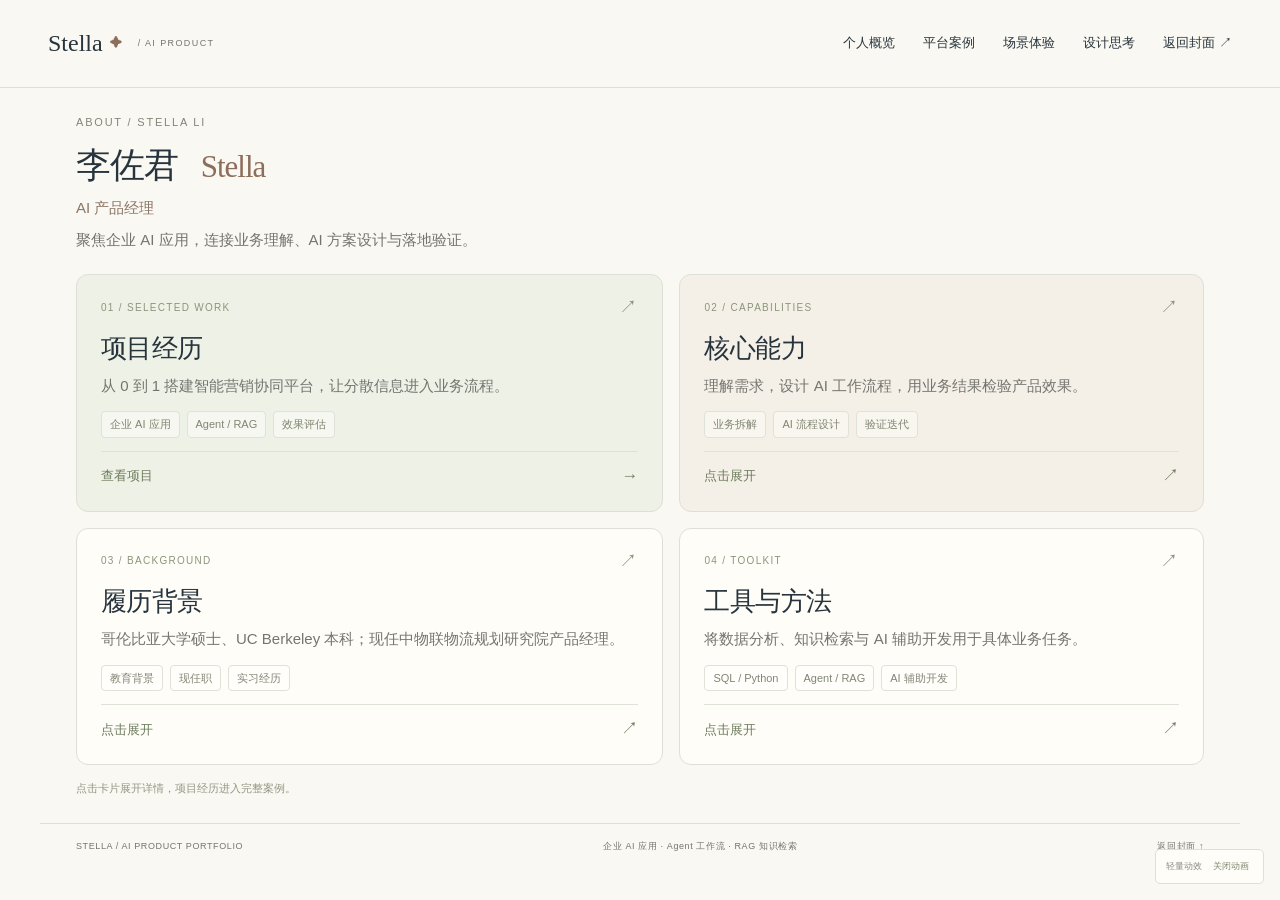
==== about.html @ 3b48e9ec "Add files via upload" ====
<!doctype html>
<html lang="zh-CN"><head><meta charset="UTF-8"><meta name="viewport" content="width=device-width,initial-scale=1"><meta name="description" content="李佐君 Stella 的 AI 产品作品集。通过智能营销协同平台，展示需求分析、产品设计、Agent 工作流、RAG 与效果评估实践。"><title>个人概览｜李佐君 Stella</title><link rel="icon" href="data:image/svg+xml,%3Csvg xmlns='http://www.w3.org/2000/svg' viewBox='0 0 100 100'%3E%3Crect width='100' height='100' rx='25' fill='%23152536'/%3E%3Ctext x='50' y='68' text-anchor='middle' font-size='65' fill='%23d1f288'%3ES%3C/text%3E%3C/svg%3E"><link rel="stylesheet" href="style.css"><link rel="stylesheet" href="theme.css"><link rel="stylesheet" href="profile.css"></head>
<body class="profile-pages"><a class="skip" href="#main">跳转至主要内容</a><header class="site-header"><a class="brand" href="index.html"><span class="wordmark">Stella</span><i class="brand-star" aria-hidden="true">✦</i><span> / AI PRODUCT</span></a><nav aria-label="主要导航"><a href="about.html">个人概览</a><a href="portfolio.html#case">平台案例</a><a href="portfolio.html#experience">场景体验</a><a href="portfolio.html#thinking">设计思考</a><a href="index.html">返回封面 ↗</a></nav></header><main id="main" class="wrap overview"><section class="overview-heading"><p class="eyebrow">ABOUT / STELLA LI</p><h1>李佐君 <span>Stella</span></h1><p class="overview-role">AI 产品经理</p><p class="overview-intro">聚焦企业 AI 应用，连接业务理解、AI 方案设计与落地验证。</p></section><section class="profile-grid" aria-label="了解我的四个方向"><a class="profile-card project-profile-card" href="portfolio.html#case"><div class="card-top"><span>01 / SELECTED WORK</span><span aria-hidden="true">↗</span></div><h2>项目经历</h2><p>从 0 到 1 搭建智能营销协同平台，让分散信息进入业务流程。</p><div class="card-tags"><span>企业 AI 应用</span><span>Agent / RAG</span><span>效果评估</span></div><div class="card-cta">查看项目 <span aria-hidden="true">→</span></div></a><a class="profile-card capability-profile-card" href="capabilities.html" data-profile-dialog="capabilities" aria-haspopup="dialog"><div class="card-top"><span>02 / CAPABILITIES</span><span aria-hidden="true">↗</span></div><h2>核心能力</h2><p>理解需求，设计 AI 工作流程，用业务结果检验产品效果。</p><div class="card-tags"><span>业务拆解</span><span>AI 流程设计</span><span>验证迭代</span></div><div class="card-cta">点击展开 <span aria-hidden="true">↗</span></div></a><a class="profile-card compact-card" href="career.html" data-profile-dialog="career" aria-haspopup="dialog"><div class="card-top"><span>03 / BACKGROUND</span><span aria-hidden="true">↗</span></div><h2>履历背景</h2><p>哥伦比亚大学硕士、UC Berkeley 本科；现任中物联物流规划研究院产品经理。</p><div class="card-tags"><span>教育背景</span><span>现任职</span><span>实习经历</span></div><div class="card-cta">点击展开 <span aria-hidden="true">↗</span></div></a><a class="profile-card compact-card" href="toolkit.html" data-profile-dialog="toolkit" aria-haspopup="dialog"><div class="card-top"><span>04 / TOOLKIT</span><span aria-hidden="true">↗</span></div><h2>工具与方法</h2><p>将数据分析、知识检索与 AI 辅助开发用于具体业务任务。</p><div class="card-tags"><span>SQL / Python</span><span>Agent / RAG</span><span>AI 辅助开发</span></div><div class="card-cta">点击展开 <span aria-hidden="true">↗</span></div></a></section><p class="overview-note">点击卡片展开详情，项目经历进入完整案例。</p></main><footer class="wrap"><span>STELLA / AI PRODUCT PORTFOLIO</span><span>企业 AI 应用 · Agent 工作流 · RAG 知识检索</span><a href="index.html">返回封面 ↑</a></footer><script src="motion.js"></script><dialog id="profile-dialog" aria-labelledby="profile-dialog-title"><div class="profile-dialog-header"><div><p class="eyebrow">ABOUT STELLA</p><h2 id="profile-dialog-title"></h2></div><button type="button" id="profile-dialog-close" aria-label="关闭详情弹窗">×</button></div><div id="profile-dialog-content" class="profile-dialog-content"></div></dialog><template id="profile-template-capabilities" data-title="核心能力"><section class="capability-detail-grid"><div class="method-panel"><p class="label">PRODUCT APPROACH</p><h2>产品工作闭环</h2><figure class="approach-figure"><svg class="approach-diagram" viewBox="0 0 480 330" role="img" aria-labelledby="approach-title approach-desc"><title id="approach-title">四步产品工作闭环</title><desc id="approach-desc">第一步理解业务，识别用户、痛点和目标；第二步设计流程，定义需求、功能和 AI 边界；第三步动手实现，进行原型、开发和部署；第四步持续验证，用效果评估和反馈推动迭代，回到业务问题。</desc><defs><marker id="approach-arrow" viewBox="0 0 10 10" refX="8" refY="5" markerWidth="5" markerHeight="5" orient="auto-start-reverse"><path d="M 1 1 L 9 5 L 1 9" fill="none" stroke="#9aa38b" stroke-width="1.7" stroke-linecap="round" stroke-linejoin="round"/></marker></defs><g fill="none" stroke="#b1b9a3" stroke-width="1.6" marker-end="url(#approach-arrow)"><path d="M 218 73 H 262"/><path d="M 364 128 V 204"/><path d="M 262 259 H 218"/><path class="feedback-path" d="M 116 204 V 128" stroke-dasharray="4 5"/></g><text class="flow-label" x="390" y="170">实现</text><text class="flow-label" x="88" y="170" text-anchor="end">迭代</text><g><rect class="process-node" x="24" y="28" width="184" height="90" rx="9"/><circle class="stage-circle" cx="49" cy="53" r="12"/><text class="stage-number" x="49" y="57" text-anchor="middle">01</text><text class="stage-title" x="70" y="60">理解业务</text><text class="stage-detail" x="42" y="93">用户 · 痛点 · 业务目标</text></g><g><rect class="process-node" x="272" y="28" width="184" height="90" rx="9"/><circle class="stage-circle" cx="297" cy="53" r="12"/><text class="stage-number" x="297" y="57" text-anchor="middle">02</text><text class="stage-title" x="318" y="60">设计流程</text><text class="stage-detail" x="290" y="93">需求 · 功能 · AI 边界</text></g><g><rect class="process-node" x="272" y="214" width="184" height="90" rx="9"/><circle class="stage-circle" cx="297" cy="239" r="12"/><text class="stage-number" x="297" y="243" text-anchor="middle">03</text><text class="stage-title" x="318" y="246">动手实现</text><text class="stage-detail" x="290" y="279">原型 · 开发 · 部署</text></g><g><rect class="process-node validation-node" x="24" y="214" width="184" height="90" rx="9"/><circle class="stage-circle validation-circle" cx="49" cy="239" r="12"/><text class="stage-number" x="49" y="243" text-anchor="middle">04</text><text class="stage-title" x="70" y="246">持续验证</text><text class="stage-detail" x="42" y="279">效果评估 · 反馈优化</text></g><text class="loop-center" x="240" y="157" text-anchor="middle">业务 × 数据 × AI</text><text class="loop-subtitle" x="240" y="179" text-anchor="middle">以实际结果推动迭代</text></svg><figcaption>验证结果反馈到需求，持续改进产品。</figcaption></figure><p class="method-caption">每一步都有具体产出，以反馈推动下一轮迭代。</p></div><div class="capability-stories"><article><span>01 / 业务拆解</span><h2>把分散诉求转为产品需求</h2><p>梳理营销与项目管理流程，识别信息分散、协同不足和知识难以复用的问题；通过 PRD 明确核心需求、功能边界和迭代路径。</p><small>对应产出：需求定义、功能优先级、业务流程。</small></article><article><span>02 / AI 流程设计</span><h2>把知识与工具接入任务</h2><p>整合企业知识、历史案例与外部信息，组织信息解析、知识检索、业务研判和行动建议；结合 Function Calling、分层记忆及人工确认机制设计工作流。</p><small>对应实践：Agent 工作流、知识调用、人工核验。</small></article><article><span>03 / 知识检索优化</span><h2>让回答有可核验的依据</h2><p>通过关键词与向量混合检索兼顾精确词和语义，再用 Rerank 筛选更相关的内容，结合来源引用提升回答的业务可用性。</p><small>对应实践：Hybrid Search、Rerank、证据引用。</small></article><article><span>04 / 验证与迭代</span><h2>用真实任务检查产品效果</h2><p>围绕业务任务检查完成度、准确性、可用性与效率；针对创建意图、客户复用和上下文传递维护回归用例，用具体输入与记录行为检查改进。</p><small>对应实践：业务用例、边界检查、流程优化。</small></article></div></section><a class="button dark" href="portfolio.html#thinking">查看平台设计与评估细节 ↗</a></template><template id="profile-template-career" data-title="履历背景"><section class="detail-section"><div class="detail-section-heading"><span>01</span><h2>现任职</h2></div><article class="career-record"><div class="record-heading"><h3>中物联物流规划研究院</h3><span>2025.11 — 至今 · 北京</span></div><p class="record-role">产品经理 / AI 产品方向</p><p>聚焦内部 AI 产品建设与企业数字化、AI 解决方案的前期设计。主导智能营销协同平台的产品设计、AI 辅助开发、部署和评估迭代。</p><a class="inline-link" href="portfolio.html#case">查看智能营销平台案例 ↗</a></article></section><section class="detail-section"><div class="detail-section-heading"><span>02</span><h2>教育背景</h2></div><div class="education education-details"><article class="education-item"><div class="education-school"><b>哥伦比亚大学</b><em>研究生 · 硕士</em></div><div class="education-degree"><b>企业风险管理</b><small>M.S. Enterprise Risk Management</small></div><p class="education-courses"><strong>相关课程</strong>运营风险管理 · 量化风险管理 · 战略风险管理</p></article><article class="education-item"><div class="education-school"><b>加州大学伯克利分校</b><em>本科 · 学士</em></div><div class="education-degree"><b>经济学</b><small>B.A. Economics</small></div><p class="education-courses"><strong>相关课程</strong>数据科学基础 · 统计 · 计量经济学</p></article></div></section><section class="detail-section"><div class="detail-section-heading"><span>03</span><h2>实习经历</h2></div><article class="career-record"><div class="record-heading"><h3>京东科技</h3><span>2024.07 — 2024.08 · 北京</span></div><p class="record-role">数据挖掘实习生</p><p>使用 Python、SQL 进行授信产品数据清洗与策略测试，监控数据校验；基于 Hive 数据仓库搭建和优化风险指标 BI 看板，参与风险策略完善。</p></article><article class="career-record"><div class="record-heading"><h3>国泰君安证券</h3><span>2024.01 — 2024.05 · 上海</span></div><p class="record-role">社服商贸行业研究分析助理</p><p>开展跨境电商与商业百货研究，整理行业数据库，分析企业经营与财务数据，撰写公司研究报告。</p></article></section><a class="button dark" href="assets/stella-product-manager-resume.pdf" download="李佐君-中文简历_产品经理.pdf">下载完整简历 ↓</a></template><template id="profile-template-toolkit" data-title="工具与方法"><section class="toolkit-grid"><article class="toolkit-panel"><p class="label">01 / DATA ANALYSIS</p><h2>数据分析工具</h2><div class="tool-detail"><b>SQL</b><p>数据提取、校验与业务指标分析；用于风险策略和数据运营实践。</p></div><div class="tool-detail"><b>Python</b><p>数据清洗、策略测试与分析脚本；帮助减少重复数据处理。</p></div><div class="tool-detail"><b>Tableau</b><p>数据可视化工具，支持指标理解与分析表达。</p></div></article><article class="toolkit-panel"><p class="label">02 / AI METHODS</p><h2>AI 应用方法</h2><div class="tool-detail"><b>AI Agent</b><p>组织多步骤业务任务，通过工具调用连接检索、知识调用与行动建议。</p></div><div class="tool-detail"><b>RAG</b><p>将企业知识接入生成流程；结合混合检索、Rerank 与证据引用优化结果。</p></div><div class="tool-detail"><b>Human-in-the-loop</b><p>为需求研判和业务行动保留人工确认，区分建议与已核实事实。</p></div></article><article class="toolkit-panel wide-toolkit"><p class="label">03 / BUILD & ITERATE</p><h2>AI 辅助开发</h2><p>借助 AI 编码推进原型、代码迭代与部署，并结合业务测试和使用反馈改进产品。</p><div class="build-path"><span>产品与流程设计</span><span>原型与代码实现</span><span>部署与演示</span><span>评估与迭代</span></div><small>具体实践：智能营销协同平台从 0 到 1 搭建。</small></article></section><a class="button dark" href="portfolio.html#case">查看工具如何用于项目 ↗</a></template><script src="profile-dialog.js"></script></body></html>
---- style.css ----
:root{--ink:#182c3b;--muted:#65716f;--paper:#f7f8f2;--line:#dce1d7;--green:#dbefa5;--deep:#142d32}*{box-sizing:border-box}html{scroll-behavior:smooth;scroll-padding-top:90px}body{margin:0;background:var(--paper);color:var(--ink);font-family:Inter,-apple-system,BlinkMacSystemFont,"Segoe UI","PingFang SC","Microsoft YaHei",sans-serif;line-height:1.7}a{color:inherit;text-decoration:none}button{font:inherit}a:focus-visible,button:focus-visible,summary:focus-visible{outline:3px solid #618439;outline-offset:5px}.skip{position:fixed;top:-80px;background:var(--ink);color:white;padding:12px;z-index:50}.skip:focus{top:0}.wrap{max-width:1200px;margin:auto;padding-left:36px;padding-right:36px}header{max-width:1400px;margin:auto;display:flex;justify-content:space-between;align-items:center;padding:25px 48px;border-bottom:1px solid var(--line)}.brand{font-size:20px;font-weight:800;letter-spacing:1px}.brand span{font-size:11px;letter-spacing:1.3px;font-weight:500;margin-left:8px}nav{display:flex;gap:30px;font-size:13px}nav a:hover{color:#678339}.hero{padding-top:84px;display:grid;grid-template-columns:1.08fr 1fr;gap:54px}.eyebrow{font-size:11px;letter-spacing:2px;font-weight:650;margin:0 0 24px}.dot{display:inline-block;width:7px;height:7px;border-radius:50%;background:#719044;margin-right:9px}.hero h1{font-size:clamp(40px,4.4vw,64px);letter-spacing:-3px;line-height:1.26;font-weight:650;margin:22px 0 26px}.serif{font-family:Georgia,"Songti SC","Noto Serif CJK SC",serif;font-weight:500}.hero h1 .serif{color:#67833d}.intro{font-size:16px;color:var(--muted);line-height:1.9}.actions{display:flex;gap:24px;align-items:center;margin-top:32px}.button{display:inline-flex;align-items:center;justify-content:space-between;gap:25px;padding:13px 22px;font-size:13px;border-radius:5px;transition:transform .2s}.button:hover{transform:translateY(-2px)}.dark{background:var(--ink);color:#fff}.text-link{font-size:13px;border-bottom:1px solid var(--line);padding:8px 0}.text-link span{margin-left:10px}.hero-tags{display:flex;gap:8px;flex-wrap:wrap;margin-top:40px}.hero-tags span{font-size:11px;border:1px solid var(--line);border-radius:30px;padding:4px 12px}.hero-visual{background:#e8eddf;border:1px solid #dae3ce;border-radius:12px;padding:24px 28px;position:relative;box-shadow:0 16px 50px #23342209;align-self:start}.visual-top{display:flex;justify-content:space-between;font-size:9px;letter-spacing:1.4px;color:#637157}.live{background:#d3e5b6;border-radius:20px;padding:1px 9px;letter-spacing:0}.orbit-label{font-size:21px;font-weight:600;margin:24px 0 16px}.signal{display:flex;align-items:center;gap:14px;background:var(--paper);padding:17px;border-radius:7px;border:1px solid #dce1d3}.signal b{font-size:13px}.signal small{display:block;font-size:10px;color:var(--muted);margin-top:3px}.small-icon{background:#e3edcf;width:34px;height:34px;display:grid;place-items:center;border-radius:5px}.muted{margin-left:auto;font-size:11px;color:var(--muted)}.connector{display:flex;align-items:center;justify-content:center;gap:10px;font-size:9px;color:#7b876d;padding:15px}.connector span{height:1px;width:20px;background:#a8b994}.engine{display:flex;align-items:center;gap:18px;background:var(--deep);color:#fff;border-radius:7px;padding:24px 18px}.engine-mark{font-size:44px;color:var(--green);line-height:1}.engine p{font-size:8px;letter-spacing:1.5px;color:#bad292;margin:0}.engine h3{font-size:18px;margin:7px 0}.engine small{font-size:10px;color:#bac8bf}.output-grid{display:grid;grid-template-columns:1fr 1fr;gap:12px}.output-grid>div{background:var(--paper);border:1px solid #dce1d3;border-radius:7px;padding:14px}.output-grid i{font-style:normal;margin-right:10px;color:#718b4d}.output-grid b{font-size:12px}.output-grid small{display:block;font-size:9px;color:var(--muted);margin-top:6px}.visual-note{font-size:9px;text-align:right;color:#7b876d;margin:16px 0 0}.hero-bottom{grid-column:1/-1;display:flex;align-items:center;gap:25px;border-bottom:1px solid var(--line);padding:18px 0 26px;margin-top:5px;font-size:10px;letter-spacing:1px;color:var(--muted)}.hero-bottom a{margin-left:auto;font-size:20px}.case{padding-top:80px;padding-bottom:75px}.section-head{display:flex;align-items:center;justify-content:space-between;gap:16px;margin-bottom:15px}.section-head .eyebrow{margin:0}.pill{font-size:10px;background:#e8ecdf;padding:5px 12px;border-radius:30px;color:#62764d}h2{font-size:36px;letter-spacing:-1px;line-height:1.45;margin:15px 0}h3{font-size:23px;line-height:1.6;letter-spacing:-.5px;margin:13px 0}.section-intro{color:var(--muted);font-size:15px;margin-bottom:35px}.meta{display:grid;grid-template-columns:repeat(3,1fr);gap:20px;border-top:1px solid var(--line);border-bottom:1px solid var(--line);padding:21px 0}.meta small{display:block;font-size:10px;color:var(--muted);margin-bottom:6px}.meta b{font-size:12px;font-weight:500}.case-columns{display:grid;grid-template-columns:1fr 1fr;gap:100px;padding:44px 0}.label{font-size:10px;letter-spacing:1.5px;color:#75845e;font-weight:600;margin:0 0 13px}.case-columns p:not(.label){font-size:13px;color:var(--muted)}.solution{border-left:1px solid var(--line);padding-left:42px}.response-row{display:flex;gap:20px;padding:13px 0;border-bottom:1px solid var(--line);font-size:12px}.response-row b{flex-shrink:0;color:#5f7938}.response-row span{color:var(--muted)}.results{display:grid;grid-template-columns:repeat(3,1fr);gap:20px;background:var(--ink);color:var(--paper);border-radius:8px;padding:32px}.results>div{border-right:1px solid #ffffff22;padding-left:12px}.results>div:last-child{border:0}.results strong{display:block;font-size:43px;font-weight:500;letter-spacing:-2px;line-height:1.4}.results em{font-size:22px;font-style:normal}.results span{font-size:11px;color:#c9d2c6}.footnote{font-size:10px;color:var(--muted);margin-top:15px;max-width:900px}.experience{padding:70px 0;background:#eaf0e3;border-top:1px solid var(--line);border-bottom:1px solid var(--line)}.demo-shell{display:grid;grid-template-columns:240px 1fr;border:1px solid #d8e0cc;border-radius:12px;background:#fff;overflow:hidden;box-shadow:0 15px 45px #23342209}.demo-sidebar{padding:28px 20px;background:#f8faf5;display:flex;flex-direction:column;border-right:1px solid #e6ebdf}.demo-logo{font-size:23px;color:#668a3b;margin-bottom:32px}.demo-logo b{font-size:14px;color:var(--ink);margin-left:6px}.demo-sidebar>small{font-size:8px;letter-spacing:1.5px;color:#8a9481}.tabs{display:flex;flex-direction:column;gap:8px;margin-top:16px}.tabs button{border:0;background:transparent;text-align:left;font-size:10px;color:#8b9580;border-radius:6px;padding:13px 12px;cursor:pointer;display:flex;align-items:center;gap:12px}.tabs button span{font-size:12px;color:var(--ink)}.tabs button i{font-style:normal;margin-left:auto}.tabs button[aria-selected=true]{background:#e2eccf;color:#597a2e}.sidebar-note{font-size:9px;color:#8a9481;margin-top:auto;padding-top:45px;line-height:1.9}.sidebar-note .dot{width:5px;height:5px}.demo-main{padding:30px 34px;min-height:490px}.demo-head{display:flex;justify-content:space-between;align-items:center}.demo-head h3{font-size:21px;margin:0}.demo-head small{font-size:9px;color:var(--muted)}.demo-subtitle{font-size:12px;color:var(--muted);margin:5px 0 23px}.input{background:#f6f8f3;border:1px solid #e6eadf;padding:14px 18px;border-radius:6px;font-size:12px}.input small{font-size:9px;color:#7d8d68;display:block;margin-bottom:5px}.steps{display:flex;gap:8px;margin:20px 0;flex-wrap:wrap}.steps span{font-size:9px;border:1px solid #dce5cd;padding:5px 9px;border-radius:20px}.output{border:1px solid #dce5cd;border-radius:7px;padding:19px}.output-top{display:flex;justify-content:space-between;font-size:11px;font-weight:600;margin-bottom:15px}.output-top small{font-weight:400;font-size:9px;background:#e8f0dd;padding:2px 8px;border-radius:15px}.output h4{font-size:13px;margin:14px 0 5px}.output p{font-size:12px;color:#687261;margin:0}.source-tags{display:flex;gap:7px;flex-wrap:wrap;margin:15px 0}.source-tags span{font-size:9px;background:#f2f5eb;border-radius:3px;padding:3px 8px;color:#6a7d51}.confirm{font-size:11px;background:#f8f6ed;border-left:2px solid #b4a35c;padding:9px 12px;color:#827640}.demo-bottom{display:flex;align-items:center;gap:16px;margin-top:19px}.demo-bottom button{background:var(--ink);color:white;border:0;border-radius:4px;font-size:11px;padding:10px 15px;cursor:pointer}.demo-bottom small{color:var(--muted);font-size:9px}.thinking{padding-top:80px;padding-bottom:75px}.design-grid{display:grid;grid-template-columns:repeat(3,1fr);gap:25px}.design-grid article{border-top:1px solid #a9b59a;padding-top:19px;position:relative}.number{float:right;font-size:11px;color:#95a383}.design-grid h3{font-size:20px}.design-grid p:not(.label){font-size:12px;color:var(--muted)}.mini-flow{display:flex;gap:7px;align-items:center;margin-top:26px;font-size:10px}.mini-flow span{padding:6px 9px;background:#eaf0e0;border-radius:4px}.mini-flow b{font-weight:400;color:#91a573}.card-note{font-size:10px!important;margin-top:18px}.retrieval{display:grid;grid-template-columns:1fr 1fr;gap:6px;font-size:10px;text-align:center;margin-top:24px}.retrieval span{background:#eaf0e0;padding:5px;border-radius:4px}.retrieval b,.retrieval strong{grid-column:1/-1;font-weight:500}.retrieval b{color:#93a77e}.retrieval strong{background:#e3e9da;padding:5px;border-radius:4px}.decision{display:flex;flex-wrap:wrap;gap:12px;margin-top:26px;font-size:10px}.decision span{padding:6px 12px;border:1px solid #cedabc;border-radius:4px}.decision span:last-child{background:#e3edcf}.evaluation{display:grid;grid-template-columns:1fr 1fr;gap:70px;border-top:1px solid var(--line);margin-top:55px;padding-top:40px}.evaluation p:not(.label){font-size:13px;color:var(--muted);max-width:410px}.eval-list>div{display:flex;gap:25px;font-size:11px;border-bottom:1px solid var(--line);padding:12px 0}.eval-list b{min-width:85px;font-weight:550}.eval-list span{color:var(--muted)}details{margin-top:35px;border:1px solid var(--line);border-radius:6px}summary{padding:15px 20px;font-size:12px;cursor:pointer;list-style:none;display:flex;justify-content:space-between}summary::-webkit-details-marker{display:none}summary span{font-size:17px}details[open] summary span{transform:rotate(45deg)}.details-content{padding:0 20px 12px;font-size:12px;color:var(--muted)}.ownership{background:var(--deep);color:#f7f8ef;padding:65px 0}.ownership .eyebrow{color:#a9c388}.ownership h2{font-size:31px}.ownership-grid{display:grid;grid-template-columns:repeat(4,1fr);gap:35px;margin-top:40px}.ownership-grid span{font-size:10px;color:#afc292;letter-spacing:1px}.ownership-grid h3{font-size:17px}.ownership-grid p{font-size:12px;color:#bbc8bf}.ownership-note{border-top:1px solid #ffffff22;padding-top:21px;margin-top:32px;color:#a4b5a9;font-size:10px}.about{padding-top:80px;padding-bottom:80px;display:grid;grid-template-columns:1.2fr 1fr;gap:100px}.about h2{font-size:41px}.about h2 .serif{color:#708950;font-size:36px;margin-left:12px}.about-role{font-size:13px;color:#6d834c}.about p:not(.eyebrow):not(.label):not(.about-role){font-size:13px;color:var(--muted)}.education{display:grid;grid-template-columns:1fr;gap:3px;margin-top:28px}.education span{font-size:12px;margin-top:9px}.education small{font-size:10px;color:var(--muted)}.about-card{background:#e8eddf;border-radius:8px;padding:32px 38px}.about-card h3{font-size:32px;line-height:1.65;margin:20px 0}.about-card h3 span{color:#758e50}.about-card .button{margin-top:16px}footer{border-top:1px solid var(--line);padding-top:23px!important;padding-bottom:28px!important;display:flex;justify-content:space-between;gap:20px;font-size:9px;letter-spacing:.6px;color:var(--muted)}@media(max-width:950px){header{padding:22px 28px}.wrap{padding-left:28px;padding-right:28px}.hero{gap:25px;padding-top:60px}.hero h1{font-size:47px}.hero-visual{padding:20px}.case-columns{gap:35px}.demo-shell{grid-template-columns:205px 1fr}.demo-main{padding:26px}.design-grid{gap:22px}.mini-flow{gap:4px;font-size:9px}.mini-flow span{padding:5px}.about{gap:45px}.ownership-grid{gap:22px}}@media(max-width:700px){header{padding:20px;flex-wrap:wrap;gap:16px}.brand{font-size:17px}.brand span{font-size:8px}nav{gap:19px;font-size:11px;width:100%;justify-content:space-between}.wrap{padding-left:22px;padding-right:22px}.hero{grid-template-columns:1fr;padding-top:40px;gap:35px}.hero h1{font-size:48px}.hero-tags{margin-top:26px}.hero-visual{max-width:500px;width:100%}.hero-bottom{font-size:8px;gap:14px}.hero-bottom span:nth-child(2){letter-spacing:0}.case,.thinking{padding-top:50px;padding-bottom:45px}h2{font-size:29px}.section-head{align-items:flex-start}.pill{font-size:9px}.eyebrow{font-size:9px;letter-spacing:1.5px}.section-intro{font-size:13px}.meta{gap:13px}.meta b{font-size:10px}.case-columns{grid-template-columns:1fr;gap:20px;padding:30px 0}.solution{border-left:0;padding-left:0;border-top:1px solid var(--line);padding-top:25px}.case-columns h3 br{display:none}.results{padding:22px 13px;gap:8px}.results>div{padding-left:6px}.results strong{font-size:30px}.results span{font-size:9px;display:block}.results em{font-size:16px}.experience{padding:45px 0}.demo-shell{grid-template-columns:1fr}.demo-sidebar{border-right:0;border-bottom:1px solid var(--line);padding:18px}.demo-logo{font-size:20px;margin-bottom:15px}.demo-sidebar>small,.sidebar-note{display:none}.tabs{flex-direction:row;margin-top:0;gap:5px}.tabs button{flex:1;justify-content:center;padding:10px 6px;gap:5px}.tabs button span{font-size:10px}.tabs button i{display:none}.demo-main{padding:22px 18px;min-height:0}.demo-head h3{font-size:19px}.demo-head small{font-size:8px}.demo-bottom{align-items:flex-start;gap:12px}.design-grid{grid-template-columns:1fr;gap:30px}.design-grid h3 br{display:none}.evaluation{grid-template-columns:1fr;gap:15px;margin-top:32px;padding-top:30px}.ownership{padding:45px 0}.ownership h2{font-size:27px}.ownership-grid{grid-template-columns:1fr 1fr;gap:24px;margin-top:28px}.about{grid-template-columns:1fr;gap:32px;padding-top:50px;padding-bottom:50px}.about-card h3{font-size:28px}.about-card{padding:26px}.about-card h3 br{display:none}.about-card h3{max-width:260px}.about h2{font-size:35px}footer{flex-wrap:wrap}footer span:nth-child(2){display:none}}@media(prefers-reduced-motion:reduce){html{scroll-behavior:auto}.button{transition:none}}
.business-results{display:grid;grid-template-columns:1fr 1fr;gap:24px;margin-top:24px}.business-results article{border:1px solid var(--line);padding:26px 30px;border-radius:8px;background:#edf1e5}.business-results small{font-size:9px;letter-spacing:1.4px;color:#72865a;display:block}.business-results strong{font-size:42px;font-weight:500;letter-spacing:-1px;display:block;margin-top:12px}.business-results em{font-size:18px;font-style:normal}.business-results h3{font-size:17px;margin:5px 0 10px}.business-results p{font-size:12px;color:var(--muted)}.business-results article>span{font-size:9px;color:#6b7f53;border-top:1px solid #d5dec8;padding-top:10px;display:block}.business-loop{margin-top:45px;padding:30px;background:#edf1e5;border-radius:8px}.business-loop>div>p:not(.label){font-size:12px;color:var(--muted)}.business-loop h3{font-size:24px}.loop-stages{display:grid;grid-template-columns:repeat(4,1fr);gap:24px;margin-top:25px}.loop-stages article{border-top:1px solid #bdcba9;padding-top:15px}.loop-stages span{font-size:10px;color:#778d59}.loop-stages h4{font-size:14px;margin:10px 0}.loop-stages p{font-size:11px;color:var(--muted);line-height:1.9}.skill-tags{display:flex;gap:7px;flex-wrap:wrap;margin-top:22px}.skill-tags span{padding:3px 10px;border:1px solid var(--line);border-radius:20px;font-size:10px}@media(max-width:700px){.business-results{grid-template-columns:1fr;gap:14px;margin-top:16px}.business-results article{padding:22px}.business-results strong{font-size:37px}.business-loop{padding:22px}.loop-stages{grid-template-columns:1fr 1fr;gap:20px}.tabs{flex-wrap:wrap}.tabs button{flex-basis:45%;justify-content:flex-start}.business-loop h3{font-size:22px}}
.profile-facts{display:grid;grid-template-columns:1fr 1fr;gap:22px;border-top:1px solid var(--line);padding-top:20px;margin-top:25px}.profile-facts small{display:block;font-size:10px;color:var(--muted);margin-bottom:6px}.profile-facts b{display:block;font-size:12px;font-weight:550}.profile-facts span{display:block;font-size:10px;color:var(--muted);margin-top:5px}.about h1{font-size:48px;line-height:1.4;letter-spacing:-1px;margin:15px 0}.about h1 .serif{color:#708950;font-size:42px;margin-left:12px}main>.about:first-child{padding-top:75px;padding-bottom:60px;border-bottom:1px solid var(--line)}.hero .project-heading{font-size:clamp(40px,4.4vw,64px);letter-spacing:-3px;line-height:1.26;font-weight:650;margin:22px 0 26px}.hero .project-heading .serif{color:#67833d}.cover-page{background:#e9edde;min-height:100vh;padding:22px}.cover-frame{background:var(--paper);border:1px solid #d7ddce;border-radius:12px;min-height:calc(100svh - 44px);display:flex;flex-direction:column;overflow:hidden}.cover-header{width:100%;max-width:none;border:0;padding:32px 48px}.cover-edition{font-size:9px;letter-spacing:1.8px;color:var(--muted)}.cover-main{width:100%;max-width:1250px;margin:auto;display:grid;grid-template-columns:1fr 1fr;align-items:center;gap:50px;padding:35px 60px 50px;flex:1}.cover-copy h1{font-size:clamp(45px,5.1vw,76px);font-weight:600;line-height:1.3;letter-spacing:-3px;margin:28px 0}.cover-copy h1 .serif{color:#708b43}.cover-name{font-size:21px;margin:28px 0 14px}.cover-name span{font-size:17px;font-family:Georgia,serif;color:#798765;margin-left:12px}.cover-intro{font-size:15px;color:var(--muted);line-height:1.9}.enter-button{margin-top:25px;min-width:205px;padding:16px 23px}.cover-path{font-size:10px;color:#89917f;letter-spacing:.6px;margin-top:22px}.cover-path span{padding:0 9px;color:#a5b491}.cover-art{position:relative;min-height:480px;display:flex;align-items:center;justify-content:center;background:#e9efdf;border:1px solid #dce5d0;border-radius:12px;isolation:isolate}.art-caption{position:absolute;top:28px;left:28px;font-size:9px;letter-spacing:1.8px;color:#7c8c68}.art-orbit{position:absolute;left:50%;top:46%;border:1px solid #bbcda0;border-radius:50%;width:335px;height:210px;transform:translate(-50%,-50%) rotate(-38deg);z-index:-1}.orbit-two{transform:translate(-50%,-50%) rotate(38deg);border-color:#cedcba;width:345px;height:220px}.art-core{background:var(--deep);width:170px;height:170px;border-radius:50%;display:flex;flex-direction:column;align-items:center;justify-content:center;box-shadow:0 16px 36px #314b2920;transform:translateY(-20px);color:#f5f8e9}.art-core>span{font-size:55px;line-height:1.1;color:#d9eda6}.art-core b{font-size:12px;letter-spacing:4px;margin:10px 0}.art-core small{font-size:6px;letter-spacing:1.2px;color:#a9be9d}.art-tag{position:absolute;font-size:11px;padding:10px 14px;border:1px solid #d6e0c9;background:#f8faf3;border-radius:6px;box-shadow:0 5px 15px #425b2510}.art-tag i{font-size:9px;font-style:normal;color:#829a58;margin-right:10px}.tag-one{left:24px;top:130px}.tag-two{right:21px;top:175px}.tag-three{left:60px;top:300px}.art-foot{position:absolute;bottom:30px;left:28px;font-size:10px;color:#7c8c68;line-height:2}.art-foot b{font-size:12px;font-weight:500;color:var(--ink)}.cover-footer{display:flex;justify-content:space-between;border-top:1px solid var(--line);margin:0 48px;padding:21px 0;font-size:9px;letter-spacing:1px;color:#879078}@media(max-width:950px){.cover-main{padding:30px 35px 45px;gap:25px}.cover-art{min-height:430px}.art-orbit{width:285px;height:180px}.orbit-two{width:295px;height:195px}.tag-one{left:12px;top:110px}.tag-two{right:10px;top:165px}.tag-three{left:35px;top:275px}.art-core{width:145px;height:145px}}@media(max-width:700px){.cover-page{padding:12px}.cover-frame{min-height:calc(100svh - 24px)}.cover-header{padding:24px}.cover-edition{display:none}.cover-main{grid-template-columns:1fr;padding:28px 24px 30px;gap:32px}.cover-copy h1{font-size:49px;margin:22px 0}.cover-copy .eyebrow{margin-bottom:16px}.cover-name{font-size:19px;margin:20px 0 12px}.cover-intro{font-size:13px}.enter-button{margin-top:18px}.cover-art{min-height:340px}.art-caption{top:20px;left:20px}.art-orbit{width:275px;height:165px;top:44%}.orbit-two{width:285px;height:185px}.art-core{transform:translateY(-20px);width:130px;height:130px}.art-core>span{font-size:42px}.tag-one{top:76px;left:14px}.tag-two{top:138px;right:12px}.tag-three{top:217px;left:26px}.art-foot{bottom:18px;left:20px;font-size:9px}.cover-footer{margin:0 24px;gap:15px;font-size:8px;letter-spacing:.3px}.cover-footer span:last-child{display:none}.about h1{font-size:40px}.about h1 .serif{font-size:35px}.hero .project-heading{font-size:43px}main>.about:first-child{padding-top:42px;padding-bottom:42px}.profile-facts{gap:15px}nav{gap:12px;font-size:10px}}
---- theme.css ----
:root{--ink:#27343d;--muted:#747570;--paper:#faf8f2;--line:#dedfd7;--green:#e4e9df;--deep:#26343c;--accent:#8d6d5b;--warm:#f0eee5}body{background:var(--paper);color:var(--ink)}.brand{display:flex;align-items:center;gap:7px}.brand .wordmark{font-family:Georgia,serif;font-size:24px;font-weight:500;letter-spacing:0;margin:0}.brand-star{font-style:normal;font-size:12px;color:var(--accent)}.brand>span:last-child{font-size:9px;color:var(--muted);letter-spacing:1.4px}nav a{transition:color .2s}nav a:hover{color:var(--accent)}.eyebrow{color:#828577;font-weight:500;letter-spacing:1.8px}.label{color:var(--accent);font-weight:550}.dot{background:#8a947c}.serif{font-family:Georgia,"Songti SC",serif}.button{border-radius:5px;padding:15px 23px;transition:transform .2s,box-shadow .2s}.dark{background:var(--ink)}.button:hover{transform:translateY(-2px);box-shadow:0 6px 20px #27343d13}.button span{transition:transform .2s}.button:hover span{transform:translate(2px,-2px)}.pill{background:#efede6;color:#827463;border-radius:4px;padding:5px 11px;font-size:10px}.hero-tags span,.skill-tags span{border-radius:4px;background:#f1f1ea;border-color:#e0e2d7}.about-card{border:1px solid var(--line);border-radius:7px;background:#f1f2ea;padding:35px;position:relative}.about-card h3{font-size:30px;font-weight:500;line-height:1.7}.about-card h3 span{color:var(--accent)}.about h1{font-size:46px;font-weight:550;letter-spacing:-1px}.about h1 .serif{color:var(--accent);font-size:38px}.about-role{color:#8a7665}.education{padding-top:18px;border-top:1px solid var(--line)}.profile-facts{display:grid;grid-template-columns:1fr 1fr;gap:20px;border-top:1px solid var(--line);margin-top:26px;padding-top:19px}.profile-facts small{display:block;font-size:10px;color:var(--muted);margin-bottom:5px}.profile-facts b{display:block;font-size:12px;font-weight:550}.profile-facts span{display:block;font-size:10px;color:var(--muted);margin-top:5px}main>.about:first-child{padding-top:65px;padding-bottom:60px;border-bottom:1px solid var(--line)}.hero .project-heading{font-size:clamp(40px,4.3vw,58px);font-weight:550;letter-spacing:-2px;line-height:1.35}.hero .project-heading .serif{color:var(--accent)}.hero-visual{background:#edeee5;border-color:#dedfd3;border-radius:8px;box-shadow:none}.visual-top{color:#7d8570}.live{background:#e3e7d9;border-radius:4px}.engine{background:#293a40}.engine p{color:#bdc8b1}.engine-mark{color:#cbd7b9}.connector{color:#8b927f}.connector span{background:#b7c2a7}.signal,.output-grid>div{border-color:#dce1d3;border-radius:5px}.visual-note{color:#8b927f}.response-row b{color:#7b8664}.results{border-radius:7px;background:var(--deep);padding:28px}.results strong{font-size:43px;font-weight:500}.results span{color:#c4cec4}.business-results article{border-radius:7px;background:#f3f3eb}.business-results small{color:#7e8b6a}.business-results strong{font-family:Georgia,serif;font-size:41px}.business-results article>span{color:#798466;border-color:#dedfd1}.editorial-title{font-size:11px;letter-spacing:1.5px;color:#959585;margin:24px 0 5px;text-transform:uppercase}.experience{background:#f0f0e7;border-color:var(--line)}.demo-shell{border-color:#dcdfd1;border-radius:8px;box-shadow:none}.demo-sidebar{background:#f7f8f2}.tabs button{border-radius:5px;transition:background .2s}.tabs button[aria-selected=true]{background:#e3e9d9}.demo-main h3{font-size:21px}.demo-bottom button{border-radius:4px;transition:background .2s}.demo-bottom button:hover{background:#43505a}.input{border-radius:5px}.steps span{border-radius:4px}.output{border-radius:5px}.source-tags span{border-radius:3px}.business-loop{border:1px solid var(--line);border-radius:7px;background:#f1f2e9}.design-grid article{border-color:#bac4ac}.decision span,.mini-flow span,.retrieval span,.retrieval strong{border-radius:3px}details{border-radius:6px}.ownership{background:#293a40;color:#f6f8f1}.ownership-grid span{color:#b6c6a5}.ownership-note{border-color:#ffffff22}.cover-page{background:var(--paper);padding:0}.cover-frame{border:0;border-radius:0;background:var(--paper);min-height:100svh;overflow:hidden}.cover-header{max-width:1340px;margin:auto;padding:27px 55px;border-bottom:1px solid var(--line)}.cover-edition{font-size:9px;color:#898a7d;letter-spacing:1.7px}.cover-main{max-width:1230px;grid-template-columns:1.1fr 1fr;gap:90px;align-items:center;padding:50px 55px 55px}.cover-copy h1{font-size:clamp(42px,4.6vw,66px);font-weight:550;line-height:1.38;letter-spacing:-2.5px;margin:28px 0 30px}.cover-copy h1 .serif{color:var(--accent);font-weight:500}.cover-copy .eyebrow{font-size:10px}.cover-name{font-size:21px;margin:26px 0 5px}.cover-name span{font-size:20px;color:#8a7d6f;font-family:Georgia,serif;font-style:normal}.cover-role{font-size:11px;color:#8b8e82;margin:0 0 20px;letter-spacing:.6px}.cover-intro{font-size:14px;line-height:1.95;color:var(--muted)}.enter-button{min-width:205px;margin-top:25px;border-radius:5px}.cover-expertise{display:flex;gap:20px;margin-top:30px;font-size:10px;color:#7e8774}.cover-expertise span+span{padding-left:20px;border-left:1px solid #d8dcce}.cover-path{font-size:9px;color:#969987;margin-top:24px}.cover-path span{color:#b1b7a3;padding:0 7px}.portrait-panel{background:none;border:0;border-radius:0;display:block;min-height:0;animation:none;transform:none}.portrait-stage{height:470px;position:relative;isolation:isolate;overflow:hidden;border-bottom:1px solid #cdd3c3}.portrait-backdrop{position:absolute;top:50px;bottom:0;left:0;right:0;border-radius:120px 120px 3px 3px;background:#eceee2;z-index:-1}.portrait-backdrop:after{content:'';position:absolute;top:25px;bottom:0;left:25px;right:25px;border:1px solid #d5dcc7;border-bottom:0;border-radius:105px 105px 0 0}.profile-portrait{position:absolute;bottom:0;left:0;width:100%;height:420px;object-fit:contain;object-position:center bottom;display:block}.portrait-kicker{position:absolute;top:5px;left:0;font-size:8px;letter-spacing:2px;color:#8a947b;z-index:2}.portrait-index{position:absolute;bottom:18px;right:11px;font-size:8px;letter-spacing:1.2px;color:#889579;writing-mode:vertical-rl}.portrait-credentials{display:grid;grid-template-columns:1fr 1fr;gap:16px;padding:19px 0 0}.portrait-credentials>div+div{border-left:1px solid var(--line);padding-left:18px}.portrait-credentials b{display:block;font-family:Georgia,serif;font-size:13px;font-weight:500}.portrait-credentials span{display:block;font-size:9px;color:#89907c;margin-top:4px}.cover-footer{border-color:var(--line);margin:0 55px;color:#939784;font-size:9px}.motion-controls{position:fixed;bottom:16px;right:16px;z-index:30;display:flex;align-items:center;gap:7px;background:#fffdf9ed;border:1px solid var(--line);border-radius:5px;padding:7px 10px;font-size:9px;color:#8a8c80}.motion-controls button{border:0;background:none;cursor:pointer;color:#7d866b;padding:2px 4px;font-size:9px}.reading-progress{position:fixed;top:0;left:0;height:2px;width:100%;transform:scaleX(0);transform-origin:left;background:#8b9879;z-index:40;pointer-events:none}.reveal-ready{opacity:0;transform:translateY(12px);transition:opacity .55s ease,transform .55s ease}.reveal-ready.is-visible{opacity:1;transform:translateY(0)}.scene-enter{animation:scene-in .3s ease both}.cover-copy{animation:scene-in .6s ease both}@keyframes scene-in{from{opacity:0;transform:translateY(10px)}to{opacity:1;transform:translateY(0)}}html[data-motion=off]{scroll-behavior:auto}html[data-motion=off] *,html[data-motion=off] *:before,html[data-motion=off] *:after{animation:none!important;transition:none!important}html[data-motion=off] .reveal-ready{opacity:1;transform:none}@media(max-width:950px){.cover-main{gap:45px;padding:45px 35px}.cover-copy h1{font-size:49px}.portrait-stage{height:420px}.profile-portrait{height:370px}.portrait-credentials b{font-size:11px}.portrait-credentials span{font-size:8px}.cover-header{padding:25px 35px}.brand>span:last-child{display:none}}@media(max-width:700px){.cover-header{padding:22px 25px}.cover-main{grid-template-columns:1fr;padding:35px 25px 40px;gap:35px}.cover-copy h1{font-size:43px;letter-spacing:-1.5px;margin:22px 0 25px}.cover-name{font-size:20px}.cover-intro{font-size:13px}.portrait-panel{max-width:360px;width:100%;margin:auto}.portrait-stage{height:430px}.profile-portrait{height:380px}.portrait-credentials b{font-size:12px}.portrait-credentials span{font-size:9px}.cover-expertise{font-size:9px;gap:15px}.cover-expertise span+span{padding-left:15px}.cover-footer{margin:0 25px;padding-bottom:60px;font-size:8px}.about h1{font-size:38px}.about h1 .serif{font-size:31px}.about-card{padding:25px}.about-card h3{font-size:27px}.profile-facts{gap:15px}main>.about:first-child{padding-top:40px;padding-bottom:40px}.results{padding:23px 12px}.results strong{font-size:29px}.results span{font-size:9px}.hero .project-heading{font-size:40px}.motion-controls{bottom:10px;right:10px}.business-results article{padding:23px}.cover-path{font-size:9px}}@media(prefers-reduced-motion:reduce){html{scroll-behavior:auto}*,*:before,*:after{animation:none!important;transition:none!important}.reveal-ready{opacity:1;transform:none}}
/* Integrate the portrait as a quiet profile card. */
.portrait-panel{max-width:395px;width:100%;margin-left:auto;background:#f3f0e8;border:1px solid #e7e1d5;border-radius:16px;box-shadow:0 12px 35px #5a594908;padding:22px 27px 24px;overflow:hidden}.portrait-stage{height:320px;border:0;overflow:hidden;background:radial-gradient(ellipse at 50% 43%,#e6e6d9 0%,#efede3 42%,#f3f0e8 73%)}.portrait-backdrop{display:none}.portrait-kicker{left:0;top:0;font-size:8px;letter-spacing:1.8px;color:#a09a87}.profile-portrait{height:auto;width:91%;max-width:none;position:absolute;top:29px;bottom:auto;left:50%;transform:translateX(-50%);object-fit:initial;object-position:initial;mask-image:linear-gradient(to bottom,#000 0%,#000 66%,#000c 77%,#0003 90%,transparent 100%);-webkit-mask-image:linear-gradient(to bottom,#000 0%,#000 66%,#000c 77%,#0003 90%,transparent 100%)}.portrait-caption{text-align:center;position:relative;margin:1px 0 20px}.portrait-caption>b{font-size:16px;font-weight:500}.portrait-caption>b>span{font-family:Georgia,serif;font-size:15px;font-weight:400;margin-left:9px;color:#8c806e}.portrait-caption p{font-size:10px;letter-spacing:.4px;color:#8e8a7c;margin:7px 0 0}.portrait-credentials{padding-top:16px;border-top:1px solid #e0ded1;gap:12px}.portrait-credentials b{font-size:12px}.portrait-credentials span{font-size:9px}.portrait-credentials>div+div{padding-left:14px;border-color:#e0ded1}@media(max-width:950px){.portrait-panel{padding:20px 22px}.portrait-stage{height:295px}.profile-portrait{width:100%;top:27px}.portrait-credentials b{font-size:10px}.portrait-credentials span{font-size:8px}}@media(max-width:700px){.portrait-panel{max-width:345px;margin:auto;padding:22px 25px}.portrait-stage{height:300px}.profile-portrait{width:97%;top:29px}.portrait-caption{margin-bottom:18px}.portrait-credentials b{font-size:11px}.portrait-credentials span{font-size:8px}}
.portrait-stage{mask-image:linear-gradient(to bottom,#000 0%,#000 70%,transparent 100%);-webkit-mask-image:linear-gradient(to bottom,#000 0%,#000 70%,transparent 100%)}
/* Readable, compact cover layout and rounded headline. */
.cover-main{max-width:1280px;grid-template-columns:1.12fr 1fr;gap:36px;padding:42px 48px 46px}.cover-copy .eyebrow{font-size:13px;letter-spacing:1.5px}.cover-copy h1,.cover-copy h1 .serif{font-family:"Yuanti SC","Hiragino Maru Gothic ProN","Arial Rounded MT Bold","PingFang SC","Microsoft YaHei",sans-serif;font-weight:550;letter-spacing:-1.5px}.cover-copy h1{font-size:clamp(43px,4.5vw,62px);line-height:1.4;margin:26px 0}.cover-name{font-size:24px}.cover-name span{font-size:23px}.cover-role{font-size:14px;margin-bottom:20px;letter-spacing:.3px}.cover-intro{font-size:16px;line-height:1.85}.cover-expertise{font-size:13px;gap:20px;margin-top:26px}.cover-expertise span+span{padding-left:20px}.cover-path{font-size:12px;margin-top:21px}.cover-edition{font-size:11px}.cover-footer{font-size:11px}.enter-button{font-size:15px;min-width:225px;padding:16px 24px;margin-top:23px}.portrait-panel{max-width:470px;padding:24px 30px 27px;margin-left:auto}.portrait-stage{height:350px}.profile-portrait{width:86%;top:29px}.portrait-kicker{font-size:11px;letter-spacing:1.6px}.portrait-caption{margin:4px 0 22px}.portrait-caption>b{font-size:20px}.portrait-caption>b>span{font-size:19px;margin-left:10px}.portrait-caption p{font-size:13px;margin-top:8px}.portrait-credentials{padding-top:20px;gap:18px}.portrait-credentials b{font-size:16px}.portrait-credentials span{font-size:12px;margin-top:6px}.portrait-credentials>div+div{padding-left:18px}@media(max-width:950px){.cover-main{grid-template-columns:1.1fr 1fr;gap:25px;padding:38px 30px}.cover-copy h1{font-size:45px}.cover-intro{font-size:14px}.cover-role{font-size:13px}.cover-expertise{font-size:11px;gap:13px}.cover-expertise span+span{padding-left:13px}.portrait-panel{padding:23px}.portrait-stage{height:310px}.profile-portrait{width:100%;top:30px}.portrait-credentials b{font-size:13px}.portrait-credentials span{font-size:10px}.portrait-caption p{font-size:11px}.cover-copy .eyebrow{font-size:11px}.cover-edition{font-size:10px}}@media(max-width:700px){.cover-main{grid-template-columns:1fr;gap:30px;padding:32px 25px 38px}.cover-copy h1{font-size:42px;letter-spacing:-1px;line-height:1.42;margin:22px 0}.cover-copy .eyebrow{font-size:12px}.cover-name{font-size:23px}.cover-name span{font-size:21px}.cover-role{font-size:13px}.cover-intro{font-size:14px}.cover-expertise{font-size:12px;gap:14px}.cover-expertise span+span{padding-left:14px}.cover-path{font-size:11px}.portrait-panel{max-width:390px;padding:23px 25px}.portrait-stage{height:315px}.profile-portrait{width:96%;top:30px}.portrait-kicker{font-size:10px}.portrait-caption>b{font-size:19px}.portrait-caption>b>span{font-size:18px}.portrait-caption p{font-size:12px}.portrait-credentials b{font-size:14px}.portrait-credentials span{font-size:11px}.portrait-credentials{gap:14px}.portrait-credentials>div+div{padding-left:14px}.cover-footer{font-size:9px}.enter-button{font-size:14px}.cover-edition{display:none}}
/* Match the cover headline's typeface to the introductory body copy. */
.cover-copy h1,.cover-copy h1 .serif{font-family:inherit}
.cover-actions{display:flex;align-items:center;gap:13px;flex-wrap:wrap;margin-top:24px}.cover-actions .enter-button{margin-top:0}.contact-trigger{border:1px solid #d7d9cf;background:transparent;color:var(--ink);font:inherit;font-size:14px;min-height:55px;cursor:pointer;gap:15px;padding:14px 21px}.contact-trigger:hover{background:#f0f1e8}.resume-download{display:inline-flex;align-items:center;gap:11px;font-size:12px;color:#7e8473;border-bottom:1px solid #d6dbcb;padding:5px 0;margin-top:15px}.resume-download:hover{color:var(--ink)}.cover-header-actions{display:flex;align-items:center;gap:25px}.header-contact{border:1px solid #dce0d2;background:#f1f3e9;color:#69765e;font:inherit;font-size:12px;padding:9px 16px;border-radius:5px;cursor:pointer}.header-contact:hover{background:#e9eddf}#contact-dialog{width:min(460px,calc(100vw - 36px));max-height:85svh;overflow:auto;padding:30px;border:1px solid var(--line);border-radius:12px;background:var(--paper);color:var(--ink);box-shadow:0 20px 70px #1c2b3028}#contact-dialog::backdrop{background:#26333b55;backdrop-filter:blur(5px)}.contact-top{display:flex;align-items:center;justify-content:space-between;gap:20px}.contact-top .eyebrow{margin:0;font-size:10px}.contact-close{border:0;background:#eeefe6;color:#79836e;font-size:24px;line-height:1;width:32px;height:32px;border-radius:5px;cursor:pointer}#contact-dialog h2{font-size:28px;letter-spacing:-.5px;margin:15px 0 9px}#contact-description{font-size:13px;color:var(--muted);margin:0 0 25px}.contact-row{display:flex;align-items:center;justify-content:space-between;gap:15px;padding:17px 0;border-top:1px solid var(--line)}.contact-row small{display:block;font-size:10px;color:#909480;margin-bottom:5px}.contact-row b,.contact-row a{font-size:17px;font-weight:500;user-select:text;letter-spacing:.3px}.copy-contact{font:inherit;font-size:11px;color:#6e7c61;border:1px solid #d5ddcb;background:#edf1e5;border-radius:4px;padding:7px 12px;cursor:pointer}.copy-contact:hover{background:#e1e9d6}#contact-status{min-height:20px;font-size:11px;color:#7e8c6e;margin:10px 0}.contact-resume{display:block;font-size:12px;color:#8d6d5b;border-top:1px solid var(--line);padding-top:17px}@media(max-width:700px){.cover-header-actions{gap:12px}.header-contact{font-size:11px;padding:8px 12px}.cover-actions{gap:10px;margin-top:23px}.cover-actions .enter-button{min-width:190px}.contact-trigger{font-size:13px;padding:13px 18px;min-height:53px}.resume-download{font-size:12px}#contact-dialog{padding:24px}.contact-row b,.contact-row a{font-size:16px}}
.cover-copy h1{white-space:nowrap;font-size:clamp(27px,3.25vw,42px);letter-spacing:-1px}
@media(min-width:701px) and (max-width:950px){.cover-copy h1{font-size:clamp(24px,3.1vw,29px);letter-spacing:-.7px}}
@media(max-width:700px){.cover-copy h1{font-size:clamp(21px,5.8vw,34px);letter-spacing:-.6px}}
.approach-card{padding:30px 22px 28px;background:#f2f3eb;align-self:start}.approach-card>.label{margin:0 10px 14px}.approach-card>h3{font-size:23px;line-height:1.5;margin:0 10px 10px;font-weight:550;letter-spacing:-.5px}.approach-card>.approach-intro{font-size:12px!important;line-height:1.8;margin:0 10px;color:#7c8271!important}.approach-figure{margin:19px 0 21px}.approach-diagram{display:block;width:100%;height:auto;overflow:visible;font-family:inherit}.process-node{fill:#fffdf8;stroke:#d6ddc9;stroke-width:1}.validation-node{fill:#ede8df;stroke:#dacdba}.stage-circle{fill:#edf1e5}.validation-circle{fill:#e5d9c9}.stage-number{fill:#788966;font-size:10px;font-weight:550}.validation-circle+.stage-number{fill:#8d6d5b}.stage-title{fill:#29363f;font-size:18px;font-weight:550}.stage-detail{fill:#828875;font-size:12px}.flow-label{fill:#a2a895;font-size:11px}.loop-center{fill:#7c896f;font-size:14px;font-weight:550}.loop-subtitle{fill:#a2a792;font-size:10px}.approach-figure figcaption{text-align:center;font-size:10px;color:#969a88;margin:3px 0 0}.approach-card>.button{margin:0 10px;font-size:12px;padding:13px 20px}@media(max-width:950px){.approach-card{padding:26px 16px}.approach-card>h3{font-size:20px}.approach-card>.approach-intro{font-size:11px!important}.stage-title{font-size:19px}.stage-detail{font-size:13px}}@media(max-width:700px){.approach-card{padding:26px 12px}.approach-card>h3{font-size:23px}.approach-card>.label,.approach-card>h3,.approach-card>.approach-intro{margin-left:12px;margin-right:12px}.approach-card>.approach-intro{font-size:12px!important}.approach-figure{margin-top:18px;margin-bottom:18px}.approach-card>.button{margin-left:12px}.stage-title{font-size:19px}.stage-detail{font-size:13px}.loop-center{font-size:15px}.loop-subtitle{font-size:12px}.flow-label{font-size:12px}}
.about-entry{border:1px solid #d7d9cf;background:transparent;color:var(--ink);font-size:14px;min-width:138px;min-height:55px;gap:20px;padding:14px 23px}.about-entry:hover{background:#f0f1e8}.cover-utilities{display:flex;align-items:center;gap:23px;margin-top:17px}.cover-utilities .resume-download{margin-top:0}.contact-utility{display:inline-flex;align-items:center;gap:10px;border:0;border-bottom:1px solid #d6dbcb;background:transparent;color:#7e8473;font:inherit;font-size:12px;cursor:pointer;padding:5px 0}.contact-utility:hover{color:var(--ink)}@media(max-width:700px){.about-entry{font-size:13px;padding:14px 19px;min-width:120px;min-height:53px}.cover-utilities{gap:21px}.contact-utility{font-size:12px}}
.cover-expertise{gap:16px;font-size:12px}.cover-expertise span{white-space:nowrap}.cover-expertise span+span{padding-left:16px}@media(min-width:701px) and (max-width:950px){.cover-expertise{flex-wrap:wrap;gap:9px 14px;font-size:11px}.cover-expertise span+span{padding-left:14px}.cover-expertise span:last-child{padding-left:0;border-left:0;flex-basis:100%}}@media(max-width:700px){.cover-expertise{flex-wrap:wrap;gap:9px 13px;font-size:11px}.cover-expertise span+span{padding-left:13px}.cover-expertise span:last-child{padding-left:0;border-left:0;flex-basis:100%}}
@media(max-width:950px){.cover-expertise{gap:10px;font-size:11px}.cover-expertise span+span{padding-left:10px}.cover-expertise span:last-child{flex-basis:auto;padding-left:10px;border-left:1px solid #d8dcce}}
.education-details{gap:0;padding-top:4px}.education-item{padding:20px 0}.education-item+.education-item{border-top:1px solid var(--line)}.education-school{display:flex;align-items:center;justify-content:space-between;gap:14px}.education-school b{font-size:14px;font-weight:550}.education-school em{flex-shrink:0;font-size:10px;font-style:normal;color:#7d886e;background:#edf0e4;border:1px solid #dfe5d3;border-radius:4px;padding:3px 8px}.about .education-major{font-size:13px!important;margin:8px 0 2px;color:#687566!important}.education-item>small{font-size:10px;display:block;line-height:1.7;color:#909383}.about .education-courses{font-size:11px!important;color:#828877!important;line-height:1.9;margin:11px 0 0}.education-courses strong{font-weight:500;color:#8d6d5b;margin-right:10px}@media(max-width:700px){.education-school b{font-size:14px}.education-school em{font-size:9px}.education-item{padding:18px 0}.about .education-courses{font-size:11px!important}}
.education-school b{font-size:16px}.education-school em{font-size:11px}.education-degree{display:flex;align-items:baseline;gap:12px;margin:9px 0 0;flex-wrap:nowrap}.education-degree>b{font-size:14px;font-weight:500;color:#687566;white-space:nowrap}.education-degree>small{font-size:13px;color:#8a8e80;line-height:1.7;white-space:nowrap}.about .education-courses{font-size:12px!important;margin-top:12px}.about{align-items:stretch}.approach-card{align-self:stretch;display:flex;flex-direction:column}.approach-card .approach-figure{flex:1;display:flex;flex-direction:column;justify-content:center}.approach-card>.button{align-self:flex-start;margin-top:0}.education-item:last-child{padding-bottom:0}@media(min-width:701px) and (max-width:950px){.education-degree{gap:7px}.education-degree>b{font-size:12px}.education-degree>small{font-size:10px}.education-school b{font-size:14px}.about .education-courses{font-size:11px!important}}@media(max-width:700px){.education-school b{font-size:16px}.education-school em{font-size:10px}.education-degree{gap:8px}.education-degree>b{font-size:13px}.education-degree>small{font-size:clamp(9px,2.7vw,12px)}.about .education-courses{font-size:12px!important}.approach-card .approach-figure{flex:none}.approach-card{display:block}.education-item:last-child{padding-bottom:0}}
.about>div:first-child>p:not(.eyebrow){font-size:14px!important;line-height:1.9}.profile-facts small{font-size:12px}.profile-facts b{font-size:14px}.profile-facts span{font-size:12px}.about .education-courses{font-size:13px!important}.education-school em{font-size:12px}.approach-card{padding:28px 22px;justify-content:space-between}.approach-card .approach-figure{flex:0 0 auto;display:block;margin:12px 0 14px}.approach-diagram{max-height:245px}.approach-figure figcaption{font-size:11px;margin-top:4px}.capability-tools{border-top:1px solid #dce0d1;padding-top:16px;margin:0 10px 20px}.capability-tools h4{font-size:13px;font-weight:550;letter-spacing:.3px;margin:0 0 13px;color:#6b785e}.tool-row{display:flex;align-items:center;gap:17px;margin-top:9px}.tool-row>b{font-size:11px;min-width:54px;font-weight:500;color:#90957e}.tool-row>div{display:flex;flex-wrap:wrap;gap:6px}.tool-row span{font-size:11px;color:#657257;background:#fbfcf6;border:1px solid #dce3d0;border-radius:4px;padding:4px 10px;line-height:1.4}.approach-card>.button{margin-bottom:0;font-size:13px}@media(min-width:701px) and (max-width:950px){.about{gap:35px}.about>div:first-child>p:not(.eyebrow){font-size:13px!important}.profile-facts b{font-size:12px}.profile-facts span{font-size:11px}.approach-card{padding:25px 15px}.tool-row{gap:9px}.tool-row span{font-size:10px;padding:4px 7px}.about .education-courses{font-size:12px!important}}@media(max-width:700px){.about>div:first-child>p:not(.eyebrow){font-size:14px!important}.profile-facts b{font-size:13px}.profile-facts span{font-size:11px}.about .education-courses{font-size:12px!important}.approach-card{padding:26px 15px}.approach-diagram{max-height:none}.capability-tools{margin:0 12px 22px;padding-top:18px}.capability-tools h4{font-size:14px}.tool-row>b{font-size:12px}.tool-row span{font-size:12px}.approach-figure figcaption{font-size:11px}}
header.site-header{width:100%;max-width:1340px;padding:23px 48px}header.site-header nav{display:flex;align-items:center;gap:28px;font-size:13px}header.site-header nav a{white-space:nowrap}@media(max-width:950px){header.site-header{padding:22px 28px}header.site-header nav{gap:19px;font-size:12px}}@media(max-width:700px){header.site-header{padding:20px;flex-wrap:wrap;gap:16px}header.site-header nav{width:100%;justify-content:space-between;gap:10px;font-size:10px}}
---- profile.css ----
.profile-pages header{max-width:1340px}.overview{padding-top:60px;padding-bottom:70px}.overview-heading{margin-bottom:36px}.overview-heading .eyebrow{margin-bottom:17px}.overview h1{font-size:44px;font-weight:550;line-height:1.4;letter-spacing:-1px;margin:0}.overview h1>span{font-family:Georgia,serif;font-size:38px;color:var(--accent);font-weight:400;margin-left:14px}.overview-role{font-size:15px;color:#8b7666;margin:11px 0}.overview-intro{font-size:15px;color:var(--muted);max-width:680px;line-height:1.9;margin:0}.profile-grid{display:grid;grid-template-columns:1.12fr 1fr;gap:22px}.profile-card{display:flex;flex-direction:column;min-height:300px;padding:29px;border:1px solid var(--line);border-radius:12px;background:#fffdf8;transition:transform .25s,box-shadow .25s,border-color .25s}.profile-card:hover{transform:translateY(-4px);box-shadow:0 12px 30px #27343d09;border-color:#bac6aa}.card-top{display:flex;justify-content:space-between;align-items:center;font-size:10px;letter-spacing:1.3px;color:#8a957c}.card-top>span:last-child{font-size:20px;transition:transform .25s}.profile-card:hover .card-top>span:last-child{transform:translate(2px,-2px)}.profile-card h2{font-family:inherit;font-size:26px;font-weight:550;letter-spacing:-.6px;margin:20px 0 9px}.profile-card p{font-size:14px;line-height:1.9;color:var(--muted);margin:0 0 22px;max-width:440px}.project-profile-card{background:#eef1e6}.capability-profile-card{background:#f5f0e7}.card-tags{display:flex;gap:8px;flex-wrap:wrap;margin-top:auto}.card-tags span{font-size:10px;color:#818673;padding:4px 9px;border:1px solid #dfe2d6;border-radius:4px;background:#ffffff60}.card-cta{display:flex;align-items:center;justify-content:space-between;font-size:12px;color:#6e7c5e;border-top:1px solid #dfe2d6;padding-top:15px;margin-top:20px}.card-cta>span{font-size:17px}.compact-card{min-height:250px}.project-mini{display:flex;align-items:center;gap:8px;margin:0 0 21px}.project-mini span{font-size:10px;background:#fcfdf7;border:1px solid #d8dfca;border-radius:4px;padding:7px 10px;color:#7a8769}.project-mini i{font-size:12px;font-style:normal;color:#a3af91}.overview-note{font-size:11px;color:#929784;margin:22px 0 0}.detail-page{padding-top:30px;padding-bottom:65px}.back-link{font-size:12px;color:#8c947e}.back-link:hover{color:var(--ink)}.detail-heading{padding:32px 0;border-bottom:1px solid var(--line);margin-bottom:32px}.detail-heading .eyebrow{margin-bottom:17px}.detail-heading h1{font-size:39px;letter-spacing:-1px;font-weight:550;line-height:1.4;margin:0 0 12px}.detail-heading>p:last-child{font-size:14px;color:var(--muted);margin:0;max-width:730px}.detail-section{margin-bottom:35px}.detail-section-heading{display:flex;align-items:center;gap:13px;margin-bottom:20px}.detail-section-heading>span{font-size:11px;color:#939d83}.detail-section-heading h2{font-size:23px;font-weight:550;font-family:inherit;margin:0}.career-record{border:1px solid var(--line);border-radius:9px;padding:25px 28px;background:#fffdf8}.career-record+.career-record{margin-top:14px}.record-heading{display:flex;align-items:baseline;justify-content:space-between;gap:20px}.record-heading h3{font-size:19px;font-weight:550;line-height:1.5;margin:0}.record-heading>span{font-size:11px;color:#969984;white-space:nowrap}.career-record p{font-size:14px;color:var(--muted);max-width:850px;line-height:1.9}.career-record .record-role{font-size:12px;color:var(--accent);margin-top:9px}.inline-link{font-size:12px;color:#7c896d}.education-details{background:#fffdf8;border:1px solid var(--line);border-radius:9px;padding:5px 28px}.education-item{padding:22px 0!important}.education-school b{font-size:17px}.education-degree>b{font-size:15px}.education-degree>small{font-size:14px}.education-courses{font-size:13px;color:#858b79;line-height:1.9;margin-top:12px}.capability-detail-grid{display:grid;grid-template-columns:1fr 1.2fr;gap:35px;margin-bottom:32px}.method-panel{background:#f0f2e8;border:1px solid #dce3d0;border-radius:10px;padding:28px;align-self:start;position:sticky;top:25px}.method-panel h2{font-size:23px;font-weight:550;margin:10px 0}.method-panel .approach-diagram{max-height:none}.method-caption{font-size:12px;color:#879278;line-height:1.8}.capability-stories article{padding:24px 0;border-bottom:1px solid var(--line)}.capability-stories article:first-child{padding-top:0}.capability-stories article>span{font-size:10px;letter-spacing:1px;color:#919b80}.capability-stories h2{font-family:inherit;font-size:21px;line-height:1.6;font-weight:550;margin:10px 0}.capability-stories p{font-size:14px;color:var(--muted);line-height:1.9;margin:0 0 11px}.capability-stories small{font-size:11px;color:#8e967f}.toolkit-grid{display:grid;grid-template-columns:1fr 1fr;gap:22px;margin-bottom:30px}.toolkit-panel{border:1px solid var(--line);border-radius:10px;background:#fffdf8;padding:29px}.toolkit-panel h2{font-family:inherit;font-size:24px;font-weight:550;margin:14px 0 22px}.tool-detail{padding:16px 0;border-top:1px solid var(--line)}.tool-detail>b{font-size:15px;font-weight:550}.tool-detail p,.wide-toolkit>p:not(.label){font-size:14px;line-height:1.9;color:var(--muted);margin:6px 0 0}.wide-toolkit{grid-column:1/-1;background:#f0f2e8}.build-path{display:flex;flex-wrap:wrap;gap:10px;margin:23px 0}.build-path span{font-size:12px;background:#fcfdf8;border:1px solid #d9e1cc;border-radius:5px;padding:8px 13px}.wide-toolkit>small{font-size:11px;color:#8b947d}@media(max-width:950px){.overview{padding-top:45px}.profile-card{padding:25px}.profile-card h2{font-size:24px}.profile-card p{font-size:13px}.project-mini span{padding:6px;font-size:9px}.capability-detail-grid{gap:25px}.method-panel{padding:20px}.capability-stories h2{font-size:19px}.education-degree>small{font-size:13px}}@media(max-width:700px){.overview{padding-top:35px;padding-bottom:50px}.overview-heading{margin-bottom:26px}.overview h1{font-size:36px}.overview h1>span{font-size:31px}.overview-intro{font-size:13px}.overview-role{font-size:14px}.profile-grid{grid-template-columns:1fr;gap:16px}.profile-card,.compact-card{min-height:0;padding:24px}.profile-card h2{font-size:25px;margin-top:17px}.profile-card p{font-size:14px}.card-tags{margin-top:0}.card-cta{margin-top:17px}.project-mini span{font-size:10px;padding:7px 9px}.detail-page{padding-top:25px}.detail-heading{padding:25px 0;margin-bottom:25px}.detail-heading h1{font-size:32px}.detail-heading>p:last-child{font-size:13px}.record-heading{display:block}.record-heading h3{font-size:18px}.record-heading>span{display:block;margin-top:7px;font-size:10px}.career-record{padding:22px}.career-record p{font-size:13px}.education-details{padding:3px 20px}.education-school b{font-size:15px}.education-degree{gap:8px}.education-degree>b{font-size:13px}.education-degree>small{font-size:clamp(9px,2.7vw,12px)}.education-courses{font-size:12px}.education-school em{font-size:9px}.capability-detail-grid,.toolkit-grid{grid-template-columns:1fr;gap:23px}.method-panel{position:static;padding:22px}.capability-stories h2{font-size:20px}.capability-stories p{font-size:13px}.toolkit-panel{padding:24px}.wide-toolkit{grid-column:auto}.tool-detail p,.wide-toolkit>p:not(.label){font-size:13px}.build-path{gap:8px}.build-path span{font-size:11px}}
/* Compact overview and in-place detail dialogs. */
.overview{padding-top:25px;padding-bottom:25px}.overview-heading{margin-bottom:22px}.overview-heading .eyebrow{font-size:11px;margin-bottom:9px}.overview h1{font-size:35px}.overview h1>span{font-size:31px}.overview-role{font-size:15px;margin:6px 0}.overview-intro{font-size:15px;line-height:1.7}.profile-grid{gap:16px}.profile-card,.compact-card{min-height:0;padding:20px 24px}.card-top{font-size:10px;line-height:1.4}.card-top>span:last-child{font-size:18px}.profile-card h2{font-size:26px;margin:10px 0 7px;line-height:1.35}.profile-card p{font-size:15px;line-height:1.7;margin:0 0 13px;max-width:none}.card-tags{gap:7px}.card-tags span{font-size:11px;padding:3px 8px}.card-cta{font-size:13px;padding-top:10px;margin-top:13px}.overview-note{font-size:11px;margin-top:14px}.overview+footer{padding-top:15px!important;padding-bottom:18px!important}#profile-dialog{width:min(1000px,calc(100vw - 60px));max-width:none;height:auto;max-height:86svh;padding:0;overflow:hidden;border:1px solid #dbe0d2;border-radius:13px;background:var(--paper);color:var(--ink);box-shadow:0 25px 85px #26343c30}#profile-dialog::backdrop{background:#28343c66;backdrop-filter:blur(5px)}.profile-dialog-header{display:flex;align-items:center;justify-content:space-between;gap:20px;border-bottom:1px solid var(--line);padding:24px 30px 20px;background:#faf8f2}.profile-dialog-header .eyebrow{font-size:9px;margin:0 0 8px}.profile-dialog-header h2{font-family:inherit;font-size:27px;line-height:1.3;font-weight:550;margin:0;letter-spacing:-.5px}#profile-dialog-close{border:1px solid #dfe3d5;border-radius:6px;background:#eef1e6;color:#748167;font-size:25px;line-height:1;width:36px;height:36px;cursor:pointer;flex-shrink:0}#profile-dialog-close:hover{background:#e1e8d5}.profile-dialog-content{padding:26px 30px 30px;max-height:calc(86svh - 108px);overflow:auto;overscroll-behavior:contain;scrollbar-gutter:stable}.profile-dialog-content .detail-section{margin-bottom:28px}.profile-dialog-content .method-panel{position:static}.profile-dialog-content .capability-detail-grid{gap:26px}.profile-dialog-content .capability-stories h2{font-size:19px}.profile-dialog-content .capability-stories p{font-size:14px}.profile-dialog-content .toolkit-panel h2{font-size:22px}.profile-dialog-content .detail-section-heading h2{font-size:21px}.profile-dialog-content .career-record{padding:22px}.profile-dialog-content>.button{font-size:13px}@media(min-width:701px) and (max-height:800px){.profile-pages header{padding-top:18px;padding-bottom:18px}.overview{padding-top:20px;padding-bottom:16px}.overview-heading{margin-bottom:17px}.profile-card,.compact-card{padding:17px 22px}.profile-card p{font-size:15px;margin-bottom:10px}.profile-card h2{font-size:25px}.card-cta{margin-top:10px;padding-top:8px}.overview-note{margin-top:10px}}@media(max-width:700px){.overview{padding-top:29px;padding-bottom:30px}.overview-heading{margin-bottom:23px}.overview h1{font-size:34px}.overview-intro{font-size:14px}.profile-card,.compact-card{padding:22px}.profile-card h2{font-size:26px}.profile-card p{font-size:15px}.card-tags span{font-size:11px}.profile-grid{gap:15px}#profile-dialog{width:calc(100vw - 22px);max-height:90svh;border-radius:10px}.profile-dialog-header{padding:19px 20px 17px}.profile-dialog-header h2{font-size:24px}.profile-dialog-content{padding:21px 19px 25px;max-height:calc(90svh - 96px);scrollbar-gutter:auto}.profile-dialog-content .capability-detail-grid,.profile-dialog-content .toolkit-grid{grid-template-columns:1fr}.profile-dialog-content .method-panel{padding:20px}.profile-dialog-content .career-record{padding:19px}.profile-dialog-content .capability-stories h2{font-size:20px}.profile-dialog-content .education-details{padding-left:16px;padding-right:16px}.profile-dialog-content .education-degree>small{font-size:clamp(8px,2.5vw,11px)}.profile-dialog-content .education-school b{font-size:14px}}
.profile-pages header.site-header{width:100%;max-width:1340px;padding:23px 48px}@media(max-width:950px){.profile-pages header.site-header{padding:22px 28px}}@media(max-width:700px){.profile-pages header.site-header{padding:20px}}
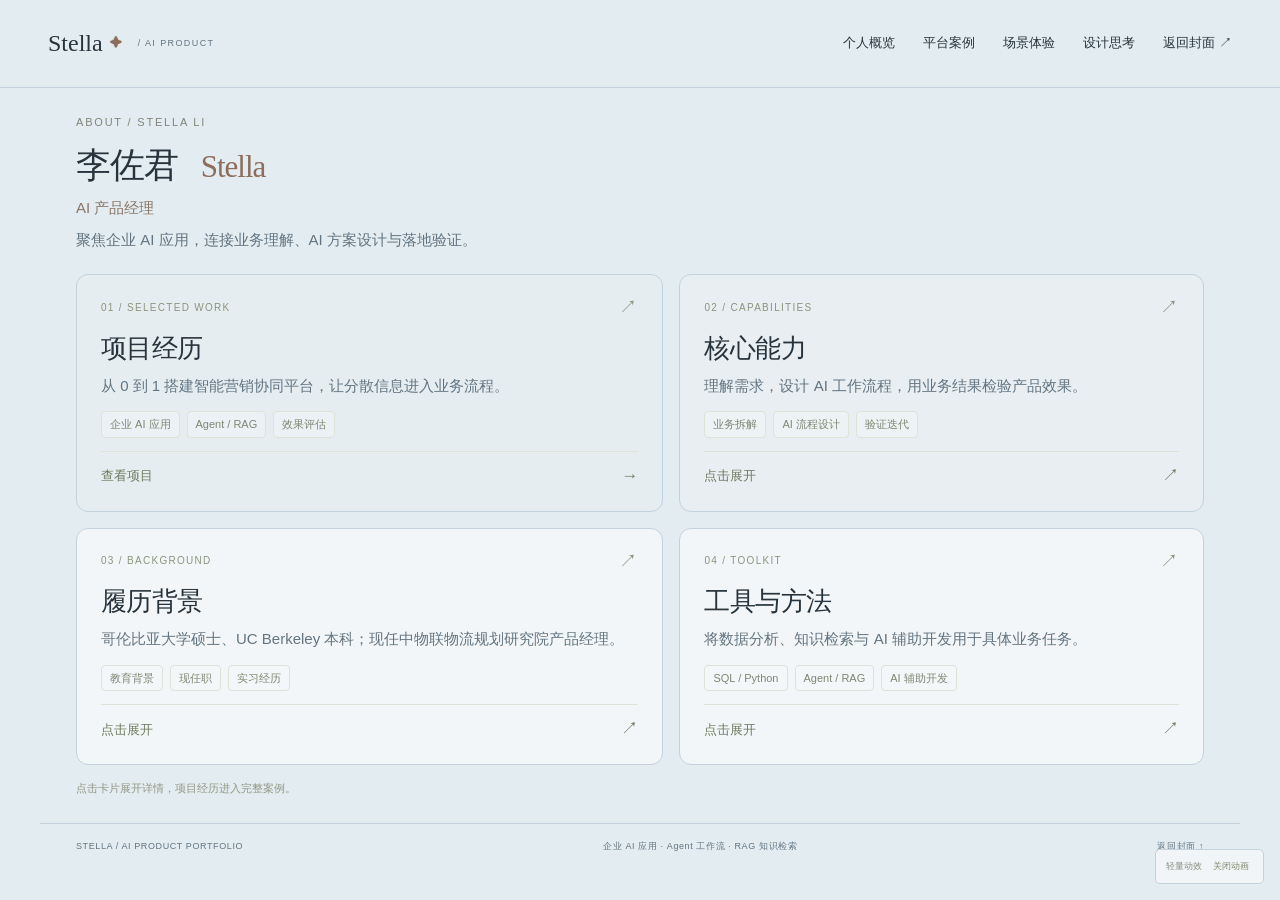
==== commit 0bb17a90: "Unify portfolio surfaces with a mist-blue palette" ====
--- a/about.html
+++ b/about.html
@@ -1,3 +1,3 @@
 <!doctype html>
-<html lang="zh-CN"><head><meta charset="UTF-8"><meta name="viewport" content="width=device-width,initial-scale=1"><meta name="description" content="李佐君 Stella 的 AI 产品作品集。通过智能营销协同平台，展示需求分析、产品设计、Agent 工作流、RAG 与效果评估实践。"><title>个人概览｜李佐君 Stella</title><link rel="icon" href="data:image/svg+xml,%3Csvg xmlns='http://www.w3.org/2000/svg' viewBox='0 0 100 100'%3E%3Crect width='100' height='100' rx='25' fill='%23152536'/%3E%3Ctext x='50' y='68' text-anchor='middle' font-size='65' fill='%23d1f288'%3ES%3C/text%3E%3C/svg%3E"><link rel="stylesheet" href="style.css"><link rel="stylesheet" href="theme.css"><link rel="stylesheet" href="profile.css"></head>
+<html lang="zh-CN"><head><meta charset="UTF-8"><meta name="viewport" content="width=device-width,initial-scale=1"><meta name="description" content="李佐君 Stella 的 AI 产品作品集。通过智能营销协同平台，展示需求分析、产品设计、Agent 工作流、RAG 与效果评估实践。"><title>个人概览｜李佐君 Stella</title><link rel="icon" href="data:image/svg+xml,%3Csvg xmlns='http://www.w3.org/2000/svg' viewBox='0 0 100 100'%3E%3Crect width='100' height='100' rx='25' fill='%23152536'/%3E%3Ctext x='50' y='68' text-anchor='middle' font-size='65' fill='%23d1f288'%3ES%3C/text%3E%3C/svg%3E"><link rel="stylesheet" href="style.css"><link rel="stylesheet" href="theme.css"><link rel="stylesheet" href="profile.css"><link rel="stylesheet" href="mist-theme.css"></head>
 <body class="profile-pages"><a class="skip" href="#main">跳转至主要内容</a><header class="site-header"><a class="brand" href="index.html"><span class="wordmark">Stella</span><i class="brand-star" aria-hidden="true">✦</i><span> / AI PRODUCT</span></a><nav aria-label="主要导航"><a href="about.html">个人概览</a><a href="portfolio.html#case">平台案例</a><a href="portfolio.html#experience">场景体验</a><a href="portfolio.html#thinking">设计思考</a><a href="index.html">返回封面 ↗</a></nav></header><main id="main" class="wrap overview"><section class="overview-heading"><p class="eyebrow">ABOUT / STELLA LI</p><h1>李佐君 <span>Stella</span></h1><p class="overview-role">AI 产品经理</p><p class="overview-intro">聚焦企业 AI 应用，连接业务理解、AI 方案设计与落地验证。</p></section><section class="profile-grid" aria-label="了解我的四个方向"><a class="profile-card project-profile-card" href="portfolio.html#case"><div class="card-top"><span>01 / SELECTED WORK</span><span aria-hidden="true">↗</span></div><h2>项目经历</h2><p>从 0 到 1 搭建智能营销协同平台，让分散信息进入业务流程。</p><div class="card-tags"><span>企业 AI 应用</span><span>Agent / RAG</span><span>效果评估</span></div><div class="card-cta">查看项目 <span aria-hidden="true">→</span></div></a><a class="profile-card capability-profile-card" href="capabilities.html" data-profile-dialog="capabilities" aria-haspopup="dialog"><div class="card-top"><span>02 / CAPABILITIES</span><span aria-hidden="true">↗</span></div><h2>核心能力</h2><p>理解需求，设计 AI 工作流程，用业务结果检验产品效果。</p><div class="card-tags"><span>业务拆解</span><span>AI 流程设计</span><span>验证迭代</span></div><div class="card-cta">点击展开 <span aria-hidden="true">↗</span></div></a><a class="profile-card compact-card" href="career.html" data-profile-dialog="career" aria-haspopup="dialog"><div class="card-top"><span>03 / BACKGROUND</span><span aria-hidden="true">↗</span></div><h2>履历背景</h2><p>哥伦比亚大学硕士、UC Berkeley 本科；现任中物联物流规划研究院产品经理。</p><div class="card-tags"><span>教育背景</span><span>现任职</span><span>实习经历</span></div><div class="card-cta">点击展开 <span aria-hidden="true">↗</span></div></a><a class="profile-card compact-card" href="toolkit.html" data-profile-dialog="toolkit" aria-haspopup="dialog"><div class="card-top"><span>04 / TOOLKIT</span><span aria-hidden="true">↗</span></div><h2>工具与方法</h2><p>将数据分析、知识检索与 AI 辅助开发用于具体业务任务。</p><div class="card-tags"><span>SQL / Python</span><span>Agent / RAG</span><span>AI 辅助开发</span></div><div class="card-cta">点击展开 <span aria-hidden="true">↗</span></div></a></section><p class="overview-note">点击卡片展开详情，项目经历进入完整案例。</p></main><footer class="wrap"><span>STELLA / AI PRODUCT PORTFOLIO</span><span>企业 AI 应用 · Agent 工作流 · RAG 知识检索</span><a href="index.html">返回封面 ↑</a></footer><script src="motion.js"></script><dialog id="profile-dialog" aria-labelledby="profile-dialog-title"><div class="profile-dialog-header"><div><p class="eyebrow">ABOUT STELLA</p><h2 id="profile-dialog-title"></h2></div><button type="button" id="profile-dialog-close" aria-label="关闭详情弹窗">×</button></div><div id="profile-dialog-content" class="profile-dialog-content"></div></dialog><template id="profile-template-capabilities" data-title="核心能力"><section class="capability-detail-grid"><div class="method-panel"><p class="label">PRODUCT APPROACH</p><h2>产品工作闭环</h2><figure class="approach-figure"><svg class="approach-diagram" viewBox="0 0 480 330" role="img" aria-labelledby="approach-title approach-desc"><title id="approach-title">四步产品工作闭环</title><desc id="approach-desc">第一步理解业务，识别用户、痛点和目标；第二步设计流程，定义需求、功能和 AI 边界；第三步动手实现，进行原型、开发和部署；第四步持续验证，用效果评估和反馈推动迭代，回到业务问题。</desc><defs><marker id="approach-arrow" viewBox="0 0 10 10" refX="8" refY="5" markerWidth="5" markerHeight="5" orient="auto-start-reverse"><path d="M 1 1 L 9 5 L 1 9" fill="none" stroke="#9aa38b" stroke-width="1.7" stroke-linecap="round" stroke-linejoin="round"/></marker></defs><g fill="none" stroke="#b1b9a3" stroke-width="1.6" marker-end="url(#approach-arrow)"><path d="M 218 73 H 262"/><path d="M 364 128 V 204"/><path d="M 262 259 H 218"/><path class="feedback-path" d="M 116 204 V 128" stroke-dasharray="4 5"/></g><text class="flow-label" x="390" y="170">实现</text><text class="flow-label" x="88" y="170" text-anchor="end">迭代</text><g><rect class="process-node" x="24" y="28" width="184" height="90" rx="9"/><circle class="stage-circle" cx="49" cy="53" r="12"/><text class="stage-number" x="49" y="57" text-anchor="middle">01</text><text class="stage-title" x="70" y="60">理解业务</text><text class="stage-detail" x="42" y="93">用户 · 痛点 · 业务目标</text></g><g><rect class="process-node" x="272" y="28" width="184" height="90" rx="9"/><circle class="stage-circle" cx="297" cy="53" r="12"/><text class="stage-number" x="297" y="57" text-anchor="middle">02</text><text class="stage-title" x="318" y="60">设计流程</text><text class="stage-detail" x="290" y="93">需求 · 功能 · AI 边界</text></g><g><rect class="process-node" x="272" y="214" width="184" height="90" rx="9"/><circle class="stage-circle" cx="297" cy="239" r="12"/><text class="stage-number" x="297" y="243" text-anchor="middle">03</text><text class="stage-title" x="318" y="246">动手实现</text><text class="stage-detail" x="290" y="279">原型 · 开发 · 部署</text></g><g><rect class="process-node validation-node" x="24" y="214" width="184" height="90" rx="9"/><circle class="stage-circle validation-circle" cx="49" cy="239" r="12"/><text class="stage-number" x="49" y="243" text-anchor="middle">04</text><text class="stage-title" x="70" y="246">持续验证</text><text class="stage-detail" x="42" y="279">效果评估 · 反馈优化</text></g><text class="loop-center" x="240" y="157" text-anchor="middle">业务 × 数据 × AI</text><text class="loop-subtitle" x="240" y="179" text-anchor="middle">以实际结果推动迭代</text></svg><figcaption>验证结果反馈到需求，持续改进产品。</figcaption></figure><p class="method-caption">每一步都有具体产出，以反馈推动下一轮迭代。</p></div><div class="capability-stories"><article><span>01 / 业务拆解</span><h2>把分散诉求转为产品需求</h2><p>梳理营销与项目管理流程，识别信息分散、协同不足和知识难以复用的问题；通过 PRD 明确核心需求、功能边界和迭代路径。</p><small>对应产出：需求定义、功能优先级、业务流程。</small></article><article><span>02 / AI 流程设计</span><h2>把知识与工具接入任务</h2><p>整合企业知识、历史案例与外部信息，组织信息解析、知识检索、业务研判和行动建议；结合 Function Calling、分层记忆及人工确认机制设计工作流。</p><small>对应实践：Agent 工作流、知识调用、人工核验。</small></article><article><span>03 / 知识检索优化</span><h2>让回答有可核验的依据</h2><p>通过关键词与向量混合检索兼顾精确词和语义，再用 Rerank 筛选更相关的内容，结合来源引用提升回答的业务可用性。</p><small>对应实践：Hybrid Search、Rerank、证据引用。</small></article><article><span>04 / 验证与迭代</span><h2>用真实任务检查产品效果</h2><p>围绕业务任务检查完成度、准确性、可用性与效率；针对创建意图、客户复用和上下文传递维护回归用例，用具体输入与记录行为检查改进。</p><small>对应实践：业务用例、边界检查、流程优化。</small></article></div></section><a class="button dark" href="portfolio.html#thinking">查看平台设计与评估细节 ↗</a></template><template id="profile-template-career" data-title="履历背景"><section class="detail-section"><div class="detail-section-heading"><span>01</span><h2>现任职</h2></div><article class="career-record"><div class="record-heading"><h3>中物联物流规划研究院</h3><span>2025.11 — 至今 · 北京</span></div><p class="record-role">产品经理 / AI 产品方向</p><p>聚焦内部 AI 产品建设与企业数字化、AI 解决方案的前期设计。主导智能营销协同平台的产品设计、AI 辅助开发、部署和评估迭代。</p><a class="inline-link" href="portfolio.html#case">查看智能营销平台案例 ↗</a></article></section><section class="detail-section"><div class="detail-section-heading"><span>02</span><h2>教育背景</h2></div><div class="education education-details"><article class="education-item"><div class="education-school"><b>哥伦比亚大学</b><em>研究生 · 硕士</em></div><div class="education-degree"><b>企业风险管理</b><small>M.S. Enterprise Risk Management</small></div><p class="education-courses"><strong>相关课程</strong>运营风险管理 · 量化风险管理 · 战略风险管理</p></article><article class="education-item"><div class="education-school"><b>加州大学伯克利分校</b><em>本科 · 学士</em></div><div class="education-degree"><b>经济学</b><small>B.A. Economics</small></div><p class="education-courses"><strong>相关课程</strong>数据科学基础 · 统计 · 计量经济学</p></article></div></section><section class="detail-section"><div class="detail-section-heading"><span>03</span><h2>实习经历</h2></div><article class="career-record"><div class="record-heading"><h3>京东科技</h3><span>2024.07 — 2024.08 · 北京</span></div><p class="record-role">数据挖掘实习生</p><p>使用 Python、SQL 进行授信产品数据清洗与策略测试，监控数据校验；基于 Hive 数据仓库搭建和优化风险指标 BI 看板，参与风险策略完善。</p></article><article class="career-record"><div class="record-heading"><h3>国泰君安证券</h3><span>2024.01 — 2024.05 · 上海</span></div><p class="record-role">社服商贸行业研究分析助理</p><p>开展跨境电商与商业百货研究，整理行业数据库，分析企业经营与财务数据，撰写公司研究报告。</p></article></section><a class="button dark" href="assets/stella-product-manager-resume.pdf" download="李佐君-中文简历_产品经理.pdf">下载完整简历 ↓</a></template><template id="profile-template-toolkit" data-title="工具与方法"><section class="toolkit-grid"><article class="toolkit-panel"><p class="label">01 / DATA ANALYSIS</p><h2>数据分析工具</h2><div class="tool-detail"><b>SQL</b><p>数据提取、校验与业务指标分析；用于风险策略和数据运营实践。</p></div><div class="tool-detail"><b>Python</b><p>数据清洗、策略测试与分析脚本；帮助减少重复数据处理。</p></div><div class="tool-detail"><b>Tableau</b><p>数据可视化工具，支持指标理解与分析表达。</p></div></article><article class="toolkit-panel"><p class="label">02 / AI METHODS</p><h2>AI 应用方法</h2><div class="tool-detail"><b>AI Agent</b><p>组织多步骤业务任务，通过工具调用连接检索、知识调用与行动建议。</p></div><div class="tool-detail"><b>RAG</b><p>将企业知识接入生成流程；结合混合检索、Rerank 与证据引用优化结果。</p></div><div class="tool-detail"><b>Human-in-the-loop</b><p>为需求研判和业务行动保留人工确认，区分建议与已核实事实。</p></div></article><article class="toolkit-panel wide-toolkit"><p class="label">03 / BUILD & ITERATE</p><h2>AI 辅助开发</h2><p>借助 AI 编码推进原型、代码迭代与部署，并结合业务测试和使用反馈改进产品。</p><div class="build-path"><span>产品与流程设计</span><span>原型与代码实现</span><span>部署与演示</span><span>评估与迭代</span></div><small>具体实践：智能营销协同平台从 0 到 1 搭建。</small></article></section><a class="button dark" href="portfolio.html#case">查看工具如何用于项目 ↗</a></template><script src="profile-dialog.js"></script></body></html>
--- a/style.css
+++ b/style.css
@@ -1,3 +1,3 @@
-:root{--ink:#182c3b;--muted:#65716f;--paper:#f7f8f2;--line:#dce1d7;--green:#dbefa5;--deep:#142d32}*{box-sizing:border-box}html{scroll-behavior:smooth;scroll-padding-top:90px}body{margin:0;background:var(--paper);color:var(--ink);font-family:Inter,-apple-system,BlinkMacSystemFont,"Segoe UI","PingFang SC","Microsoft YaHei",sans-serif;line-height:1.7}a{color:inherit;text-decoration:none}button{font:inherit}a:focus-visible,button:focus-visible,summary:focus-visible{outline:3px solid #618439;outline-offset:5px}.skip{position:fixed;top:-80px;background:var(--ink);color:white;padding:12px;z-index:50}.skip:focus{top:0}.wrap{max-width:1200px;margin:auto;padding-left:36px;padding-right:36px}header{max-width:1400px;margin:auto;display:flex;justify-content:space-between;align-items:center;padding:25px 48px;border-bottom:1px solid var(--line)}.brand{font-size:20px;font-weight:800;letter-spacing:1px}.brand span{font-size:11px;letter-spacing:1.3px;font-weight:500;margin-left:8px}nav{display:flex;gap:30px;font-size:13px}nav a:hover{color:#678339}.hero{padding-top:84px;display:grid;grid-template-columns:1.08fr 1fr;gap:54px}.eyebrow{font-size:11px;letter-spacing:2px;font-weight:650;margin:0 0 24px}.dot{display:inline-block;width:7px;height:7px;border-radius:50%;background:#719044;margin-right:9px}.hero h1{font-size:clamp(40px,4.4vw,64px);letter-spacing:-3px;line-height:1.26;font-weight:650;margin:22px 0 26px}.serif{font-family:Georgia,"Songti SC","Noto Serif CJK SC",serif;font-weight:500}.hero h1 .serif{color:#67833d}.intro{font-size:16px;color:var(--muted);line-height:1.9}.actions{display:flex;gap:24px;align-items:center;margin-top:32px}.button{display:inline-flex;align-items:center;justify-content:space-between;gap:25px;padding:13px 22px;font-size:13px;border-radius:5px;transition:transform .2s}.button:hover{transform:translateY(-2px)}.dark{background:var(--ink);color:#fff}.text-link{font-size:13px;border-bottom:1px solid var(--line);padding:8px 0}.text-link span{margin-left:10px}.hero-tags{display:flex;gap:8px;flex-wrap:wrap;margin-top:40px}.hero-tags span{font-size:11px;border:1px solid var(--line);border-radius:30px;padding:4px 12px}.hero-visual{background:#e8eddf;border:1px solid #dae3ce;border-radius:12px;padding:24px 28px;position:relative;box-shadow:0 16px 50px #23342209;align-self:start}.visual-top{display:flex;justify-content:space-between;font-size:9px;letter-spacing:1.4px;color:#637157}.live{background:#d3e5b6;border-radius:20px;padding:1px 9px;letter-spacing:0}.orbit-label{font-size:21px;font-weight:600;margin:24px 0 16px}.signal{display:flex;align-items:center;gap:14px;background:var(--paper);padding:17px;border-radius:7px;border:1px solid #dce1d3}.signal b{font-size:13px}.signal small{display:block;font-size:10px;color:var(--muted);margin-top:3px}.small-icon{background:#e3edcf;width:34px;height:34px;display:grid;place-items:center;border-radius:5px}.muted{margin-left:auto;font-size:11px;color:var(--muted)}.connector{display:flex;align-items:center;justify-content:center;gap:10px;font-size:9px;color:#7b876d;padding:15px}.connector span{height:1px;width:20px;background:#a8b994}.engine{display:flex;align-items:center;gap:18px;background:var(--deep);color:#fff;border-radius:7px;padding:24px 18px}.engine-mark{font-size:44px;color:var(--green);line-height:1}.engine p{font-size:8px;letter-spacing:1.5px;color:#bad292;margin:0}.engine h3{font-size:18px;margin:7px 0}.engine small{font-size:10px;color:#bac8bf}.output-grid{display:grid;grid-template-columns:1fr 1fr;gap:12px}.output-grid>div{background:var(--paper);border:1px solid #dce1d3;border-radius:7px;padding:14px}.output-grid i{font-style:normal;margin-right:10px;color:#718b4d}.output-grid b{font-size:12px}.output-grid small{display:block;font-size:9px;color:var(--muted);margin-top:6px}.visual-note{font-size:9px;text-align:right;color:#7b876d;margin:16px 0 0}.hero-bottom{grid-column:1/-1;display:flex;align-items:center;gap:25px;border-bottom:1px solid var(--line);padding:18px 0 26px;margin-top:5px;font-size:10px;letter-spacing:1px;color:var(--muted)}.hero-bottom a{margin-left:auto;font-size:20px}.case{padding-top:80px;padding-bottom:75px}.section-head{display:flex;align-items:center;justify-content:space-between;gap:16px;margin-bottom:15px}.section-head .eyebrow{margin:0}.pill{font-size:10px;background:#e8ecdf;padding:5px 12px;border-radius:30px;color:#62764d}h2{font-size:36px;letter-spacing:-1px;line-height:1.45;margin:15px 0}h3{font-size:23px;line-height:1.6;letter-spacing:-.5px;margin:13px 0}.section-intro{color:var(--muted);font-size:15px;margin-bottom:35px}.meta{display:grid;grid-template-columns:repeat(3,1fr);gap:20px;border-top:1px solid var(--line);border-bottom:1px solid var(--line);padding:21px 0}.meta small{display:block;font-size:10px;color:var(--muted);margin-bottom:6px}.meta b{font-size:12px;font-weight:500}.case-columns{display:grid;grid-template-columns:1fr 1fr;gap:100px;padding:44px 0}.label{font-size:10px;letter-spacing:1.5px;color:#75845e;font-weight:600;margin:0 0 13px}.case-columns p:not(.label){font-size:13px;color:var(--muted)}.solution{border-left:1px solid var(--line);padding-left:42px}.response-row{display:flex;gap:20px;padding:13px 0;border-bottom:1px solid var(--line);font-size:12px}.response-row b{flex-shrink:0;color:#5f7938}.response-row span{color:var(--muted)}.results{display:grid;grid-template-columns:repeat(3,1fr);gap:20px;background:var(--ink);color:var(--paper);border-radius:8px;padding:32px}.results>div{border-right:1px solid #ffffff22;padding-left:12px}.results>div:last-child{border:0}.results strong{display:block;font-size:43px;font-weight:500;letter-spacing:-2px;line-height:1.4}.results em{font-size:22px;font-style:normal}.results span{font-size:11px;color:#c9d2c6}.footnote{font-size:10px;color:var(--muted);margin-top:15px;max-width:900px}.experience{padding:70px 0;background:#eaf0e3;border-top:1px solid var(--line);border-bottom:1px solid var(--line)}.demo-shell{display:grid;grid-template-columns:240px 1fr;border:1px solid #d8e0cc;border-radius:12px;background:#fff;overflow:hidden;box-shadow:0 15px 45px #23342209}.demo-sidebar{padding:28px 20px;background:#f8faf5;display:flex;flex-direction:column;border-right:1px solid #e6ebdf}.demo-logo{font-size:23px;color:#668a3b;margin-bottom:32px}.demo-logo b{font-size:14px;color:var(--ink);margin-left:6px}.demo-sidebar>small{font-size:8px;letter-spacing:1.5px;color:#8a9481}.tabs{display:flex;flex-direction:column;gap:8px;margin-top:16px}.tabs button{border:0;background:transparent;text-align:left;font-size:10px;color:#8b9580;border-radius:6px;padding:13px 12px;cursor:pointer;display:flex;align-items:center;gap:12px}.tabs button span{font-size:12px;color:var(--ink)}.tabs button i{font-style:normal;margin-left:auto}.tabs button[aria-selected=true]{background:#e2eccf;color:#597a2e}.sidebar-note{font-size:9px;color:#8a9481;margin-top:auto;padding-top:45px;line-height:1.9}.sidebar-note .dot{width:5px;height:5px}.demo-main{padding:30px 34px;min-height:490px}.demo-head{display:flex;justify-content:space-between;align-items:center}.demo-head h3{font-size:21px;margin:0}.demo-head small{font-size:9px;color:var(--muted)}.demo-subtitle{font-size:12px;color:var(--muted);margin:5px 0 23px}.input{background:#f6f8f3;border:1px solid #e6eadf;padding:14px 18px;border-radius:6px;font-size:12px}.input small{font-size:9px;color:#7d8d68;display:block;margin-bottom:5px}.steps{display:flex;gap:8px;margin:20px 0;flex-wrap:wrap}.steps span{font-size:9px;border:1px solid #dce5cd;padding:5px 9px;border-radius:20px}.output{border:1px solid #dce5cd;border-radius:7px;padding:19px}.output-top{display:flex;justify-content:space-between;font-size:11px;font-weight:600;margin-bottom:15px}.output-top small{font-weight:400;font-size:9px;background:#e8f0dd;padding:2px 8px;border-radius:15px}.output h4{font-size:13px;margin:14px 0 5px}.output p{font-size:12px;color:#687261;margin:0}.source-tags{display:flex;gap:7px;flex-wrap:wrap;margin:15px 0}.source-tags span{font-size:9px;background:#f2f5eb;border-radius:3px;padding:3px 8px;color:#6a7d51}.confirm{font-size:11px;background:#f8f6ed;border-left:2px solid #b4a35c;padding:9px 12px;color:#827640}.demo-bottom{display:flex;align-items:center;gap:16px;margin-top:19px}.demo-bottom button{background:var(--ink);color:white;border:0;border-radius:4px;font-size:11px;padding:10px 15px;cursor:pointer}.demo-bottom small{color:var(--muted);font-size:9px}.thinking{padding-top:80px;padding-bottom:75px}.design-grid{display:grid;grid-template-columns:repeat(3,1fr);gap:25px}.design-grid article{border-top:1px solid #a9b59a;padding-top:19px;position:relative}.number{float:right;font-size:11px;color:#95a383}.design-grid h3{font-size:20px}.design-grid p:not(.label){font-size:12px;color:var(--muted)}.mini-flow{display:flex;gap:7px;align-items:center;margin-top:26px;font-size:10px}.mini-flow span{padding:6px 9px;background:#eaf0e0;border-radius:4px}.mini-flow b{font-weight:400;color:#91a573}.card-note{font-size:10px!important;margin-top:18px}.retrieval{display:grid;grid-template-columns:1fr 1fr;gap:6px;font-size:10px;text-align:center;margin-top:24px}.retrieval span{background:#eaf0e0;padding:5px;border-radius:4px}.retrieval b,.retrieval strong{grid-column:1/-1;font-weight:500}.retrieval b{color:#93a77e}.retrieval strong{background:#e3e9da;padding:5px;border-radius:4px}.decision{display:flex;flex-wrap:wrap;gap:12px;margin-top:26px;font-size:10px}.decision span{padding:6px 12px;border:1px solid #cedabc;border-radius:4px}.decision span:last-child{background:#e3edcf}.evaluation{display:grid;grid-template-columns:1fr 1fr;gap:70px;border-top:1px solid var(--line);margin-top:55px;padding-top:40px}.evaluation p:not(.label){font-size:13px;color:var(--muted);max-width:410px}.eval-list>div{display:flex;gap:25px;font-size:11px;border-bottom:1px solid var(--line);padding:12px 0}.eval-list b{min-width:85px;font-weight:550}.eval-list span{color:var(--muted)}details{margin-top:35px;border:1px solid var(--line);border-radius:6px}summary{padding:15px 20px;font-size:12px;cursor:pointer;list-style:none;display:flex;justify-content:space-between}summary::-webkit-details-marker{display:none}summary span{font-size:17px}details[open] summary span{transform:rotate(45deg)}.details-content{padding:0 20px 12px;font-size:12px;color:var(--muted)}.ownership{background:var(--deep);color:#f7f8ef;padding:65px 0}.ownership .eyebrow{color:#a9c388}.ownership h2{font-size:31px}.ownership-grid{display:grid;grid-template-columns:repeat(4,1fr);gap:35px;margin-top:40px}.ownership-grid span{font-size:10px;color:#afc292;letter-spacing:1px}.ownership-grid h3{font-size:17px}.ownership-grid p{font-size:12px;color:#bbc8bf}.ownership-note{border-top:1px solid #ffffff22;padding-top:21px;margin-top:32px;color:#a4b5a9;font-size:10px}.about{padding-top:80px;padding-bottom:80px;display:grid;grid-template-columns:1.2fr 1fr;gap:100px}.about h2{font-size:41px}.about h2 .serif{color:#708950;font-size:36px;margin-left:12px}.about-role{font-size:13px;color:#6d834c}.about p:not(.eyebrow):not(.label):not(.about-role){font-size:13px;color:var(--muted)}.education{display:grid;grid-template-columns:1fr;gap:3px;margin-top:28px}.education span{font-size:12px;margin-top:9px}.education small{font-size:10px;color:var(--muted)}.about-card{background:#e8eddf;border-radius:8px;padding:32px 38px}.about-card h3{font-size:32px;line-height:1.65;margin:20px 0}.about-card h3 span{color:#758e50}.about-card .button{margin-top:16px}footer{border-top:1px solid var(--line);padding-top:23px!important;padding-bottom:28px!important;display:flex;justify-content:space-between;gap:20px;font-size:9px;letter-spacing:.6px;color:var(--muted)}@media(max-width:950px){header{padding:22px 28px}.wrap{padding-left:28px;padding-right:28px}.hero{gap:25px;padding-top:60px}.hero h1{font-size:47px}.hero-visual{padding:20px}.case-columns{gap:35px}.demo-shell{grid-template-columns:205px 1fr}.demo-main{padding:26px}.design-grid{gap:22px}.mini-flow{gap:4px;font-size:9px}.mini-flow span{padding:5px}.about{gap:45px}.ownership-grid{gap:22px}}@media(max-width:700px){header{padding:20px;flex-wrap:wrap;gap:16px}.brand{font-size:17px}.brand span{font-size:8px}nav{gap:19px;font-size:11px;width:100%;justify-content:space-between}.wrap{padding-left:22px;padding-right:22px}.hero{grid-template-columns:1fr;padding-top:40px;gap:35px}.hero h1{font-size:48px}.hero-tags{margin-top:26px}.hero-visual{max-width:500px;width:100%}.hero-bottom{font-size:8px;gap:14px}.hero-bottom span:nth-child(2){letter-spacing:0}.case,.thinking{padding-top:50px;padding-bottom:45px}h2{font-size:29px}.section-head{align-items:flex-start}.pill{font-size:9px}.eyebrow{font-size:9px;letter-spacing:1.5px}.section-intro{font-size:13px}.meta{gap:13px}.meta b{font-size:10px}.case-columns{grid-template-columns:1fr;gap:20px;padding:30px 0}.solution{border-left:0;padding-left:0;border-top:1px solid var(--line);padding-top:25px}.case-columns h3 br{display:none}.results{padding:22px 13px;gap:8px}.results>div{padding-left:6px}.results strong{font-size:30px}.results span{font-size:9px;display:block}.results em{font-size:16px}.experience{padding:45px 0}.demo-shell{grid-template-columns:1fr}.demo-sidebar{border-right:0;border-bottom:1px solid var(--line);padding:18px}.demo-logo{font-size:20px;margin-bottom:15px}.demo-sidebar>small,.sidebar-note{display:none}.tabs{flex-direction:row;margin-top:0;gap:5px}.tabs button{flex:1;justify-content:center;padding:10px 6px;gap:5px}.tabs button span{font-size:10px}.tabs button i{display:none}.demo-main{padding:22px 18px;min-height:0}.demo-head h3{font-size:19px}.demo-head small{font-size:8px}.demo-bottom{align-items:flex-start;gap:12px}.design-grid{grid-template-columns:1fr;gap:30px}.design-grid h3 br{display:none}.evaluation{grid-template-columns:1fr;gap:15px;margin-top:32px;padding-top:30px}.ownership{padding:45px 0}.ownership h2{font-size:27px}.ownership-grid{grid-template-columns:1fr 1fr;gap:24px;margin-top:28px}.about{grid-template-columns:1fr;gap:32px;padding-top:50px;padding-bottom:50px}.about-card h3{font-size:28px}.about-card{padding:26px}.about-card h3 br{display:none}.about-card h3{max-width:260px}.about h2{font-size:35px}footer{flex-wrap:wrap}footer span:nth-child(2){display:none}}@media(prefers-reduced-motion:reduce){html{scroll-behavior:auto}.button{transition:none}}
-.business-results{display:grid;grid-template-columns:1fr 1fr;gap:24px;margin-top:24px}.business-results article{border:1px solid var(--line);padding:26px 30px;border-radius:8px;background:#edf1e5}.business-results small{font-size:9px;letter-spacing:1.4px;color:#72865a;display:block}.business-results strong{font-size:42px;font-weight:500;letter-spacing:-1px;display:block;margin-top:12px}.business-results em{font-size:18px;font-style:normal}.business-results h3{font-size:17px;margin:5px 0 10px}.business-results p{font-size:12px;color:var(--muted)}.business-results article>span{font-size:9px;color:#6b7f53;border-top:1px solid #d5dec8;padding-top:10px;display:block}.business-loop{margin-top:45px;padding:30px;background:#edf1e5;border-radius:8px}.business-loop>div>p:not(.label){font-size:12px;color:var(--muted)}.business-loop h3{font-size:24px}.loop-stages{display:grid;grid-template-columns:repeat(4,1fr);gap:24px;margin-top:25px}.loop-stages article{border-top:1px solid #bdcba9;padding-top:15px}.loop-stages span{font-size:10px;color:#778d59}.loop-stages h4{font-size:14px;margin:10px 0}.loop-stages p{font-size:11px;color:var(--muted);line-height:1.9}.skill-tags{display:flex;gap:7px;flex-wrap:wrap;margin-top:22px}.skill-tags span{padding:3px 10px;border:1px solid var(--line);border-radius:20px;font-size:10px}@media(max-width:700px){.business-results{grid-template-columns:1fr;gap:14px;margin-top:16px}.business-results article{padding:22px}.business-results strong{font-size:37px}.business-loop{padding:22px}.loop-stages{grid-template-columns:1fr 1fr;gap:20px}.tabs{flex-wrap:wrap}.tabs button{flex-basis:45%;justify-content:flex-start}.business-loop h3{font-size:22px}}
-.profile-facts{display:grid;grid-template-columns:1fr 1fr;gap:22px;border-top:1px solid var(--line);padding-top:20px;margin-top:25px}.profile-facts small{display:block;font-size:10px;color:var(--muted);margin-bottom:6px}.profile-facts b{display:block;font-size:12px;font-weight:550}.profile-facts span{display:block;font-size:10px;color:var(--muted);margin-top:5px}.about h1{font-size:48px;line-height:1.4;letter-spacing:-1px;margin:15px 0}.about h1 .serif{color:#708950;font-size:42px;margin-left:12px}main>.about:first-child{padding-top:75px;padding-bottom:60px;border-bottom:1px solid var(--line)}.hero .project-heading{font-size:clamp(40px,4.4vw,64px);letter-spacing:-3px;line-height:1.26;font-weight:650;margin:22px 0 26px}.hero .project-heading .serif{color:#67833d}.cover-page{background:#e9edde;min-height:100vh;padding:22px}.cover-frame{background:var(--paper);border:1px solid #d7ddce;border-radius:12px;min-height:calc(100svh - 44px);display:flex;flex-direction:column;overflow:hidden}.cover-header{width:100%;max-width:none;border:0;padding:32px 48px}.cover-edition{font-size:9px;letter-spacing:1.8px;color:var(--muted)}.cover-main{width:100%;max-width:1250px;margin:auto;display:grid;grid-template-columns:1fr 1fr;align-items:center;gap:50px;padding:35px 60px 50px;flex:1}.cover-copy h1{font-size:clamp(45px,5.1vw,76px);font-weight:600;line-height:1.3;letter-spacing:-3px;margin:28px 0}.cover-copy h1 .serif{color:#708b43}.cover-name{font-size:21px;margin:28px 0 14px}.cover-name span{font-size:17px;font-family:Georgia,serif;color:#798765;margin-left:12px}.cover-intro{font-size:15px;color:var(--muted);line-height:1.9}.enter-button{margin-top:25px;min-width:205px;padding:16px 23px}.cover-path{font-size:10px;color:#89917f;letter-spacing:.6px;margin-top:22px}.cover-path span{padding:0 9px;color:#a5b491}.cover-art{position:relative;min-height:480px;display:flex;align-items:center;justify-content:center;background:#e9efdf;border:1px solid #dce5d0;border-radius:12px;isolation:isolate}.art-caption{position:absolute;top:28px;left:28px;font-size:9px;letter-spacing:1.8px;color:#7c8c68}.art-orbit{position:absolute;left:50%;top:46%;border:1px solid #bbcda0;border-radius:50%;width:335px;height:210px;transform:translate(-50%,-50%) rotate(-38deg);z-index:-1}.orbit-two{transform:translate(-50%,-50%) rotate(38deg);border-color:#cedcba;width:345px;height:220px}.art-core{background:var(--deep);width:170px;height:170px;border-radius:50%;display:flex;flex-direction:column;align-items:center;justify-content:center;box-shadow:0 16px 36px #314b2920;transform:translateY(-20px);color:#f5f8e9}.art-core>span{font-size:55px;line-height:1.1;color:#d9eda6}.art-core b{font-size:12px;letter-spacing:4px;margin:10px 0}.art-core small{font-size:6px;letter-spacing:1.2px;color:#a9be9d}.art-tag{position:absolute;font-size:11px;padding:10px 14px;border:1px solid #d6e0c9;background:#f8faf3;border-radius:6px;box-shadow:0 5px 15px #425b2510}.art-tag i{font-size:9px;font-style:normal;color:#829a58;margin-right:10px}.tag-one{left:24px;top:130px}.tag-two{right:21px;top:175px}.tag-three{left:60px;top:300px}.art-foot{position:absolute;bottom:30px;left:28px;font-size:10px;color:#7c8c68;line-height:2}.art-foot b{font-size:12px;font-weight:500;color:var(--ink)}.cover-footer{display:flex;justify-content:space-between;border-top:1px solid var(--line);margin:0 48px;padding:21px 0;font-size:9px;letter-spacing:1px;color:#879078}@media(max-width:950px){.cover-main{padding:30px 35px 45px;gap:25px}.cover-art{min-height:430px}.art-orbit{width:285px;height:180px}.orbit-two{width:295px;height:195px}.tag-one{left:12px;top:110px}.tag-two{right:10px;top:165px}.tag-three{left:35px;top:275px}.art-core{width:145px;height:145px}}@media(max-width:700px){.cover-page{padding:12px}.cover-frame{min-height:calc(100svh - 24px)}.cover-header{padding:24px}.cover-edition{display:none}.cover-main{grid-template-columns:1fr;padding:28px 24px 30px;gap:32px}.cover-copy h1{font-size:49px;margin:22px 0}.cover-copy .eyebrow{margin-bottom:16px}.cover-name{font-size:19px;margin:20px 0 12px}.cover-intro{font-size:13px}.enter-button{margin-top:18px}.cover-art{min-height:340px}.art-caption{top:20px;left:20px}.art-orbit{width:275px;height:165px;top:44%}.orbit-two{width:285px;height:185px}.art-core{transform:translateY(-20px);width:130px;height:130px}.art-core>span{font-size:42px}.tag-one{top:76px;left:14px}.tag-two{top:138px;right:12px}.tag-three{top:217px;left:26px}.art-foot{bottom:18px;left:20px;font-size:9px}.cover-footer{margin:0 24px;gap:15px;font-size:8px;letter-spacing:.3px}.cover-footer span:last-child{display:none}.about h1{font-size:40px}.about h1 .serif{font-size:35px}.hero .project-heading{font-size:43px}main>.about:first-child{padding-top:42px;padding-bottom:42px}.profile-facts{gap:15px}nav{gap:12px;font-size:10px}}
+:root{--ink:#182c3b;--muted:#65716f;--paper:#f7f8f2;--line:#dce1d7;--green:#dbefa5;--deep:#142d32}*{box-sizing:border-box}html{scroll-behavior:smooth;scroll-padding-top:90px}body{margin:0;background:var(--paper);color:var(--ink);font-family:Inter,-apple-system,BlinkMacSystemFont,"Segoe UI","PingFang SC","Microsoft YaHei",sans-serif;line-height:1.7}a{color:inherit;text-decoration:none}button{font:inherit}a:focus-visible,button:focus-visible,summary:focus-visible{outline:3px solid #618439;outline-offset:5px}.skip{position:fixed;top:-80px;background:var(--ink);color:white;padding:12px;z-index:50}.skip:focus{top:0}.wrap{max-width:1200px;margin:auto;padding-left:36px;padding-right:36px}header{max-width:1400px;margin:auto;display:flex;justify-content:space-between;align-items:center;padding:25px 48px;border-bottom:1px solid var(--line)}.brand{font-size:20px;font-weight:800;letter-spacing:1px}.brand span{font-size:11px;letter-spacing:1.3px;font-weight:500;margin-left:8px}nav{display:flex;gap:30px;font-size:13px}nav a:hover{color:#678339}.hero{padding-top:84px;display:grid;grid-template-columns:1.08fr 1fr;gap:54px}.eyebrow{font-size:11px;letter-spacing:2px;font-weight:650;margin:0 0 24px}.dot{display:inline-block;width:7px;height:7px;border-radius:50%;background:#719044;margin-right:9px}.hero h1{font-size:clamp(40px,4.4vw,64px);letter-spacing:-3px;line-height:1.26;font-weight:650;margin:22px 0 26px}.serif{font-family:Georgia,"Songti SC","Noto Serif CJK SC",serif;font-weight:500}.hero h1 .serif{color:#67833d}.intro{font-size:16px;color:var(--muted);line-height:1.9}.actions{display:flex;gap:24px;align-items:center;margin-top:32px}.button{display:inline-flex;align-items:center;justify-content:space-between;gap:25px;padding:13px 22px;font-size:13px;border-radius:5px;transition:transform .2s}.button:hover{transform:translateY(-2px)}.dark{background:var(--ink);color:#fff}.text-link{font-size:13px;border-bottom:1px solid var(--line);padding:8px 0}.text-link span{margin-left:10px}.hero-tags{display:flex;gap:8px;flex-wrap:wrap;margin-top:40px}.hero-tags span{font-size:11px;border:1px solid var(--line);border-radius:30px;padding:4px 12px}.hero-visual{background:#e2eaee;border:1px solid #dae3ce;border-radius:12px;padding:24px 28px;position:relative;box-shadow:0 16px 50px #23342209;align-self:start}.visual-top{display:flex;justify-content:space-between;font-size:9px;letter-spacing:1.4px;color:#637157}.live{background:#d3e5b6;border-radius:20px;padding:1px 9px;letter-spacing:0}.orbit-label{font-size:21px;font-weight:600;margin:24px 0 16px}.signal{display:flex;align-items:center;gap:14px;background:var(--paper);padding:17px;border-radius:7px;border:1px solid #dce1d3}.signal b{font-size:13px}.signal small{display:block;font-size:10px;color:var(--muted);margin-top:3px}.small-icon{background:#dce5eb;width:34px;height:34px;display:grid;place-items:center;border-radius:5px}.muted{margin-left:auto;font-size:11px;color:var(--muted)}.connector{display:flex;align-items:center;justify-content:center;gap:10px;font-size:9px;color:#7b876d;padding:15px}.connector span{height:1px;width:20px;background:#a8b994}.engine{display:flex;align-items:center;gap:18px;background:var(--deep);color:#fff;border-radius:7px;padding:24px 18px}.engine-mark{font-size:44px;color:var(--green);line-height:1}.engine p{font-size:8px;letter-spacing:1.5px;color:#bad292;margin:0}.engine h3{font-size:18px;margin:7px 0}.engine small{font-size:10px;color:#bac8bf}.output-grid{display:grid;grid-template-columns:1fr 1fr;gap:12px}.output-grid>div{background:var(--paper);border:1px solid #dce1d3;border-radius:7px;padding:14px}.output-grid i{font-style:normal;margin-right:10px;color:#718b4d}.output-grid b{font-size:12px}.output-grid small{display:block;font-size:9px;color:var(--muted);margin-top:6px}.visual-note{font-size:9px;text-align:right;color:#7b876d;margin:16px 0 0}.hero-bottom{grid-column:1/-1;display:flex;align-items:center;gap:25px;border-bottom:1px solid var(--line);padding:18px 0 26px;margin-top:5px;font-size:10px;letter-spacing:1px;color:var(--muted)}.hero-bottom a{margin-left:auto;font-size:20px}.case{padding-top:80px;padding-bottom:75px}.section-head{display:flex;align-items:center;justify-content:space-between;gap:16px;margin-bottom:15px}.section-head .eyebrow{margin:0}.pill{font-size:10px;background:#e2e9ee;padding:5px 12px;border-radius:30px;color:#62764d}h2{font-size:36px;letter-spacing:-1px;line-height:1.45;margin:15px 0}h3{font-size:23px;line-height:1.6;letter-spacing:-.5px;margin:13px 0}.section-intro{color:var(--muted);font-size:15px;margin-bottom:35px}.meta{display:grid;grid-template-columns:repeat(3,1fr);gap:20px;border-top:1px solid var(--line);border-bottom:1px solid var(--line);padding:21px 0}.meta small{display:block;font-size:10px;color:var(--muted);margin-bottom:6px}.meta b{font-size:12px;font-weight:500}.case-columns{display:grid;grid-template-columns:1fr 1fr;gap:100px;padding:44px 0}.label{font-size:10px;letter-spacing:1.5px;color:#75845e;font-weight:600;margin:0 0 13px}.case-columns p:not(.label){font-size:13px;color:var(--muted)}.solution{border-left:1px solid var(--line);padding-left:42px}.response-row{display:flex;gap:20px;padding:13px 0;border-bottom:1px solid var(--line);font-size:12px}.response-row b{flex-shrink:0;color:#5f7938}.response-row span{color:var(--muted)}.results{display:grid;grid-template-columns:repeat(3,1fr);gap:20px;background:var(--ink);color:var(--paper);border-radius:8px;padding:32px}.results>div{border-right:1px solid #ffffff22;padding-left:12px}.results>div:last-child{border:0}.results strong{display:block;font-size:43px;font-weight:500;letter-spacing:-2px;line-height:1.4}.results em{font-size:22px;font-style:normal}.results span{font-size:11px;color:#c9d2c6}.footnote{font-size:10px;color:var(--muted);margin-top:15px;max-width:900px}.experience{padding:70px 0;background:#e5ecf0;border-top:1px solid var(--line);border-bottom:1px solid var(--line)}.demo-shell{display:grid;grid-template-columns:240px 1fr;border:1px solid #d8e0cc;border-radius:12px;background:#f4f7f9;overflow:hidden;box-shadow:0 15px 45px #23342209}.demo-sidebar{padding:28px 20px;background:#f0f4f6;display:flex;flex-direction:column;border-right:1px solid #e6ebdf}.demo-logo{font-size:23px;color:#668a3b;margin-bottom:32px}.demo-logo b{font-size:14px;color:var(--ink);margin-left:6px}.demo-sidebar>small{font-size:8px;letter-spacing:1.5px;color:#8a9481}.tabs{display:flex;flex-direction:column;gap:8px;margin-top:16px}.tabs button{border:0;background:transparent;text-align:left;font-size:10px;color:#8b9580;border-radius:6px;padding:13px 12px;cursor:pointer;display:flex;align-items:center;gap:12px}.tabs button span{font-size:12px;color:var(--ink)}.tabs button i{font-style:normal;margin-left:auto}.tabs button[aria-selected=true]{background:#dbe5eb;color:#597a2e}.sidebar-note{font-size:9px;color:#8a9481;margin-top:auto;padding-top:45px;line-height:1.9}.sidebar-note .dot{width:5px;height:5px}.demo-main{padding:30px 34px;min-height:490px}.demo-head{display:flex;justify-content:space-between;align-items:center}.demo-head h3{font-size:21px;margin:0}.demo-head small{font-size:9px;color:var(--muted)}.demo-subtitle{font-size:12px;color:var(--muted);margin:5px 0 23px}.input{background:#eef3f5;border:1px solid #e6eadf;padding:14px 18px;border-radius:6px;font-size:12px}.input small{font-size:9px;color:#7d8d68;display:block;margin-bottom:5px}.steps{display:flex;gap:8px;margin:20px 0;flex-wrap:wrap}.steps span{font-size:9px;border:1px solid #dce5cd;padding:5px 9px;border-radius:20px}.output{border:1px solid #dce5cd;border-radius:7px;padding:19px}.output-top{display:flex;justify-content:space-between;font-size:11px;font-weight:600;margin-bottom:15px}.output-top small{font-weight:400;font-size:9px;background:#e3eaef;padding:2px 8px;border-radius:15px}.output h4{font-size:13px;margin:14px 0 5px}.output p{font-size:12px;color:#687261;margin:0}.source-tags{display:flex;gap:7px;flex-wrap:wrap;margin:15px 0}.source-tags span{font-size:9px;background:#eaeff3;border-radius:3px;padding:3px 8px;color:#6a7d51}.confirm{font-size:11px;background:#ecf1f4;border-left:2px solid #b4a35c;padding:9px 12px;color:#827640}.demo-bottom{display:flex;align-items:center;gap:16px;margin-top:19px}.demo-bottom button{background:var(--ink);color:white;border:0;border-radius:4px;font-size:11px;padding:10px 15px;cursor:pointer}.demo-bottom small{color:var(--muted);font-size:9px}.thinking{padding-top:80px;padding-bottom:75px}.design-grid{display:grid;grid-template-columns:repeat(3,1fr);gap:25px}.design-grid article{border-top:1px solid #a9b59a;padding-top:19px;position:relative}.number{float:right;font-size:11px;color:#95a383}.design-grid h3{font-size:20px}.design-grid p:not(.label){font-size:12px;color:var(--muted)}.mini-flow{display:flex;gap:7px;align-items:center;margin-top:26px;font-size:10px}.mini-flow span{padding:6px 9px;background:#e4ebef;border-radius:4px}.mini-flow b{font-weight:400;color:#91a573}.card-note{font-size:10px!important;margin-top:18px}.retrieval{display:grid;grid-template-columns:1fr 1fr;gap:6px;font-size:10px;text-align:center;margin-top:24px}.retrieval span{background:#e4ebef;padding:5px;border-radius:4px}.retrieval b,.retrieval strong{grid-column:1/-1;font-weight:500}.retrieval b{color:#93a77e}.retrieval strong{background:#dfe7ec;padding:5px;border-radius:4px}.decision{display:flex;flex-wrap:wrap;gap:12px;margin-top:26px;font-size:10px}.decision span{padding:6px 12px;border:1px solid #cedabc;border-radius:4px}.decision span:last-child{background:#dce5eb}.evaluation{display:grid;grid-template-columns:1fr 1fr;gap:70px;border-top:1px solid var(--line);margin-top:55px;padding-top:40px}.evaluation p:not(.label){font-size:13px;color:var(--muted);max-width:410px}.eval-list>div{display:flex;gap:25px;font-size:11px;border-bottom:1px solid var(--line);padding:12px 0}.eval-list b{min-width:85px;font-weight:550}.eval-list span{color:var(--muted)}details{margin-top:35px;border:1px solid var(--line);border-radius:6px}summary{padding:15px 20px;font-size:12px;cursor:pointer;list-style:none;display:flex;justify-content:space-between}summary::-webkit-details-marker{display:none}summary span{font-size:17px}details[open] summary span{transform:rotate(45deg)}.details-content{padding:0 20px 12px;font-size:12px;color:var(--muted)}.ownership{background:var(--deep);color:#f7f8ef;padding:65px 0}.ownership .eyebrow{color:#a9c388}.ownership h2{font-size:31px}.ownership-grid{display:grid;grid-template-columns:repeat(4,1fr);gap:35px;margin-top:40px}.ownership-grid span{font-size:10px;color:#afc292;letter-spacing:1px}.ownership-grid h3{font-size:17px}.ownership-grid p{font-size:12px;color:#bbc8bf}.ownership-note{border-top:1px solid #ffffff22;padding-top:21px;margin-top:32px;color:#a4b5a9;font-size:10px}.about{padding-top:80px;padding-bottom:80px;display:grid;grid-template-columns:1.2fr 1fr;gap:100px}.about h2{font-size:41px}.about h2 .serif{color:#708950;font-size:36px;margin-left:12px}.about-role{font-size:13px;color:#6d834c}.about p:not(.eyebrow):not(.label):not(.about-role){font-size:13px;color:var(--muted)}.education{display:grid;grid-template-columns:1fr;gap:3px;margin-top:28px}.education span{font-size:12px;margin-top:9px}.education small{font-size:10px;color:var(--muted)}.about-card{background:#e2eaee;border-radius:8px;padding:32px 38px}.about-card h3{font-size:32px;line-height:1.65;margin:20px 0}.about-card h3 span{color:#758e50}.about-card .button{margin-top:16px}footer{border-top:1px solid var(--line);padding-top:23px!important;padding-bottom:28px!important;display:flex;justify-content:space-between;gap:20px;font-size:9px;letter-spacing:.6px;color:var(--muted)}@media(max-width:950px){header{padding:22px 28px}.wrap{padding-left:28px;padding-right:28px}.hero{gap:25px;padding-top:60px}.hero h1{font-size:47px}.hero-visual{padding:20px}.case-columns{gap:35px}.demo-shell{grid-template-columns:205px 1fr}.demo-main{padding:26px}.design-grid{gap:22px}.mini-flow{gap:4px;font-size:9px}.mini-flow span{padding:5px}.about{gap:45px}.ownership-grid{gap:22px}}@media(max-width:700px){header{padding:20px;flex-wrap:wrap;gap:16px}.brand{font-size:17px}.brand span{font-size:8px}nav{gap:19px;font-size:11px;width:100%;justify-content:space-between}.wrap{padding-left:22px;padding-right:22px}.hero{grid-template-columns:1fr;padding-top:40px;gap:35px}.hero h1{font-size:48px}.hero-tags{margin-top:26px}.hero-visual{max-width:500px;width:100%}.hero-bottom{font-size:8px;gap:14px}.hero-bottom span:nth-child(2){letter-spacing:0}.case,.thinking{padding-top:50px;padding-bottom:45px}h2{font-size:29px}.section-head{align-items:flex-start}.pill{font-size:9px}.eyebrow{font-size:9px;letter-spacing:1.5px}.section-intro{font-size:13px}.meta{gap:13px}.meta b{font-size:10px}.case-columns{grid-template-columns:1fr;gap:20px;padding:30px 0}.solution{border-left:0;padding-left:0;border-top:1px solid var(--line);padding-top:25px}.case-columns h3 br{display:none}.results{padding:22px 13px;gap:8px}.results>div{padding-left:6px}.results strong{font-size:30px}.results span{font-size:9px;display:block}.results em{font-size:16px}.experience{padding:45px 0}.demo-shell{grid-template-columns:1fr}.demo-sidebar{border-right:0;border-bottom:1px solid var(--line);padding:18px}.demo-logo{font-size:20px;margin-bottom:15px}.demo-sidebar>small,.sidebar-note{display:none}.tabs{flex-direction:row;margin-top:0;gap:5px}.tabs button{flex:1;justify-content:center;padding:10px 6px;gap:5px}.tabs button span{font-size:10px}.tabs button i{display:none}.demo-main{padding:22px 18px;min-height:0}.demo-head h3{font-size:19px}.demo-head small{font-size:8px}.demo-bottom{align-items:flex-start;gap:12px}.design-grid{grid-template-columns:1fr;gap:30px}.design-grid h3 br{display:none}.evaluation{grid-template-columns:1fr;gap:15px;margin-top:32px;padding-top:30px}.ownership{padding:45px 0}.ownership h2{font-size:27px}.ownership-grid{grid-template-columns:1fr 1fr;gap:24px;margin-top:28px}.about{grid-template-columns:1fr;gap:32px;padding-top:50px;padding-bottom:50px}.about-card h3{font-size:28px}.about-card{padding:26px}.about-card h3 br{display:none}.about-card h3{max-width:260px}.about h2{font-size:35px}footer{flex-wrap:wrap}footer span:nth-child(2){display:none}}@media(prefers-reduced-motion:reduce){html{scroll-behavior:auto}.button{transition:none}}
+.business-results{display:grid;grid-template-columns:1fr 1fr;gap:24px;margin-top:24px}.business-results article{border:1px solid var(--line);padding:26px 30px;border-radius:8px;background:#e6edf1}.business-results small{font-size:9px;letter-spacing:1.4px;color:#72865a;display:block}.business-results strong{font-size:42px;font-weight:500;letter-spacing:-1px;display:block;margin-top:12px}.business-results em{font-size:18px;font-style:normal}.business-results h3{font-size:17px;margin:5px 0 10px}.business-results p{font-size:12px;color:var(--muted)}.business-results article>span{font-size:9px;color:#6b7f53;border-top:1px solid #d5dec8;padding-top:10px;display:block}.business-loop{margin-top:45px;padding:30px;background:#e6edf1;border-radius:8px}.business-loop>div>p:not(.label){font-size:12px;color:var(--muted)}.business-loop h3{font-size:24px}.loop-stages{display:grid;grid-template-columns:repeat(4,1fr);gap:24px;margin-top:25px}.loop-stages article{border-top:1px solid #bdcba9;padding-top:15px}.loop-stages span{font-size:10px;color:#778d59}.loop-stages h4{font-size:14px;margin:10px 0}.loop-stages p{font-size:11px;color:var(--muted);line-height:1.9}.skill-tags{display:flex;gap:7px;flex-wrap:wrap;margin-top:22px}.skill-tags span{padding:3px 10px;border:1px solid var(--line);border-radius:20px;font-size:10px}@media(max-width:700px){.business-results{grid-template-columns:1fr;gap:14px;margin-top:16px}.business-results article{padding:22px}.business-results strong{font-size:37px}.business-loop{padding:22px}.loop-stages{grid-template-columns:1fr 1fr;gap:20px}.tabs{flex-wrap:wrap}.tabs button{flex-basis:45%;justify-content:flex-start}.business-loop h3{font-size:22px}}
+.profile-facts{display:grid;grid-template-columns:1fr 1fr;gap:22px;border-top:1px solid var(--line);padding-top:20px;margin-top:25px}.profile-facts small{display:block;font-size:10px;color:var(--muted);margin-bottom:6px}.profile-facts b{display:block;font-size:12px;font-weight:550}.profile-facts span{display:block;font-size:10px;color:var(--muted);margin-top:5px}.about h1{font-size:48px;line-height:1.4;letter-spacing:-1px;margin:15px 0}.about h1 .serif{color:#708950;font-size:42px;margin-left:12px}main>.about:first-child{padding-top:75px;padding-bottom:60px;border-bottom:1px solid var(--line)}.hero .project-heading{font-size:clamp(40px,4.4vw,64px);letter-spacing:-3px;line-height:1.26;font-weight:650;margin:22px 0 26px}.hero .project-heading .serif{color:#67833d}.cover-page{background:#e2e9ee;min-height:100vh;padding:22px}.cover-frame{background:var(--paper);border:1px solid #d7ddce;border-radius:12px;min-height:calc(100svh - 44px);display:flex;flex-direction:column;overflow:hidden}.cover-header{width:100%;max-width:none;border:0;padding:32px 48px}.cover-edition{font-size:9px;letter-spacing:1.8px;color:var(--muted)}.cover-main{width:100%;max-width:1250px;margin:auto;display:grid;grid-template-columns:1fr 1fr;align-items:center;gap:50px;padding:35px 60px 50px;flex:1}.cover-copy h1{font-size:clamp(45px,5.1vw,76px);font-weight:600;line-height:1.3;letter-spacing:-3px;margin:28px 0}.cover-copy h1 .serif{color:#708b43}.cover-name{font-size:21px;margin:28px 0 14px}.cover-name span{font-size:17px;font-family:Georgia,serif;color:#798765;margin-left:12px}.cover-intro{font-size:15px;color:var(--muted);line-height:1.9}.enter-button{margin-top:25px;min-width:205px;padding:16px 23px}.cover-path{font-size:10px;color:#89917f;letter-spacing:.6px;margin-top:22px}.cover-path span{padding:0 9px;color:#a5b491}.cover-art{position:relative;min-height:480px;display:flex;align-items:center;justify-content:center;background:#e3eaef;border:1px solid #dce5d0;border-radius:12px;isolation:isolate}.art-caption{position:absolute;top:28px;left:28px;font-size:9px;letter-spacing:1.8px;color:#7c8c68}.art-orbit{position:absolute;left:50%;top:46%;border:1px solid #bbcda0;border-radius:50%;width:335px;height:210px;transform:translate(-50%,-50%) rotate(-38deg);z-index:-1}.orbit-two{transform:translate(-50%,-50%) rotate(38deg);border-color:#cedcba;width:345px;height:220px}.art-core{background:var(--deep);width:170px;height:170px;border-radius:50%;display:flex;flex-direction:column;align-items:center;justify-content:center;box-shadow:0 16px 36px #314b2920;transform:translateY(-20px);color:#f5f8e9}.art-core>span{font-size:55px;line-height:1.1;color:#d9eda6}.art-core b{font-size:12px;letter-spacing:4px;margin:10px 0}.art-core small{font-size:6px;letter-spacing:1.2px;color:#a9be9d}.art-tag{position:absolute;font-size:11px;padding:10px 14px;border:1px solid #d6e0c9;background:#eff3f6;border-radius:6px;box-shadow:0 5px 15px #425b2510}.art-tag i{font-size:9px;font-style:normal;color:#829a58;margin-right:10px}.tag-one{left:24px;top:130px}.tag-two{right:21px;top:175px}.tag-three{left:60px;top:300px}.art-foot{position:absolute;bottom:30px;left:28px;font-size:10px;color:#7c8c68;line-height:2}.art-foot b{font-size:12px;font-weight:500;color:var(--ink)}.cover-footer{display:flex;justify-content:space-between;border-top:1px solid var(--line);margin:0 48px;padding:21px 0;font-size:9px;letter-spacing:1px;color:#879078}@media(max-width:950px){.cover-main{padding:30px 35px 45px;gap:25px}.cover-art{min-height:430px}.art-orbit{width:285px;height:180px}.orbit-two{width:295px;height:195px}.tag-one{left:12px;top:110px}.tag-two{right:10px;top:165px}.tag-three{left:35px;top:275px}.art-core{width:145px;height:145px}}@media(max-width:700px){.cover-page{padding:12px}.cover-frame{min-height:calc(100svh - 24px)}.cover-header{padding:24px}.cover-edition{display:none}.cover-main{grid-template-columns:1fr;padding:28px 24px 30px;gap:32px}.cover-copy h1{font-size:49px;margin:22px 0}.cover-copy .eyebrow{margin-bottom:16px}.cover-name{font-size:19px;margin:20px 0 12px}.cover-intro{font-size:13px}.enter-button{margin-top:18px}.cover-art{min-height:340px}.art-caption{top:20px;left:20px}.art-orbit{width:275px;height:165px;top:44%}.orbit-two{width:285px;height:185px}.art-core{transform:translateY(-20px);width:130px;height:130px}.art-core>span{font-size:42px}.tag-one{top:76px;left:14px}.tag-two{top:138px;right:12px}.tag-three{top:217px;left:26px}.art-foot{bottom:18px;left:20px;font-size:9px}.cover-footer{margin:0 24px;gap:15px;font-size:8px;letter-spacing:.3px}.cover-footer span:last-child{display:none}.about h1{font-size:40px}.about h1 .serif{font-size:35px}.hero .project-heading{font-size:43px}main>.about:first-child{padding-top:42px;padding-bottom:42px}.profile-facts{gap:15px}nav{gap:12px;font-size:10px}}
--- a/theme.css
+++ b/theme.css
@@ -1,20 +1,20 @@
-:root{--ink:#27343d;--muted:#747570;--paper:#faf8f2;--line:#dedfd7;--green:#e4e9df;--deep:#26343c;--accent:#8d6d5b;--warm:#f0eee5}body{background:var(--paper);color:var(--ink)}.brand{display:flex;align-items:center;gap:7px}.brand .wordmark{font-family:Georgia,serif;font-size:24px;font-weight:500;letter-spacing:0;margin:0}.brand-star{font-style:normal;font-size:12px;color:var(--accent)}.brand>span:last-child{font-size:9px;color:var(--muted);letter-spacing:1.4px}nav a{transition:color .2s}nav a:hover{color:var(--accent)}.eyebrow{color:#828577;font-weight:500;letter-spacing:1.8px}.label{color:var(--accent);font-weight:550}.dot{background:#8a947c}.serif{font-family:Georgia,"Songti SC",serif}.button{border-radius:5px;padding:15px 23px;transition:transform .2s,box-shadow .2s}.dark{background:var(--ink)}.button:hover{transform:translateY(-2px);box-shadow:0 6px 20px #27343d13}.button span{transition:transform .2s}.button:hover span{transform:translate(2px,-2px)}.pill{background:#efede6;color:#827463;border-radius:4px;padding:5px 11px;font-size:10px}.hero-tags span,.skill-tags span{border-radius:4px;background:#f1f1ea;border-color:#e0e2d7}.about-card{border:1px solid var(--line);border-radius:7px;background:#f1f2ea;padding:35px;position:relative}.about-card h3{font-size:30px;font-weight:500;line-height:1.7}.about-card h3 span{color:var(--accent)}.about h1{font-size:46px;font-weight:550;letter-spacing:-1px}.about h1 .serif{color:var(--accent);font-size:38px}.about-role{color:#8a7665}.education{padding-top:18px;border-top:1px solid var(--line)}.profile-facts{display:grid;grid-template-columns:1fr 1fr;gap:20px;border-top:1px solid var(--line);margin-top:26px;padding-top:19px}.profile-facts small{display:block;font-size:10px;color:var(--muted);margin-bottom:5px}.profile-facts b{display:block;font-size:12px;font-weight:550}.profile-facts span{display:block;font-size:10px;color:var(--muted);margin-top:5px}main>.about:first-child{padding-top:65px;padding-bottom:60px;border-bottom:1px solid var(--line)}.hero .project-heading{font-size:clamp(40px,4.3vw,58px);font-weight:550;letter-spacing:-2px;line-height:1.35}.hero .project-heading .serif{color:var(--accent)}.hero-visual{background:#edeee5;border-color:#dedfd3;border-radius:8px;box-shadow:none}.visual-top{color:#7d8570}.live{background:#e3e7d9;border-radius:4px}.engine{background:#293a40}.engine p{color:#bdc8b1}.engine-mark{color:#cbd7b9}.connector{color:#8b927f}.connector span{background:#b7c2a7}.signal,.output-grid>div{border-color:#dce1d3;border-radius:5px}.visual-note{color:#8b927f}.response-row b{color:#7b8664}.results{border-radius:7px;background:var(--deep);padding:28px}.results strong{font-size:43px;font-weight:500}.results span{color:#c4cec4}.business-results article{border-radius:7px;background:#f3f3eb}.business-results small{color:#7e8b6a}.business-results strong{font-family:Georgia,serif;font-size:41px}.business-results article>span{color:#798466;border-color:#dedfd1}.editorial-title{font-size:11px;letter-spacing:1.5px;color:#959585;margin:24px 0 5px;text-transform:uppercase}.experience{background:#f0f0e7;border-color:var(--line)}.demo-shell{border-color:#dcdfd1;border-radius:8px;box-shadow:none}.demo-sidebar{background:#f7f8f2}.tabs button{border-radius:5px;transition:background .2s}.tabs button[aria-selected=true]{background:#e3e9d9}.demo-main h3{font-size:21px}.demo-bottom button{border-radius:4px;transition:background .2s}.demo-bottom button:hover{background:#43505a}.input{border-radius:5px}.steps span{border-radius:4px}.output{border-radius:5px}.source-tags span{border-radius:3px}.business-loop{border:1px solid var(--line);border-radius:7px;background:#f1f2e9}.design-grid article{border-color:#bac4ac}.decision span,.mini-flow span,.retrieval span,.retrieval strong{border-radius:3px}details{border-radius:6px}.ownership{background:#293a40;color:#f6f8f1}.ownership-grid span{color:#b6c6a5}.ownership-note{border-color:#ffffff22}.cover-page{background:var(--paper);padding:0}.cover-frame{border:0;border-radius:0;background:var(--paper);min-height:100svh;overflow:hidden}.cover-header{max-width:1340px;margin:auto;padding:27px 55px;border-bottom:1px solid var(--line)}.cover-edition{font-size:9px;color:#898a7d;letter-spacing:1.7px}.cover-main{max-width:1230px;grid-template-columns:1.1fr 1fr;gap:90px;align-items:center;padding:50px 55px 55px}.cover-copy h1{font-size:clamp(42px,4.6vw,66px);font-weight:550;line-height:1.38;letter-spacing:-2.5px;margin:28px 0 30px}.cover-copy h1 .serif{color:var(--accent);font-weight:500}.cover-copy .eyebrow{font-size:10px}.cover-name{font-size:21px;margin:26px 0 5px}.cover-name span{font-size:20px;color:#8a7d6f;font-family:Georgia,serif;font-style:normal}.cover-role{font-size:11px;color:#8b8e82;margin:0 0 20px;letter-spacing:.6px}.cover-intro{font-size:14px;line-height:1.95;color:var(--muted)}.enter-button{min-width:205px;margin-top:25px;border-radius:5px}.cover-expertise{display:flex;gap:20px;margin-top:30px;font-size:10px;color:#7e8774}.cover-expertise span+span{padding-left:20px;border-left:1px solid #d8dcce}.cover-path{font-size:9px;color:#969987;margin-top:24px}.cover-path span{color:#b1b7a3;padding:0 7px}.portrait-panel{background:none;border:0;border-radius:0;display:block;min-height:0;animation:none;transform:none}.portrait-stage{height:470px;position:relative;isolation:isolate;overflow:hidden;border-bottom:1px solid #cdd3c3}.portrait-backdrop{position:absolute;top:50px;bottom:0;left:0;right:0;border-radius:120px 120px 3px 3px;background:#eceee2;z-index:-1}.portrait-backdrop:after{content:'';position:absolute;top:25px;bottom:0;left:25px;right:25px;border:1px solid #d5dcc7;border-bottom:0;border-radius:105px 105px 0 0}.profile-portrait{position:absolute;bottom:0;left:0;width:100%;height:420px;object-fit:contain;object-position:center bottom;display:block}.portrait-kicker{position:absolute;top:5px;left:0;font-size:8px;letter-spacing:2px;color:#8a947b;z-index:2}.portrait-index{position:absolute;bottom:18px;right:11px;font-size:8px;letter-spacing:1.2px;color:#889579;writing-mode:vertical-rl}.portrait-credentials{display:grid;grid-template-columns:1fr 1fr;gap:16px;padding:19px 0 0}.portrait-credentials>div+div{border-left:1px solid var(--line);padding-left:18px}.portrait-credentials b{display:block;font-family:Georgia,serif;font-size:13px;font-weight:500}.portrait-credentials span{display:block;font-size:9px;color:#89907c;margin-top:4px}.cover-footer{border-color:var(--line);margin:0 55px;color:#939784;font-size:9px}.motion-controls{position:fixed;bottom:16px;right:16px;z-index:30;display:flex;align-items:center;gap:7px;background:#fffdf9ed;border:1px solid var(--line);border-radius:5px;padding:7px 10px;font-size:9px;color:#8a8c80}.motion-controls button{border:0;background:none;cursor:pointer;color:#7d866b;padding:2px 4px;font-size:9px}.reading-progress{position:fixed;top:0;left:0;height:2px;width:100%;transform:scaleX(0);transform-origin:left;background:#8b9879;z-index:40;pointer-events:none}.reveal-ready{opacity:0;transform:translateY(12px);transition:opacity .55s ease,transform .55s ease}.reveal-ready.is-visible{opacity:1;transform:translateY(0)}.scene-enter{animation:scene-in .3s ease both}.cover-copy{animation:scene-in .6s ease both}@keyframes scene-in{from{opacity:0;transform:translateY(10px)}to{opacity:1;transform:translateY(0)}}html[data-motion=off]{scroll-behavior:auto}html[data-motion=off] *,html[data-motion=off] *:before,html[data-motion=off] *:after{animation:none!important;transition:none!important}html[data-motion=off] .reveal-ready{opacity:1;transform:none}@media(max-width:950px){.cover-main{gap:45px;padding:45px 35px}.cover-copy h1{font-size:49px}.portrait-stage{height:420px}.profile-portrait{height:370px}.portrait-credentials b{font-size:11px}.portrait-credentials span{font-size:8px}.cover-header{padding:25px 35px}.brand>span:last-child{display:none}}@media(max-width:700px){.cover-header{padding:22px 25px}.cover-main{grid-template-columns:1fr;padding:35px 25px 40px;gap:35px}.cover-copy h1{font-size:43px;letter-spacing:-1.5px;margin:22px 0 25px}.cover-name{font-size:20px}.cover-intro{font-size:13px}.portrait-panel{max-width:360px;width:100%;margin:auto}.portrait-stage{height:430px}.profile-portrait{height:380px}.portrait-credentials b{font-size:12px}.portrait-credentials span{font-size:9px}.cover-expertise{font-size:9px;gap:15px}.cover-expertise span+span{padding-left:15px}.cover-footer{margin:0 25px;padding-bottom:60px;font-size:8px}.about h1{font-size:38px}.about h1 .serif{font-size:31px}.about-card{padding:25px}.about-card h3{font-size:27px}.profile-facts{gap:15px}main>.about:first-child{padding-top:40px;padding-bottom:40px}.results{padding:23px 12px}.results strong{font-size:29px}.results span{font-size:9px}.hero .project-heading{font-size:40px}.motion-controls{bottom:10px;right:10px}.business-results article{padding:23px}.cover-path{font-size:9px}}@media(prefers-reduced-motion:reduce){html{scroll-behavior:auto}*,*:before,*:after{animation:none!important;transition:none!important}.reveal-ready{opacity:1;transform:none}}
+:root{--ink:#27343d;--muted:#747570;--paper:#faf8f2;--line:#dedfd7;--green:#e4e9df;--deep:#26343c;--accent:#8d6d5b;--warm:#f0eee5}body{background:var(--paper);color:var(--ink)}.brand{display:flex;align-items:center;gap:7px}.brand .wordmark{font-family:Georgia,serif;font-size:24px;font-weight:500;letter-spacing:0;margin:0}.brand-star{font-style:normal;font-size:12px;color:var(--accent)}.brand>span:last-child{font-size:9px;color:var(--muted);letter-spacing:1.4px}nav a{transition:color .2s}nav a:hover{color:var(--accent)}.eyebrow{color:#828577;font-weight:500;letter-spacing:1.8px}.label{color:var(--accent);font-weight:550}.dot{background:#8a947c}.serif{font-family:Georgia,"Songti SC",serif}.button{border-radius:5px;padding:15px 23px;transition:transform .2s,box-shadow .2s}.dark{background:var(--ink)}.button:hover{transform:translateY(-2px);box-shadow:0 6px 20px #27343d13}.button span{transition:transform .2s}.button:hover span{transform:translate(2px,-2px)}.pill{background:#e6ecf0;color:#827463;border-radius:4px;padding:5px 11px;font-size:10px}.hero-tags span,.skill-tags span{border-radius:4px;background:#e8eef2;border-color:#e0e2d7}.about-card{border:1px solid var(--line);border-radius:7px;background:#e8eef2;padding:35px;position:relative}.about-card h3{font-size:30px;font-weight:500;line-height:1.7}.about-card h3 span{color:var(--accent)}.about h1{font-size:46px;font-weight:550;letter-spacing:-1px}.about h1 .serif{color:var(--accent);font-size:38px}.about-role{color:#8a7665}.education{padding-top:18px;border-top:1px solid var(--line)}.profile-facts{display:grid;grid-template-columns:1fr 1fr;gap:20px;border-top:1px solid var(--line);margin-top:26px;padding-top:19px}.profile-facts small{display:block;font-size:10px;color:var(--muted);margin-bottom:5px}.profile-facts b{display:block;font-size:12px;font-weight:550}.profile-facts span{display:block;font-size:10px;color:var(--muted);margin-top:5px}main>.about:first-child{padding-top:65px;padding-bottom:60px;border-bottom:1px solid var(--line)}.hero .project-heading{font-size:clamp(40px,4.3vw,58px);font-weight:550;letter-spacing:-2px;line-height:1.35}.hero .project-heading .serif{color:var(--accent)}.hero-visual{background:#e5ecf0;border-color:#dedfd3;border-radius:8px;box-shadow:none}.visual-top{color:#7d8570}.live{background:#dde6ec;border-radius:4px}.engine{background:#293a40}.engine p{color:#bdc8b1}.engine-mark{color:#cbd7b9}.connector{color:#8b927f}.connector span{background:#b7c2a7}.signal,.output-grid>div{border-color:#dce1d3;border-radius:5px}.visual-note{color:#8b927f}.response-row b{color:#7b8664}.results{border-radius:7px;background:var(--deep);padding:28px}.results strong{font-size:43px;font-weight:500}.results span{color:#c4cec4}.business-results article{border-radius:7px;background:#e9eff2}.business-results small{color:#7e8b6a}.business-results strong{font-family:Georgia,serif;font-size:41px}.business-results article>span{color:#798466;border-color:#dedfd1}.editorial-title{font-size:11px;letter-spacing:1.5px;color:#959585;margin:24px 0 5px;text-transform:uppercase}.experience{background:#e6edf1;border-color:var(--line)}.demo-shell{border-color:#dcdfd1;border-radius:8px;box-shadow:none}.demo-sidebar{background:#eef2f5}.tabs button{border-radius:5px;transition:background .2s}.tabs button[aria-selected=true]{background:#dee7ec}.demo-main h3{font-size:21px}.demo-bottom button{border-radius:4px;transition:background .2s}.demo-bottom button:hover{background:#43505a}.input{border-radius:5px}.steps span{border-radius:4px}.output{border-radius:5px}.source-tags span{border-radius:3px}.business-loop{border:1px solid var(--line);border-radius:7px;background:#e8eef2}.design-grid article{border-color:#bac4ac}.decision span,.mini-flow span,.retrieval span,.retrieval strong{border-radius:3px}details{border-radius:6px}.ownership{background:#293a40;color:#f6f8f1}.ownership-grid span{color:#b6c6a5}.ownership-note{border-color:#ffffff22}.cover-page{background:var(--paper);padding:0}.cover-frame{border:0;border-radius:0;background:var(--paper);min-height:100svh;overflow:hidden}.cover-header{max-width:1340px;margin:auto;padding:27px 55px;border-bottom:1px solid var(--line)}.cover-edition{font-size:9px;color:#898a7d;letter-spacing:1.7px}.cover-main{max-width:1230px;grid-template-columns:1.1fr 1fr;gap:90px;align-items:center;padding:50px 55px 55px}.cover-copy h1{font-size:clamp(42px,4.6vw,66px);font-weight:550;line-height:1.38;letter-spacing:-2.5px;margin:28px 0 30px}.cover-copy h1 .serif{color:var(--accent);font-weight:500}.cover-copy .eyebrow{font-size:10px}.cover-name{font-size:21px;margin:26px 0 5px}.cover-name span{font-size:20px;color:#8a7d6f;font-family:Georgia,serif;font-style:normal}.cover-role{font-size:11px;color:#8b8e82;margin:0 0 20px;letter-spacing:.6px}.cover-intro{font-size:14px;line-height:1.95;color:var(--muted)}.enter-button{min-width:205px;margin-top:25px;border-radius:5px}.cover-expertise{display:flex;gap:20px;margin-top:30px;font-size:10px;color:#7e8774}.cover-expertise span+span{padding-left:20px;border-left:1px solid #d8dcce}.cover-path{font-size:9px;color:#969987;margin-top:24px}.cover-path span{color:#b1b7a3;padding:0 7px}.portrait-panel{background:none;border:0;border-radius:0;display:block;min-height:0;animation:none;transform:none}.portrait-stage{height:470px;position:relative;isolation:isolate;overflow:hidden;border-bottom:1px solid #cdd3c3}.portrait-backdrop{position:absolute;top:50px;bottom:0;left:0;right:0;border-radius:120px 120px 3px 3px;background:#e4ebef;z-index:-1}.portrait-backdrop:after{content:'';position:absolute;top:25px;bottom:0;left:25px;right:25px;border:1px solid #d5dcc7;border-bottom:0;border-radius:105px 105px 0 0}.profile-portrait{position:absolute;bottom:0;left:0;width:100%;height:420px;object-fit:contain;object-position:center bottom;display:block}.portrait-kicker{position:absolute;top:5px;left:0;font-size:8px;letter-spacing:2px;color:#8a947b;z-index:2}.portrait-index{position:absolute;bottom:18px;right:11px;font-size:8px;letter-spacing:1.2px;color:#889579;writing-mode:vertical-rl}.portrait-credentials{display:grid;grid-template-columns:1fr 1fr;gap:16px;padding:19px 0 0}.portrait-credentials>div+div{border-left:1px solid var(--line);padding-left:18px}.portrait-credentials b{display:block;font-family:Georgia,serif;font-size:13px;font-weight:500}.portrait-credentials span{display:block;font-size:9px;color:#89907c;margin-top:4px}.cover-footer{border-color:var(--line);margin:0 55px;color:#939784;font-size:9px}.motion-controls{position:fixed;bottom:16px;right:16px;z-index:30;display:flex;align-items:center;gap:7px;background:#f3f6f8ed;border:1px solid var(--line);border-radius:5px;padding:7px 10px;font-size:9px;color:#8a8c80}.motion-controls button{border:0;background:none;cursor:pointer;color:#7d866b;padding:2px 4px;font-size:9px}.reading-progress{position:fixed;top:0;left:0;height:2px;width:100%;transform:scaleX(0);transform-origin:left;background:#8b9879;z-index:40;pointer-events:none}.reveal-ready{opacity:0;transform:translateY(12px);transition:opacity .55s ease,transform .55s ease}.reveal-ready.is-visible{opacity:1;transform:translateY(0)}.scene-enter{animation:scene-in .3s ease both}.cover-copy{animation:scene-in .6s ease both}@keyframes scene-in{from{opacity:0;transform:translateY(10px)}to{opacity:1;transform:translateY(0)}}html[data-motion=off]{scroll-behavior:auto}html[data-motion=off] *,html[data-motion=off] *:before,html[data-motion=off] *:after{animation:none!important;transition:none!important}html[data-motion=off] .reveal-ready{opacity:1;transform:none}@media(max-width:950px){.cover-main{gap:45px;padding:45px 35px}.cover-copy h1{font-size:49px}.portrait-stage{height:420px}.profile-portrait{height:370px}.portrait-credentials b{font-size:11px}.portrait-credentials span{font-size:8px}.cover-header{padding:25px 35px}.brand>span:last-child{display:none}}@media(max-width:700px){.cover-header{padding:22px 25px}.cover-main{grid-template-columns:1fr;padding:35px 25px 40px;gap:35px}.cover-copy h1{font-size:43px;letter-spacing:-1.5px;margin:22px 0 25px}.cover-name{font-size:20px}.cover-intro{font-size:13px}.portrait-panel{max-width:360px;width:100%;margin:auto}.portrait-stage{height:430px}.profile-portrait{height:380px}.portrait-credentials b{font-size:12px}.portrait-credentials span{font-size:9px}.cover-expertise{font-size:9px;gap:15px}.cover-expertise span+span{padding-left:15px}.cover-footer{margin:0 25px;padding-bottom:60px;font-size:8px}.about h1{font-size:38px}.about h1 .serif{font-size:31px}.about-card{padding:25px}.about-card h3{font-size:27px}.profile-facts{gap:15px}main>.about:first-child{padding-top:40px;padding-bottom:40px}.results{padding:23px 12px}.results strong{font-size:29px}.results span{font-size:9px}.hero .project-heading{font-size:40px}.motion-controls{bottom:10px;right:10px}.business-results article{padding:23px}.cover-path{font-size:9px}}@media(prefers-reduced-motion:reduce){html{scroll-behavior:auto}*,*:before,*:after{animation:none!important;transition:none!important}.reveal-ready{opacity:1;transform:none}}
 /* Integrate the portrait as a quiet profile card. */
-.portrait-panel{max-width:395px;width:100%;margin-left:auto;background:#f3f0e8;border:1px solid #e7e1d5;border-radius:16px;box-shadow:0 12px 35px #5a594908;padding:22px 27px 24px;overflow:hidden}.portrait-stage{height:320px;border:0;overflow:hidden;background:radial-gradient(ellipse at 50% 43%,#e6e6d9 0%,#efede3 42%,#f3f0e8 73%)}.portrait-backdrop{display:none}.portrait-kicker{left:0;top:0;font-size:8px;letter-spacing:1.8px;color:#a09a87}.profile-portrait{height:auto;width:91%;max-width:none;position:absolute;top:29px;bottom:auto;left:50%;transform:translateX(-50%);object-fit:initial;object-position:initial;mask-image:linear-gradient(to bottom,#000 0%,#000 66%,#000c 77%,#0003 90%,transparent 100%);-webkit-mask-image:linear-gradient(to bottom,#000 0%,#000 66%,#000c 77%,#0003 90%,transparent 100%)}.portrait-caption{text-align:center;position:relative;margin:1px 0 20px}.portrait-caption>b{font-size:16px;font-weight:500}.portrait-caption>b>span{font-family:Georgia,serif;font-size:15px;font-weight:400;margin-left:9px;color:#8c806e}.portrait-caption p{font-size:10px;letter-spacing:.4px;color:#8e8a7c;margin:7px 0 0}.portrait-credentials{padding-top:16px;border-top:1px solid #e0ded1;gap:12px}.portrait-credentials b{font-size:12px}.portrait-credentials span{font-size:9px}.portrait-credentials>div+div{padding-left:14px;border-color:#e0ded1}@media(max-width:950px){.portrait-panel{padding:20px 22px}.portrait-stage{height:295px}.profile-portrait{width:100%;top:27px}.portrait-credentials b{font-size:10px}.portrait-credentials span{font-size:8px}}@media(max-width:700px){.portrait-panel{max-width:345px;margin:auto;padding:22px 25px}.portrait-stage{height:300px}.profile-portrait{width:97%;top:29px}.portrait-caption{margin-bottom:18px}.portrait-credentials b{font-size:11px}.portrait-credentials span{font-size:8px}}
+.portrait-panel{max-width:395px;width:100%;margin-left:auto;background:#e8eef2;border:1px solid #e7e1d5;border-radius:16px;box-shadow:0 12px 35px #5a594908;padding:22px 27px 24px;overflow:hidden}.portrait-stage{height:320px;border:0;overflow:hidden;background:radial-gradient(ellipse at 50% 43%,#dde6eb 0%,#e4ebf0 42%,#e8eef2 73%)}.portrait-backdrop{display:none}.portrait-kicker{left:0;top:0;font-size:8px;letter-spacing:1.8px;color:#a09a87}.profile-portrait{height:auto;width:91%;max-width:none;position:absolute;top:29px;bottom:auto;left:50%;transform:translateX(-50%);object-fit:initial;object-position:initial;mask-image:linear-gradient(to bottom,#000 0%,#000 66%,#000c 77%,#0003 90%,transparent 100%);-webkit-mask-image:linear-gradient(to bottom,#000 0%,#000 66%,#000c 77%,#0003 90%,transparent 100%)}.portrait-caption{text-align:center;position:relative;margin:1px 0 20px}.portrait-caption>b{font-size:16px;font-weight:500}.portrait-caption>b>span{font-family:Georgia,serif;font-size:15px;font-weight:400;margin-left:9px;color:#8c806e}.portrait-caption p{font-size:10px;letter-spacing:.4px;color:#8e8a7c;margin:7px 0 0}.portrait-credentials{padding-top:16px;border-top:1px solid #e0ded1;gap:12px}.portrait-credentials b{font-size:12px}.portrait-credentials span{font-size:9px}.portrait-credentials>div+div{padding-left:14px;border-color:#e0ded1}@media(max-width:950px){.portrait-panel{padding:20px 22px}.portrait-stage{height:295px}.profile-portrait{width:100%;top:27px}.portrait-credentials b{font-size:10px}.portrait-credentials span{font-size:8px}}@media(max-width:700px){.portrait-panel{max-width:345px;margin:auto;padding:22px 25px}.portrait-stage{height:300px}.profile-portrait{width:97%;top:29px}.portrait-caption{margin-bottom:18px}.portrait-credentials b{font-size:11px}.portrait-credentials span{font-size:8px}}
 .portrait-stage{mask-image:linear-gradient(to bottom,#000 0%,#000 70%,transparent 100%);-webkit-mask-image:linear-gradient(to bottom,#000 0%,#000 70%,transparent 100%)}
 /* Readable, compact cover layout and rounded headline. */
 .cover-main{max-width:1280px;grid-template-columns:1.12fr 1fr;gap:36px;padding:42px 48px 46px}.cover-copy .eyebrow{font-size:13px;letter-spacing:1.5px}.cover-copy h1,.cover-copy h1 .serif{font-family:"Yuanti SC","Hiragino Maru Gothic ProN","Arial Rounded MT Bold","PingFang SC","Microsoft YaHei",sans-serif;font-weight:550;letter-spacing:-1.5px}.cover-copy h1{font-size:clamp(43px,4.5vw,62px);line-height:1.4;margin:26px 0}.cover-name{font-size:24px}.cover-name span{font-size:23px}.cover-role{font-size:14px;margin-bottom:20px;letter-spacing:.3px}.cover-intro{font-size:16px;line-height:1.85}.cover-expertise{font-size:13px;gap:20px;margin-top:26px}.cover-expertise span+span{padding-left:20px}.cover-path{font-size:12px;margin-top:21px}.cover-edition{font-size:11px}.cover-footer{font-size:11px}.enter-button{font-size:15px;min-width:225px;padding:16px 24px;margin-top:23px}.portrait-panel{max-width:470px;padding:24px 30px 27px;margin-left:auto}.portrait-stage{height:350px}.profile-portrait{width:86%;top:29px}.portrait-kicker{font-size:11px;letter-spacing:1.6px}.portrait-caption{margin:4px 0 22px}.portrait-caption>b{font-size:20px}.portrait-caption>b>span{font-size:19px;margin-left:10px}.portrait-caption p{font-size:13px;margin-top:8px}.portrait-credentials{padding-top:20px;gap:18px}.portrait-credentials b{font-size:16px}.portrait-credentials span{font-size:12px;margin-top:6px}.portrait-credentials>div+div{padding-left:18px}@media(max-width:950px){.cover-main{grid-template-columns:1.1fr 1fr;gap:25px;padding:38px 30px}.cover-copy h1{font-size:45px}.cover-intro{font-size:14px}.cover-role{font-size:13px}.cover-expertise{font-size:11px;gap:13px}.cover-expertise span+span{padding-left:13px}.portrait-panel{padding:23px}.portrait-stage{height:310px}.profile-portrait{width:100%;top:30px}.portrait-credentials b{font-size:13px}.portrait-credentials span{font-size:10px}.portrait-caption p{font-size:11px}.cover-copy .eyebrow{font-size:11px}.cover-edition{font-size:10px}}@media(max-width:700px){.cover-main{grid-template-columns:1fr;gap:30px;padding:32px 25px 38px}.cover-copy h1{font-size:42px;letter-spacing:-1px;line-height:1.42;margin:22px 0}.cover-copy .eyebrow{font-size:12px}.cover-name{font-size:23px}.cover-name span{font-size:21px}.cover-role{font-size:13px}.cover-intro{font-size:14px}.cover-expertise{font-size:12px;gap:14px}.cover-expertise span+span{padding-left:14px}.cover-path{font-size:11px}.portrait-panel{max-width:390px;padding:23px 25px}.portrait-stage{height:315px}.profile-portrait{width:96%;top:30px}.portrait-kicker{font-size:10px}.portrait-caption>b{font-size:19px}.portrait-caption>b>span{font-size:18px}.portrait-caption p{font-size:12px}.portrait-credentials b{font-size:14px}.portrait-credentials span{font-size:11px}.portrait-credentials{gap:14px}.portrait-credentials>div+div{padding-left:14px}.cover-footer{font-size:9px}.enter-button{font-size:14px}.cover-edition{display:none}}
 /* Match the cover headline's typeface to the introductory body copy. */
 .cover-copy h1,.cover-copy h1 .serif{font-family:inherit}
-.cover-actions{display:flex;align-items:center;gap:13px;flex-wrap:wrap;margin-top:24px}.cover-actions .enter-button{margin-top:0}.contact-trigger{border:1px solid #d7d9cf;background:transparent;color:var(--ink);font:inherit;font-size:14px;min-height:55px;cursor:pointer;gap:15px;padding:14px 21px}.contact-trigger:hover{background:#f0f1e8}.resume-download{display:inline-flex;align-items:center;gap:11px;font-size:12px;color:#7e8473;border-bottom:1px solid #d6dbcb;padding:5px 0;margin-top:15px}.resume-download:hover{color:var(--ink)}.cover-header-actions{display:flex;align-items:center;gap:25px}.header-contact{border:1px solid #dce0d2;background:#f1f3e9;color:#69765e;font:inherit;font-size:12px;padding:9px 16px;border-radius:5px;cursor:pointer}.header-contact:hover{background:#e9eddf}#contact-dialog{width:min(460px,calc(100vw - 36px));max-height:85svh;overflow:auto;padding:30px;border:1px solid var(--line);border-radius:12px;background:var(--paper);color:var(--ink);box-shadow:0 20px 70px #1c2b3028}#contact-dialog::backdrop{background:#26333b55;backdrop-filter:blur(5px)}.contact-top{display:flex;align-items:center;justify-content:space-between;gap:20px}.contact-top .eyebrow{margin:0;font-size:10px}.contact-close{border:0;background:#eeefe6;color:#79836e;font-size:24px;line-height:1;width:32px;height:32px;border-radius:5px;cursor:pointer}#contact-dialog h2{font-size:28px;letter-spacing:-.5px;margin:15px 0 9px}#contact-description{font-size:13px;color:var(--muted);margin:0 0 25px}.contact-row{display:flex;align-items:center;justify-content:space-between;gap:15px;padding:17px 0;border-top:1px solid var(--line)}.contact-row small{display:block;font-size:10px;color:#909480;margin-bottom:5px}.contact-row b,.contact-row a{font-size:17px;font-weight:500;user-select:text;letter-spacing:.3px}.copy-contact{font:inherit;font-size:11px;color:#6e7c61;border:1px solid #d5ddcb;background:#edf1e5;border-radius:4px;padding:7px 12px;cursor:pointer}.copy-contact:hover{background:#e1e9d6}#contact-status{min-height:20px;font-size:11px;color:#7e8c6e;margin:10px 0}.contact-resume{display:block;font-size:12px;color:#8d6d5b;border-top:1px solid var(--line);padding-top:17px}@media(max-width:700px){.cover-header-actions{gap:12px}.header-contact{font-size:11px;padding:8px 12px}.cover-actions{gap:10px;margin-top:23px}.cover-actions .enter-button{min-width:190px}.contact-trigger{font-size:13px;padding:13px 18px;min-height:53px}.resume-download{font-size:12px}#contact-dialog{padding:24px}.contact-row b,.contact-row a{font-size:16px}}
+.cover-actions{display:flex;align-items:center;gap:13px;flex-wrap:wrap;margin-top:24px}.cover-actions .enter-button{margin-top:0}.contact-trigger{border:1px solid #d7d9cf;background:transparent;color:var(--ink);font:inherit;font-size:14px;min-height:55px;cursor:pointer;gap:15px;padding:14px 21px}.contact-trigger:hover{background:#e7edf1}.resume-download{display:inline-flex;align-items:center;gap:11px;font-size:12px;color:#7e8473;border-bottom:1px solid #d6dbcb;padding:5px 0;margin-top:15px}.resume-download:hover{color:var(--ink)}.cover-header-actions{display:flex;align-items:center;gap:25px}.header-contact{border:1px solid #dce0d2;background:#e8eef2;color:#69765e;font:inherit;font-size:12px;padding:9px 16px;border-radius:5px;cursor:pointer}.header-contact:hover{background:#e2eaee}#contact-dialog{width:min(460px,calc(100vw - 36px));max-height:85svh;overflow:auto;padding:30px;border:1px solid var(--line);border-radius:12px;background:var(--paper);color:var(--ink);box-shadow:0 20px 70px #1c2b3028}#contact-dialog::backdrop{background:#26333b55;backdrop-filter:blur(5px)}.contact-top{display:flex;align-items:center;justify-content:space-between;gap:20px}.contact-top .eyebrow{margin:0;font-size:10px}.contact-close{border:0;background:#e6ecf0;color:#79836e;font-size:24px;line-height:1;width:32px;height:32px;border-radius:5px;cursor:pointer}#contact-dialog h2{font-size:28px;letter-spacing:-.5px;margin:15px 0 9px}#contact-description{font-size:13px;color:var(--muted);margin:0 0 25px}.contact-row{display:flex;align-items:center;justify-content:space-between;gap:15px;padding:17px 0;border-top:1px solid var(--line)}.contact-row small{display:block;font-size:10px;color:#909480;margin-bottom:5px}.contact-row b,.contact-row a{font-size:17px;font-weight:500;user-select:text;letter-spacing:.3px}.copy-contact{font:inherit;font-size:11px;color:#6e7c61;border:1px solid #d5ddcb;background:#e6edf1;border-radius:4px;padding:7px 12px;cursor:pointer}.copy-contact:hover{background:#dde6eb}#contact-status{min-height:20px;font-size:11px;color:#7e8c6e;margin:10px 0}.contact-resume{display:block;font-size:12px;color:#8d6d5b;border-top:1px solid var(--line);padding-top:17px}@media(max-width:700px){.cover-header-actions{gap:12px}.header-contact{font-size:11px;padding:8px 12px}.cover-actions{gap:10px;margin-top:23px}.cover-actions .enter-button{min-width:190px}.contact-trigger{font-size:13px;padding:13px 18px;min-height:53px}.resume-download{font-size:12px}#contact-dialog{padding:24px}.contact-row b,.contact-row a{font-size:16px}}
 .cover-copy h1{white-space:nowrap;font-size:clamp(27px,3.25vw,42px);letter-spacing:-1px}
 @media(min-width:701px) and (max-width:950px){.cover-copy h1{font-size:clamp(24px,3.1vw,29px);letter-spacing:-.7px}}
 @media(max-width:700px){.cover-copy h1{font-size:clamp(21px,5.8vw,34px);letter-spacing:-.6px}}
-.approach-card{padding:30px 22px 28px;background:#f2f3eb;align-self:start}.approach-card>.label{margin:0 10px 14px}.approach-card>h3{font-size:23px;line-height:1.5;margin:0 10px 10px;font-weight:550;letter-spacing:-.5px}.approach-card>.approach-intro{font-size:12px!important;line-height:1.8;margin:0 10px;color:#7c8271!important}.approach-figure{margin:19px 0 21px}.approach-diagram{display:block;width:100%;height:auto;overflow:visible;font-family:inherit}.process-node{fill:#fffdf8;stroke:#d6ddc9;stroke-width:1}.validation-node{fill:#ede8df;stroke:#dacdba}.stage-circle{fill:#edf1e5}.validation-circle{fill:#e5d9c9}.stage-number{fill:#788966;font-size:10px;font-weight:550}.validation-circle+.stage-number{fill:#8d6d5b}.stage-title{fill:#29363f;font-size:18px;font-weight:550}.stage-detail{fill:#828875;font-size:12px}.flow-label{fill:#a2a895;font-size:11px}.loop-center{fill:#7c896f;font-size:14px;font-weight:550}.loop-subtitle{fill:#a2a792;font-size:10px}.approach-figure figcaption{text-align:center;font-size:10px;color:#969a88;margin:3px 0 0}.approach-card>.button{margin:0 10px;font-size:12px;padding:13px 20px}@media(max-width:950px){.approach-card{padding:26px 16px}.approach-card>h3{font-size:20px}.approach-card>.approach-intro{font-size:11px!important}.stage-title{font-size:19px}.stage-detail{font-size:13px}}@media(max-width:700px){.approach-card{padding:26px 12px}.approach-card>h3{font-size:23px}.approach-card>.label,.approach-card>h3,.approach-card>.approach-intro{margin-left:12px;margin-right:12px}.approach-card>.approach-intro{font-size:12px!important}.approach-figure{margin-top:18px;margin-bottom:18px}.approach-card>.button{margin-left:12px}.stage-title{font-size:19px}.stage-detail{font-size:13px}.loop-center{font-size:15px}.loop-subtitle{font-size:12px}.flow-label{font-size:12px}}
-.about-entry{border:1px solid #d7d9cf;background:transparent;color:var(--ink);font-size:14px;min-width:138px;min-height:55px;gap:20px;padding:14px 23px}.about-entry:hover{background:#f0f1e8}.cover-utilities{display:flex;align-items:center;gap:23px;margin-top:17px}.cover-utilities .resume-download{margin-top:0}.contact-utility{display:inline-flex;align-items:center;gap:10px;border:0;border-bottom:1px solid #d6dbcb;background:transparent;color:#7e8473;font:inherit;font-size:12px;cursor:pointer;padding:5px 0}.contact-utility:hover{color:var(--ink)}@media(max-width:700px){.about-entry{font-size:13px;padding:14px 19px;min-width:120px;min-height:53px}.cover-utilities{gap:21px}.contact-utility{font-size:12px}}
+.approach-card{padding:30px 22px 28px;background:#e9eff2;align-self:start}.approach-card>.label{margin:0 10px 14px}.approach-card>h3{font-size:23px;line-height:1.5;margin:0 10px 10px;font-weight:550;letter-spacing:-.5px}.approach-card>.approach-intro{font-size:12px!important;line-height:1.8;margin:0 10px;color:#7c8271!important}.approach-figure{margin:19px 0 21px}.approach-diagram{display:block;width:100%;height:auto;overflow:visible;font-family:inherit}.process-node{fill:#fffdf8;stroke:#d6ddc9;stroke-width:1}.validation-node{fill:#ede8df;stroke:#dacdba}.stage-circle{fill:#edf1e5}.validation-circle{fill:#e5d9c9}.stage-number{fill:#788966;font-size:10px;font-weight:550}.validation-circle+.stage-number{fill:#8d6d5b}.stage-title{fill:#29363f;font-size:18px;font-weight:550}.stage-detail{fill:#828875;font-size:12px}.flow-label{fill:#a2a895;font-size:11px}.loop-center{fill:#7c896f;font-size:14px;font-weight:550}.loop-subtitle{fill:#a2a792;font-size:10px}.approach-figure figcaption{text-align:center;font-size:10px;color:#969a88;margin:3px 0 0}.approach-card>.button{margin:0 10px;font-size:12px;padding:13px 20px}@media(max-width:950px){.approach-card{padding:26px 16px}.approach-card>h3{font-size:20px}.approach-card>.approach-intro{font-size:11px!important}.stage-title{font-size:19px}.stage-detail{font-size:13px}}@media(max-width:700px){.approach-card{padding:26px 12px}.approach-card>h3{font-size:23px}.approach-card>.label,.approach-card>h3,.approach-card>.approach-intro{margin-left:12px;margin-right:12px}.approach-card>.approach-intro{font-size:12px!important}.approach-figure{margin-top:18px;margin-bottom:18px}.approach-card>.button{margin-left:12px}.stage-title{font-size:19px}.stage-detail{font-size:13px}.loop-center{font-size:15px}.loop-subtitle{font-size:12px}.flow-label{font-size:12px}}
+.about-entry{border:1px solid #d7d9cf;background:transparent;color:var(--ink);font-size:14px;min-width:138px;min-height:55px;gap:20px;padding:14px 23px}.about-entry:hover{background:#e7edf1}.cover-utilities{display:flex;align-items:center;gap:23px;margin-top:17px}.cover-utilities .resume-download{margin-top:0}.contact-utility{display:inline-flex;align-items:center;gap:10px;border:0;border-bottom:1px solid #d6dbcb;background:transparent;color:#7e8473;font:inherit;font-size:12px;cursor:pointer;padding:5px 0}.contact-utility:hover{color:var(--ink)}@media(max-width:700px){.about-entry{font-size:13px;padding:14px 19px;min-width:120px;min-height:53px}.cover-utilities{gap:21px}.contact-utility{font-size:12px}}
 .cover-expertise{gap:16px;font-size:12px}.cover-expertise span{white-space:nowrap}.cover-expertise span+span{padding-left:16px}@media(min-width:701px) and (max-width:950px){.cover-expertise{flex-wrap:wrap;gap:9px 14px;font-size:11px}.cover-expertise span+span{padding-left:14px}.cover-expertise span:last-child{padding-left:0;border-left:0;flex-basis:100%}}@media(max-width:700px){.cover-expertise{flex-wrap:wrap;gap:9px 13px;font-size:11px}.cover-expertise span+span{padding-left:13px}.cover-expertise span:last-child{padding-left:0;border-left:0;flex-basis:100%}}
 @media(max-width:950px){.cover-expertise{gap:10px;font-size:11px}.cover-expertise span+span{padding-left:10px}.cover-expertise span:last-child{flex-basis:auto;padding-left:10px;border-left:1px solid #d8dcce}}
-.education-details{gap:0;padding-top:4px}.education-item{padding:20px 0}.education-item+.education-item{border-top:1px solid var(--line)}.education-school{display:flex;align-items:center;justify-content:space-between;gap:14px}.education-school b{font-size:14px;font-weight:550}.education-school em{flex-shrink:0;font-size:10px;font-style:normal;color:#7d886e;background:#edf0e4;border:1px solid #dfe5d3;border-radius:4px;padding:3px 8px}.about .education-major{font-size:13px!important;margin:8px 0 2px;color:#687566!important}.education-item>small{font-size:10px;display:block;line-height:1.7;color:#909383}.about .education-courses{font-size:11px!important;color:#828877!important;line-height:1.9;margin:11px 0 0}.education-courses strong{font-weight:500;color:#8d6d5b;margin-right:10px}@media(max-width:700px){.education-school b{font-size:14px}.education-school em{font-size:9px}.education-item{padding:18px 0}.about .education-courses{font-size:11px!important}}
+.education-details{gap:0;padding-top:4px}.education-item{padding:20px 0}.education-item+.education-item{border-top:1px solid var(--line)}.education-school{display:flex;align-items:center;justify-content:space-between;gap:14px}.education-school b{font-size:14px;font-weight:550}.education-school em{flex-shrink:0;font-size:10px;font-style:normal;color:#7d886e;background:#e5ecf0;border:1px solid #dfe5d3;border-radius:4px;padding:3px 8px}.about .education-major{font-size:13px!important;margin:8px 0 2px;color:#687566!important}.education-item>small{font-size:10px;display:block;line-height:1.7;color:#909383}.about .education-courses{font-size:11px!important;color:#828877!important;line-height:1.9;margin:11px 0 0}.education-courses strong{font-weight:500;color:#8d6d5b;margin-right:10px}@media(max-width:700px){.education-school b{font-size:14px}.education-school em{font-size:9px}.education-item{padding:18px 0}.about .education-courses{font-size:11px!important}}
 .education-school b{font-size:16px}.education-school em{font-size:11px}.education-degree{display:flex;align-items:baseline;gap:12px;margin:9px 0 0;flex-wrap:nowrap}.education-degree>b{font-size:14px;font-weight:500;color:#687566;white-space:nowrap}.education-degree>small{font-size:13px;color:#8a8e80;line-height:1.7;white-space:nowrap}.about .education-courses{font-size:12px!important;margin-top:12px}.about{align-items:stretch}.approach-card{align-self:stretch;display:flex;flex-direction:column}.approach-card .approach-figure{flex:1;display:flex;flex-direction:column;justify-content:center}.approach-card>.button{align-self:flex-start;margin-top:0}.education-item:last-child{padding-bottom:0}@media(min-width:701px) and (max-width:950px){.education-degree{gap:7px}.education-degree>b{font-size:12px}.education-degree>small{font-size:10px}.education-school b{font-size:14px}.about .education-courses{font-size:11px!important}}@media(max-width:700px){.education-school b{font-size:16px}.education-school em{font-size:10px}.education-degree{gap:8px}.education-degree>b{font-size:13px}.education-degree>small{font-size:clamp(9px,2.7vw,12px)}.about .education-courses{font-size:12px!important}.approach-card .approach-figure{flex:none}.approach-card{display:block}.education-item:last-child{padding-bottom:0}}
-.about>div:first-child>p:not(.eyebrow){font-size:14px!important;line-height:1.9}.profile-facts small{font-size:12px}.profile-facts b{font-size:14px}.profile-facts span{font-size:12px}.about .education-courses{font-size:13px!important}.education-school em{font-size:12px}.approach-card{padding:28px 22px;justify-content:space-between}.approach-card .approach-figure{flex:0 0 auto;display:block;margin:12px 0 14px}.approach-diagram{max-height:245px}.approach-figure figcaption{font-size:11px;margin-top:4px}.capability-tools{border-top:1px solid #dce0d1;padding-top:16px;margin:0 10px 20px}.capability-tools h4{font-size:13px;font-weight:550;letter-spacing:.3px;margin:0 0 13px;color:#6b785e}.tool-row{display:flex;align-items:center;gap:17px;margin-top:9px}.tool-row>b{font-size:11px;min-width:54px;font-weight:500;color:#90957e}.tool-row>div{display:flex;flex-wrap:wrap;gap:6px}.tool-row span{font-size:11px;color:#657257;background:#fbfcf6;border:1px solid #dce3d0;border-radius:4px;padding:4px 10px;line-height:1.4}.approach-card>.button{margin-bottom:0;font-size:13px}@media(min-width:701px) and (max-width:950px){.about{gap:35px}.about>div:first-child>p:not(.eyebrow){font-size:13px!important}.profile-facts b{font-size:12px}.profile-facts span{font-size:11px}.approach-card{padding:25px 15px}.tool-row{gap:9px}.tool-row span{font-size:10px;padding:4px 7px}.about .education-courses{font-size:12px!important}}@media(max-width:700px){.about>div:first-child>p:not(.eyebrow){font-size:14px!important}.profile-facts b{font-size:13px}.profile-facts span{font-size:11px}.about .education-courses{font-size:12px!important}.approach-card{padding:26px 15px}.approach-diagram{max-height:none}.capability-tools{margin:0 12px 22px;padding-top:18px}.capability-tools h4{font-size:14px}.tool-row>b{font-size:12px}.tool-row span{font-size:12px}.approach-figure figcaption{font-size:11px}}
+.about>div:first-child>p:not(.eyebrow){font-size:14px!important;line-height:1.9}.profile-facts small{font-size:12px}.profile-facts b{font-size:14px}.profile-facts span{font-size:12px}.about .education-courses{font-size:13px!important}.education-school em{font-size:12px}.approach-card{padding:28px 22px;justify-content:space-between}.approach-card .approach-figure{flex:0 0 auto;display:block;margin:12px 0 14px}.approach-diagram{max-height:245px}.approach-figure figcaption{font-size:11px;margin-top:4px}.capability-tools{border-top:1px solid #dce0d1;padding-top:16px;margin:0 10px 20px}.capability-tools h4{font-size:13px;font-weight:550;letter-spacing:.3px;margin:0 0 13px;color:#6b785e}.tool-row{display:flex;align-items:center;gap:17px;margin-top:9px}.tool-row>b{font-size:11px;min-width:54px;font-weight:500;color:#90957e}.tool-row>div{display:flex;flex-wrap:wrap;gap:6px}.tool-row span{font-size:11px;color:#657257;background:#f1f5f7;border:1px solid #dce3d0;border-radius:4px;padding:4px 10px;line-height:1.4}.approach-card>.button{margin-bottom:0;font-size:13px}@media(min-width:701px) and (max-width:950px){.about{gap:35px}.about>div:first-child>p:not(.eyebrow){font-size:13px!important}.profile-facts b{font-size:12px}.profile-facts span{font-size:11px}.approach-card{padding:25px 15px}.tool-row{gap:9px}.tool-row span{font-size:10px;padding:4px 7px}.about .education-courses{font-size:12px!important}}@media(max-width:700px){.about>div:first-child>p:not(.eyebrow){font-size:14px!important}.profile-facts b{font-size:13px}.profile-facts span{font-size:11px}.about .education-courses{font-size:12px!important}.approach-card{padding:26px 15px}.approach-diagram{max-height:none}.capability-tools{margin:0 12px 22px;padding-top:18px}.capability-tools h4{font-size:14px}.tool-row>b{font-size:12px}.tool-row span{font-size:12px}.approach-figure figcaption{font-size:11px}}
 header.site-header{width:100%;max-width:1340px;padding:23px 48px}header.site-header nav{display:flex;align-items:center;gap:28px;font-size:13px}header.site-header nav a{white-space:nowrap}@media(max-width:950px){header.site-header{padding:22px 28px}header.site-header nav{gap:19px;font-size:12px}}@media(max-width:700px){header.site-header{padding:20px;flex-wrap:wrap;gap:16px}header.site-header nav{width:100%;justify-content:space-between;gap:10px;font-size:10px}}
--- a/profile.css
+++ b/profile.css
@@ -1,4 +1,4 @@
-.profile-pages header{max-width:1340px}.overview{padding-top:60px;padding-bottom:70px}.overview-heading{margin-bottom:36px}.overview-heading .eyebrow{margin-bottom:17px}.overview h1{font-size:44px;font-weight:550;line-height:1.4;letter-spacing:-1px;margin:0}.overview h1>span{font-family:Georgia,serif;font-size:38px;color:var(--accent);font-weight:400;margin-left:14px}.overview-role{font-size:15px;color:#8b7666;margin:11px 0}.overview-intro{font-size:15px;color:var(--muted);max-width:680px;line-height:1.9;margin:0}.profile-grid{display:grid;grid-template-columns:1.12fr 1fr;gap:22px}.profile-card{display:flex;flex-direction:column;min-height:300px;padding:29px;border:1px solid var(--line);border-radius:12px;background:#fffdf8;transition:transform .25s,box-shadow .25s,border-color .25s}.profile-card:hover{transform:translateY(-4px);box-shadow:0 12px 30px #27343d09;border-color:#bac6aa}.card-top{display:flex;justify-content:space-between;align-items:center;font-size:10px;letter-spacing:1.3px;color:#8a957c}.card-top>span:last-child{font-size:20px;transition:transform .25s}.profile-card:hover .card-top>span:last-child{transform:translate(2px,-2px)}.profile-card h2{font-family:inherit;font-size:26px;font-weight:550;letter-spacing:-.6px;margin:20px 0 9px}.profile-card p{font-size:14px;line-height:1.9;color:var(--muted);margin:0 0 22px;max-width:440px}.project-profile-card{background:#eef1e6}.capability-profile-card{background:#f5f0e7}.card-tags{display:flex;gap:8px;flex-wrap:wrap;margin-top:auto}.card-tags span{font-size:10px;color:#818673;padding:4px 9px;border:1px solid #dfe2d6;border-radius:4px;background:#ffffff60}.card-cta{display:flex;align-items:center;justify-content:space-between;font-size:12px;color:#6e7c5e;border-top:1px solid #dfe2d6;padding-top:15px;margin-top:20px}.card-cta>span{font-size:17px}.compact-card{min-height:250px}.project-mini{display:flex;align-items:center;gap:8px;margin:0 0 21px}.project-mini span{font-size:10px;background:#fcfdf7;border:1px solid #d8dfca;border-radius:4px;padding:7px 10px;color:#7a8769}.project-mini i{font-size:12px;font-style:normal;color:#a3af91}.overview-note{font-size:11px;color:#929784;margin:22px 0 0}.detail-page{padding-top:30px;padding-bottom:65px}.back-link{font-size:12px;color:#8c947e}.back-link:hover{color:var(--ink)}.detail-heading{padding:32px 0;border-bottom:1px solid var(--line);margin-bottom:32px}.detail-heading .eyebrow{margin-bottom:17px}.detail-heading h1{font-size:39px;letter-spacing:-1px;font-weight:550;line-height:1.4;margin:0 0 12px}.detail-heading>p:last-child{font-size:14px;color:var(--muted);margin:0;max-width:730px}.detail-section{margin-bottom:35px}.detail-section-heading{display:flex;align-items:center;gap:13px;margin-bottom:20px}.detail-section-heading>span{font-size:11px;color:#939d83}.detail-section-heading h2{font-size:23px;font-weight:550;font-family:inherit;margin:0}.career-record{border:1px solid var(--line);border-radius:9px;padding:25px 28px;background:#fffdf8}.career-record+.career-record{margin-top:14px}.record-heading{display:flex;align-items:baseline;justify-content:space-between;gap:20px}.record-heading h3{font-size:19px;font-weight:550;line-height:1.5;margin:0}.record-heading>span{font-size:11px;color:#969984;white-space:nowrap}.career-record p{font-size:14px;color:var(--muted);max-width:850px;line-height:1.9}.career-record .record-role{font-size:12px;color:var(--accent);margin-top:9px}.inline-link{font-size:12px;color:#7c896d}.education-details{background:#fffdf8;border:1px solid var(--line);border-radius:9px;padding:5px 28px}.education-item{padding:22px 0!important}.education-school b{font-size:17px}.education-degree>b{font-size:15px}.education-degree>small{font-size:14px}.education-courses{font-size:13px;color:#858b79;line-height:1.9;margin-top:12px}.capability-detail-grid{display:grid;grid-template-columns:1fr 1.2fr;gap:35px;margin-bottom:32px}.method-panel{background:#f0f2e8;border:1px solid #dce3d0;border-radius:10px;padding:28px;align-self:start;position:sticky;top:25px}.method-panel h2{font-size:23px;font-weight:550;margin:10px 0}.method-panel .approach-diagram{max-height:none}.method-caption{font-size:12px;color:#879278;line-height:1.8}.capability-stories article{padding:24px 0;border-bottom:1px solid var(--line)}.capability-stories article:first-child{padding-top:0}.capability-stories article>span{font-size:10px;letter-spacing:1px;color:#919b80}.capability-stories h2{font-family:inherit;font-size:21px;line-height:1.6;font-weight:550;margin:10px 0}.capability-stories p{font-size:14px;color:var(--muted);line-height:1.9;margin:0 0 11px}.capability-stories small{font-size:11px;color:#8e967f}.toolkit-grid{display:grid;grid-template-columns:1fr 1fr;gap:22px;margin-bottom:30px}.toolkit-panel{border:1px solid var(--line);border-radius:10px;background:#fffdf8;padding:29px}.toolkit-panel h2{font-family:inherit;font-size:24px;font-weight:550;margin:14px 0 22px}.tool-detail{padding:16px 0;border-top:1px solid var(--line)}.tool-detail>b{font-size:15px;font-weight:550}.tool-detail p,.wide-toolkit>p:not(.label){font-size:14px;line-height:1.9;color:var(--muted);margin:6px 0 0}.wide-toolkit{grid-column:1/-1;background:#f0f2e8}.build-path{display:flex;flex-wrap:wrap;gap:10px;margin:23px 0}.build-path span{font-size:12px;background:#fcfdf8;border:1px solid #d9e1cc;border-radius:5px;padding:8px 13px}.wide-toolkit>small{font-size:11px;color:#8b947d}@media(max-width:950px){.overview{padding-top:45px}.profile-card{padding:25px}.profile-card h2{font-size:24px}.profile-card p{font-size:13px}.project-mini span{padding:6px;font-size:9px}.capability-detail-grid{gap:25px}.method-panel{padding:20px}.capability-stories h2{font-size:19px}.education-degree>small{font-size:13px}}@media(max-width:700px){.overview{padding-top:35px;padding-bottom:50px}.overview-heading{margin-bottom:26px}.overview h1{font-size:36px}.overview h1>span{font-size:31px}.overview-intro{font-size:13px}.overview-role{font-size:14px}.profile-grid{grid-template-columns:1fr;gap:16px}.profile-card,.compact-card{min-height:0;padding:24px}.profile-card h2{font-size:25px;margin-top:17px}.profile-card p{font-size:14px}.card-tags{margin-top:0}.card-cta{margin-top:17px}.project-mini span{font-size:10px;padding:7px 9px}.detail-page{padding-top:25px}.detail-heading{padding:25px 0;margin-bottom:25px}.detail-heading h1{font-size:32px}.detail-heading>p:last-child{font-size:13px}.record-heading{display:block}.record-heading h3{font-size:18px}.record-heading>span{display:block;margin-top:7px;font-size:10px}.career-record{padding:22px}.career-record p{font-size:13px}.education-details{padding:3px 20px}.education-school b{font-size:15px}.education-degree{gap:8px}.education-degree>b{font-size:13px}.education-degree>small{font-size:clamp(9px,2.7vw,12px)}.education-courses{font-size:12px}.education-school em{font-size:9px}.capability-detail-grid,.toolkit-grid{grid-template-columns:1fr;gap:23px}.method-panel{position:static;padding:22px}.capability-stories h2{font-size:20px}.capability-stories p{font-size:13px}.toolkit-panel{padding:24px}.wide-toolkit{grid-column:auto}.tool-detail p,.wide-toolkit>p:not(.label){font-size:13px}.build-path{gap:8px}.build-path span{font-size:11px}}
+.profile-pages header{max-width:1340px}.overview{padding-top:60px;padding-bottom:70px}.overview-heading{margin-bottom:36px}.overview-heading .eyebrow{margin-bottom:17px}.overview h1{font-size:44px;font-weight:550;line-height:1.4;letter-spacing:-1px;margin:0}.overview h1>span{font-family:Georgia,serif;font-size:38px;color:var(--accent);font-weight:400;margin-left:14px}.overview-role{font-size:15px;color:#8b7666;margin:11px 0}.overview-intro{font-size:15px;color:var(--muted);max-width:680px;line-height:1.9;margin:0}.profile-grid{display:grid;grid-template-columns:1.12fr 1fr;gap:22px}.profile-card{display:flex;flex-direction:column;min-height:300px;padding:29px;border:1px solid var(--line);border-radius:12px;background:#f3f6f8;transition:transform .25s,box-shadow .25s,border-color .25s}.profile-card:hover{transform:translateY(-4px);box-shadow:0 12px 30px #27343d09;border-color:#bac6aa}.card-top{display:flex;justify-content:space-between;align-items:center;font-size:10px;letter-spacing:1.3px;color:#8a957c}.card-top>span:last-child{font-size:20px;transition:transform .25s}.profile-card:hover .card-top>span:last-child{transform:translate(2px,-2px)}.profile-card h2{font-family:inherit;font-size:26px;font-weight:550;letter-spacing:-.6px;margin:20px 0 9px}.profile-card p{font-size:14px;line-height:1.9;color:var(--muted);margin:0 0 22px;max-width:440px}.project-profile-card{background:#e6edf1}.capability-profile-card{background:#e8eef2}.card-tags{display:flex;gap:8px;flex-wrap:wrap;margin-top:auto}.card-tags span{font-size:10px;color:#818673;padding:4px 9px;border:1px solid #dfe2d6;border-radius:4px;background:#f4f7f960}.card-cta{display:flex;align-items:center;justify-content:space-between;font-size:12px;color:#6e7c5e;border-top:1px solid #dfe2d6;padding-top:15px;margin-top:20px}.card-cta>span{font-size:17px}.compact-card{min-height:250px}.project-mini{display:flex;align-items:center;gap:8px;margin:0 0 21px}.project-mini span{font-size:10px;background:#f2f5f7;border:1px solid #d8dfca;border-radius:4px;padding:7px 10px;color:#7a8769}.project-mini i{font-size:12px;font-style:normal;color:#a3af91}.overview-note{font-size:11px;color:#929784;margin:22px 0 0}.detail-page{padding-top:30px;padding-bottom:65px}.back-link{font-size:12px;color:#8c947e}.back-link:hover{color:var(--ink)}.detail-heading{padding:32px 0;border-bottom:1px solid var(--line);margin-bottom:32px}.detail-heading .eyebrow{margin-bottom:17px}.detail-heading h1{font-size:39px;letter-spacing:-1px;font-weight:550;line-height:1.4;margin:0 0 12px}.detail-heading>p:last-child{font-size:14px;color:var(--muted);margin:0;max-width:730px}.detail-section{margin-bottom:35px}.detail-section-heading{display:flex;align-items:center;gap:13px;margin-bottom:20px}.detail-section-heading>span{font-size:11px;color:#939d83}.detail-section-heading h2{font-size:23px;font-weight:550;font-family:inherit;margin:0}.career-record{border:1px solid var(--line);border-radius:9px;padding:25px 28px;background:#f3f6f8}.career-record+.career-record{margin-top:14px}.record-heading{display:flex;align-items:baseline;justify-content:space-between;gap:20px}.record-heading h3{font-size:19px;font-weight:550;line-height:1.5;margin:0}.record-heading>span{font-size:11px;color:#969984;white-space:nowrap}.career-record p{font-size:14px;color:var(--muted);max-width:850px;line-height:1.9}.career-record .record-role{font-size:12px;color:var(--accent);margin-top:9px}.inline-link{font-size:12px;color:#7c896d}.education-details{background:#f3f6f8;border:1px solid var(--line);border-radius:9px;padding:5px 28px}.education-item{padding:22px 0!important}.education-school b{font-size:17px}.education-degree>b{font-size:15px}.education-degree>small{font-size:14px}.education-courses{font-size:13px;color:#858b79;line-height:1.9;margin-top:12px}.capability-detail-grid{display:grid;grid-template-columns:1fr 1.2fr;gap:35px;margin-bottom:32px}.method-panel{background:#e8eef2;border:1px solid #dce3d0;border-radius:10px;padding:28px;align-self:start;position:sticky;top:25px}.method-panel h2{font-size:23px;font-weight:550;margin:10px 0}.method-panel .approach-diagram{max-height:none}.method-caption{font-size:12px;color:#879278;line-height:1.8}.capability-stories article{padding:24px 0;border-bottom:1px solid var(--line)}.capability-stories article:first-child{padding-top:0}.capability-stories article>span{font-size:10px;letter-spacing:1px;color:#919b80}.capability-stories h2{font-family:inherit;font-size:21px;line-height:1.6;font-weight:550;margin:10px 0}.capability-stories p{font-size:14px;color:var(--muted);line-height:1.9;margin:0 0 11px}.capability-stories small{font-size:11px;color:#8e967f}.toolkit-grid{display:grid;grid-template-columns:1fr 1fr;gap:22px;margin-bottom:30px}.toolkit-panel{border:1px solid var(--line);border-radius:10px;background:#f3f6f8;padding:29px}.toolkit-panel h2{font-family:inherit;font-size:24px;font-weight:550;margin:14px 0 22px}.tool-detail{padding:16px 0;border-top:1px solid var(--line)}.tool-detail>b{font-size:15px;font-weight:550}.tool-detail p,.wide-toolkit>p:not(.label){font-size:14px;line-height:1.9;color:var(--muted);margin:6px 0 0}.wide-toolkit{grid-column:1/-1;background:#e8eef2}.build-path{display:flex;flex-wrap:wrap;gap:10px;margin:23px 0}.build-path span{font-size:12px;background:#f2f6f8;border:1px solid #d9e1cc;border-radius:5px;padding:8px 13px}.wide-toolkit>small{font-size:11px;color:#8b947d}@media(max-width:950px){.overview{padding-top:45px}.profile-card{padding:25px}.profile-card h2{font-size:24px}.profile-card p{font-size:13px}.project-mini span{padding:6px;font-size:9px}.capability-detail-grid{gap:25px}.method-panel{padding:20px}.capability-stories h2{font-size:19px}.education-degree>small{font-size:13px}}@media(max-width:700px){.overview{padding-top:35px;padding-bottom:50px}.overview-heading{margin-bottom:26px}.overview h1{font-size:36px}.overview h1>span{font-size:31px}.overview-intro{font-size:13px}.overview-role{font-size:14px}.profile-grid{grid-template-columns:1fr;gap:16px}.profile-card,.compact-card{min-height:0;padding:24px}.profile-card h2{font-size:25px;margin-top:17px}.profile-card p{font-size:14px}.card-tags{margin-top:0}.card-cta{margin-top:17px}.project-mini span{font-size:10px;padding:7px 9px}.detail-page{padding-top:25px}.detail-heading{padding:25px 0;margin-bottom:25px}.detail-heading h1{font-size:32px}.detail-heading>p:last-child{font-size:13px}.record-heading{display:block}.record-heading h3{font-size:18px}.record-heading>span{display:block;margin-top:7px;font-size:10px}.career-record{padding:22px}.career-record p{font-size:13px}.education-details{padding:3px 20px}.education-school b{font-size:15px}.education-degree{gap:8px}.education-degree>b{font-size:13px}.education-degree>small{font-size:clamp(9px,2.7vw,12px)}.education-courses{font-size:12px}.education-school em{font-size:9px}.capability-detail-grid,.toolkit-grid{grid-template-columns:1fr;gap:23px}.method-panel{position:static;padding:22px}.capability-stories h2{font-size:20px}.capability-stories p{font-size:13px}.toolkit-panel{padding:24px}.wide-toolkit{grid-column:auto}.tool-detail p,.wide-toolkit>p:not(.label){font-size:13px}.build-path{gap:8px}.build-path span{font-size:11px}}
 /* Compact overview and in-place detail dialogs. */
-.overview{padding-top:25px;padding-bottom:25px}.overview-heading{margin-bottom:22px}.overview-heading .eyebrow{font-size:11px;margin-bottom:9px}.overview h1{font-size:35px}.overview h1>span{font-size:31px}.overview-role{font-size:15px;margin:6px 0}.overview-intro{font-size:15px;line-height:1.7}.profile-grid{gap:16px}.profile-card,.compact-card{min-height:0;padding:20px 24px}.card-top{font-size:10px;line-height:1.4}.card-top>span:last-child{font-size:18px}.profile-card h2{font-size:26px;margin:10px 0 7px;line-height:1.35}.profile-card p{font-size:15px;line-height:1.7;margin:0 0 13px;max-width:none}.card-tags{gap:7px}.card-tags span{font-size:11px;padding:3px 8px}.card-cta{font-size:13px;padding-top:10px;margin-top:13px}.overview-note{font-size:11px;margin-top:14px}.overview+footer{padding-top:15px!important;padding-bottom:18px!important}#profile-dialog{width:min(1000px,calc(100vw - 60px));max-width:none;height:auto;max-height:86svh;padding:0;overflow:hidden;border:1px solid #dbe0d2;border-radius:13px;background:var(--paper);color:var(--ink);box-shadow:0 25px 85px #26343c30}#profile-dialog::backdrop{background:#28343c66;backdrop-filter:blur(5px)}.profile-dialog-header{display:flex;align-items:center;justify-content:space-between;gap:20px;border-bottom:1px solid var(--line);padding:24px 30px 20px;background:#faf8f2}.profile-dialog-header .eyebrow{font-size:9px;margin:0 0 8px}.profile-dialog-header h2{font-family:inherit;font-size:27px;line-height:1.3;font-weight:550;margin:0;letter-spacing:-.5px}#profile-dialog-close{border:1px solid #dfe3d5;border-radius:6px;background:#eef1e6;color:#748167;font-size:25px;line-height:1;width:36px;height:36px;cursor:pointer;flex-shrink:0}#profile-dialog-close:hover{background:#e1e8d5}.profile-dialog-content{padding:26px 30px 30px;max-height:calc(86svh - 108px);overflow:auto;overscroll-behavior:contain;scrollbar-gutter:stable}.profile-dialog-content .detail-section{margin-bottom:28px}.profile-dialog-content .method-panel{position:static}.profile-dialog-content .capability-detail-grid{gap:26px}.profile-dialog-content .capability-stories h2{font-size:19px}.profile-dialog-content .capability-stories p{font-size:14px}.profile-dialog-content .toolkit-panel h2{font-size:22px}.profile-dialog-content .detail-section-heading h2{font-size:21px}.profile-dialog-content .career-record{padding:22px}.profile-dialog-content>.button{font-size:13px}@media(min-width:701px) and (max-height:800px){.profile-pages header{padding-top:18px;padding-bottom:18px}.overview{padding-top:20px;padding-bottom:16px}.overview-heading{margin-bottom:17px}.profile-card,.compact-card{padding:17px 22px}.profile-card p{font-size:15px;margin-bottom:10px}.profile-card h2{font-size:25px}.card-cta{margin-top:10px;padding-top:8px}.overview-note{margin-top:10px}}@media(max-width:700px){.overview{padding-top:29px;padding-bottom:30px}.overview-heading{margin-bottom:23px}.overview h1{font-size:34px}.overview-intro{font-size:14px}.profile-card,.compact-card{padding:22px}.profile-card h2{font-size:26px}.profile-card p{font-size:15px}.card-tags span{font-size:11px}.profile-grid{gap:15px}#profile-dialog{width:calc(100vw - 22px);max-height:90svh;border-radius:10px}.profile-dialog-header{padding:19px 20px 17px}.profile-dialog-header h2{font-size:24px}.profile-dialog-content{padding:21px 19px 25px;max-height:calc(90svh - 96px);scrollbar-gutter:auto}.profile-dialog-content .capability-detail-grid,.profile-dialog-content .toolkit-grid{grid-template-columns:1fr}.profile-dialog-content .method-panel{padding:20px}.profile-dialog-content .career-record{padding:19px}.profile-dialog-content .capability-stories h2{font-size:20px}.profile-dialog-content .education-details{padding-left:16px;padding-right:16px}.profile-dialog-content .education-degree>small{font-size:clamp(8px,2.5vw,11px)}.profile-dialog-content .education-school b{font-size:14px}}
+.overview{padding-top:25px;padding-bottom:25px}.overview-heading{margin-bottom:22px}.overview-heading .eyebrow{font-size:11px;margin-bottom:9px}.overview h1{font-size:35px}.overview h1>span{font-size:31px}.overview-role{font-size:15px;margin:6px 0}.overview-intro{font-size:15px;line-height:1.7}.profile-grid{gap:16px}.profile-card,.compact-card{min-height:0;padding:20px 24px}.card-top{font-size:10px;line-height:1.4}.card-top>span:last-child{font-size:18px}.profile-card h2{font-size:26px;margin:10px 0 7px;line-height:1.35}.profile-card p{font-size:15px;line-height:1.7;margin:0 0 13px;max-width:none}.card-tags{gap:7px}.card-tags span{font-size:11px;padding:3px 8px}.card-cta{font-size:13px;padding-top:10px;margin-top:13px}.overview-note{font-size:11px;margin-top:14px}.overview+footer{padding-top:15px!important;padding-bottom:18px!important}#profile-dialog{width:min(1000px,calc(100vw - 60px));max-width:none;height:auto;max-height:86svh;padding:0;overflow:hidden;border:1px solid #dbe0d2;border-radius:13px;background:var(--paper);color:var(--ink);box-shadow:0 25px 85px #26343c30}#profile-dialog::backdrop{background:#28343c66;backdrop-filter:blur(5px)}.profile-dialog-header{display:flex;align-items:center;justify-content:space-between;gap:20px;border-bottom:1px solid var(--line);padding:24px 30px 20px;background:#eff3f6}.profile-dialog-header .eyebrow{font-size:9px;margin:0 0 8px}.profile-dialog-header h2{font-family:inherit;font-size:27px;line-height:1.3;font-weight:550;margin:0;letter-spacing:-.5px}#profile-dialog-close{border:1px solid #dfe3d5;border-radius:6px;background:#e6edf1;color:#748167;font-size:25px;line-height:1;width:36px;height:36px;cursor:pointer;flex-shrink:0}#profile-dialog-close:hover{background:#dce5eb}.profile-dialog-content{padding:26px 30px 30px;max-height:calc(86svh - 108px);overflow:auto;overscroll-behavior:contain;scrollbar-gutter:stable}.profile-dialog-content .detail-section{margin-bottom:28px}.profile-dialog-content .method-panel{position:static}.profile-dialog-content .capability-detail-grid{gap:26px}.profile-dialog-content .capability-stories h2{font-size:19px}.profile-dialog-content .capability-stories p{font-size:14px}.profile-dialog-content .toolkit-panel h2{font-size:22px}.profile-dialog-content .detail-section-heading h2{font-size:21px}.profile-dialog-content .career-record{padding:22px}.profile-dialog-content>.button{font-size:13px}@media(min-width:701px) and (max-height:800px){.profile-pages header{padding-top:18px;padding-bottom:18px}.overview{padding-top:20px;padding-bottom:16px}.overview-heading{margin-bottom:17px}.profile-card,.compact-card{padding:17px 22px}.profile-card p{font-size:15px;margin-bottom:10px}.profile-card h2{font-size:25px}.card-cta{margin-top:10px;padding-top:8px}.overview-note{margin-top:10px}}@media(max-width:700px){.overview{padding-top:29px;padding-bottom:30px}.overview-heading{margin-bottom:23px}.overview h1{font-size:34px}.overview-intro{font-size:14px}.profile-card,.compact-card{padding:22px}.profile-card h2{font-size:26px}.profile-card p{font-size:15px}.card-tags span{font-size:11px}.profile-grid{gap:15px}#profile-dialog{width:calc(100vw - 22px);max-height:90svh;border-radius:10px}.profile-dialog-header{padding:19px 20px 17px}.profile-dialog-header h2{font-size:24px}.profile-dialog-content{padding:21px 19px 25px;max-height:calc(90svh - 96px);scrollbar-gutter:auto}.profile-dialog-content .capability-detail-grid,.profile-dialog-content .toolkit-grid{grid-template-columns:1fr}.profile-dialog-content .method-panel{padding:20px}.profile-dialog-content .career-record{padding:19px}.profile-dialog-content .capability-stories h2{font-size:20px}.profile-dialog-content .education-details{padding-left:16px;padding-right:16px}.profile-dialog-content .education-degree>small{font-size:clamp(8px,2.5vw,11px)}.profile-dialog-content .education-school b{font-size:14px}}
 .profile-pages header.site-header{width:100%;max-width:1340px;padding:23px 48px}@media(max-width:950px){.profile-pages header.site-header{padding:22px 28px}}@media(max-width:700px){.profile-pages header.site-header{padding:20px}}
--- a/mist-theme.css
+++ b/mist-theme.css
@@ -0,0 +1,18 @@
+/* Shared mist-blue surfaces; the night-sky cover keeps its original palette. */
+:root{--paper:#e3ecf1;--warm:#d9e5ec;--green:#d5e2e9;--line:#c3d2dc;--muted:#627582}
+.product-case{--ink:#283b46;--sage:#4c697b;--muted:#617584;--line:#c5d4de;--panel:#dce7ee;--paper:#eff4f7;--cream:#e3ecf1}
+.star-home{background:#e3ecf1}
+.home-about{background:#e3ecf1}.home-footer{background:#e3ecf1;border-color:#c3d2dc;color:#607586}
+.home-about-copy>p:not(.eyebrow){color:#607380}.home-about-links{color:#4c687b}
+.night-project{background:#e3ecf1;color:#283b46;box-shadow:0 0 0 100vmax #e3ecf1;clip-path:inset(0 -100vmax)}
+.night-section-heading h2,.night-opportunity h3{color:#283b46}
+.night-section-heading>p,.night-project .sky-eyebrow,.night-project-caption{color:#647d8e}
+.bridge-sources>div{background:#d8e5ed;border-color:#b8ccd9}
+.bridge-sources small,.night-card-top,.night-card-label,.night-opportunity dt{color:#607d90}
+.bridge-sources b,.night-opportunity dd,.night-card-top small{color:#354f60}
+.night-opportunity{background:#eff4f7;border-color:#b8cddc}
+.night-card-top,.night-opportunity>a{border-color:#c5d4de}
+.night-opportunity>a,.night-project-caption>a{color:#3b627c}
+.night-opportunity>a:hover{color:#213f53}
+.bridge-source-icon{color:#638aa2}.bridge-connections circle{fill:#65869d}
+.star-home.day-mode .motion-controls{background:#e3ecf1}
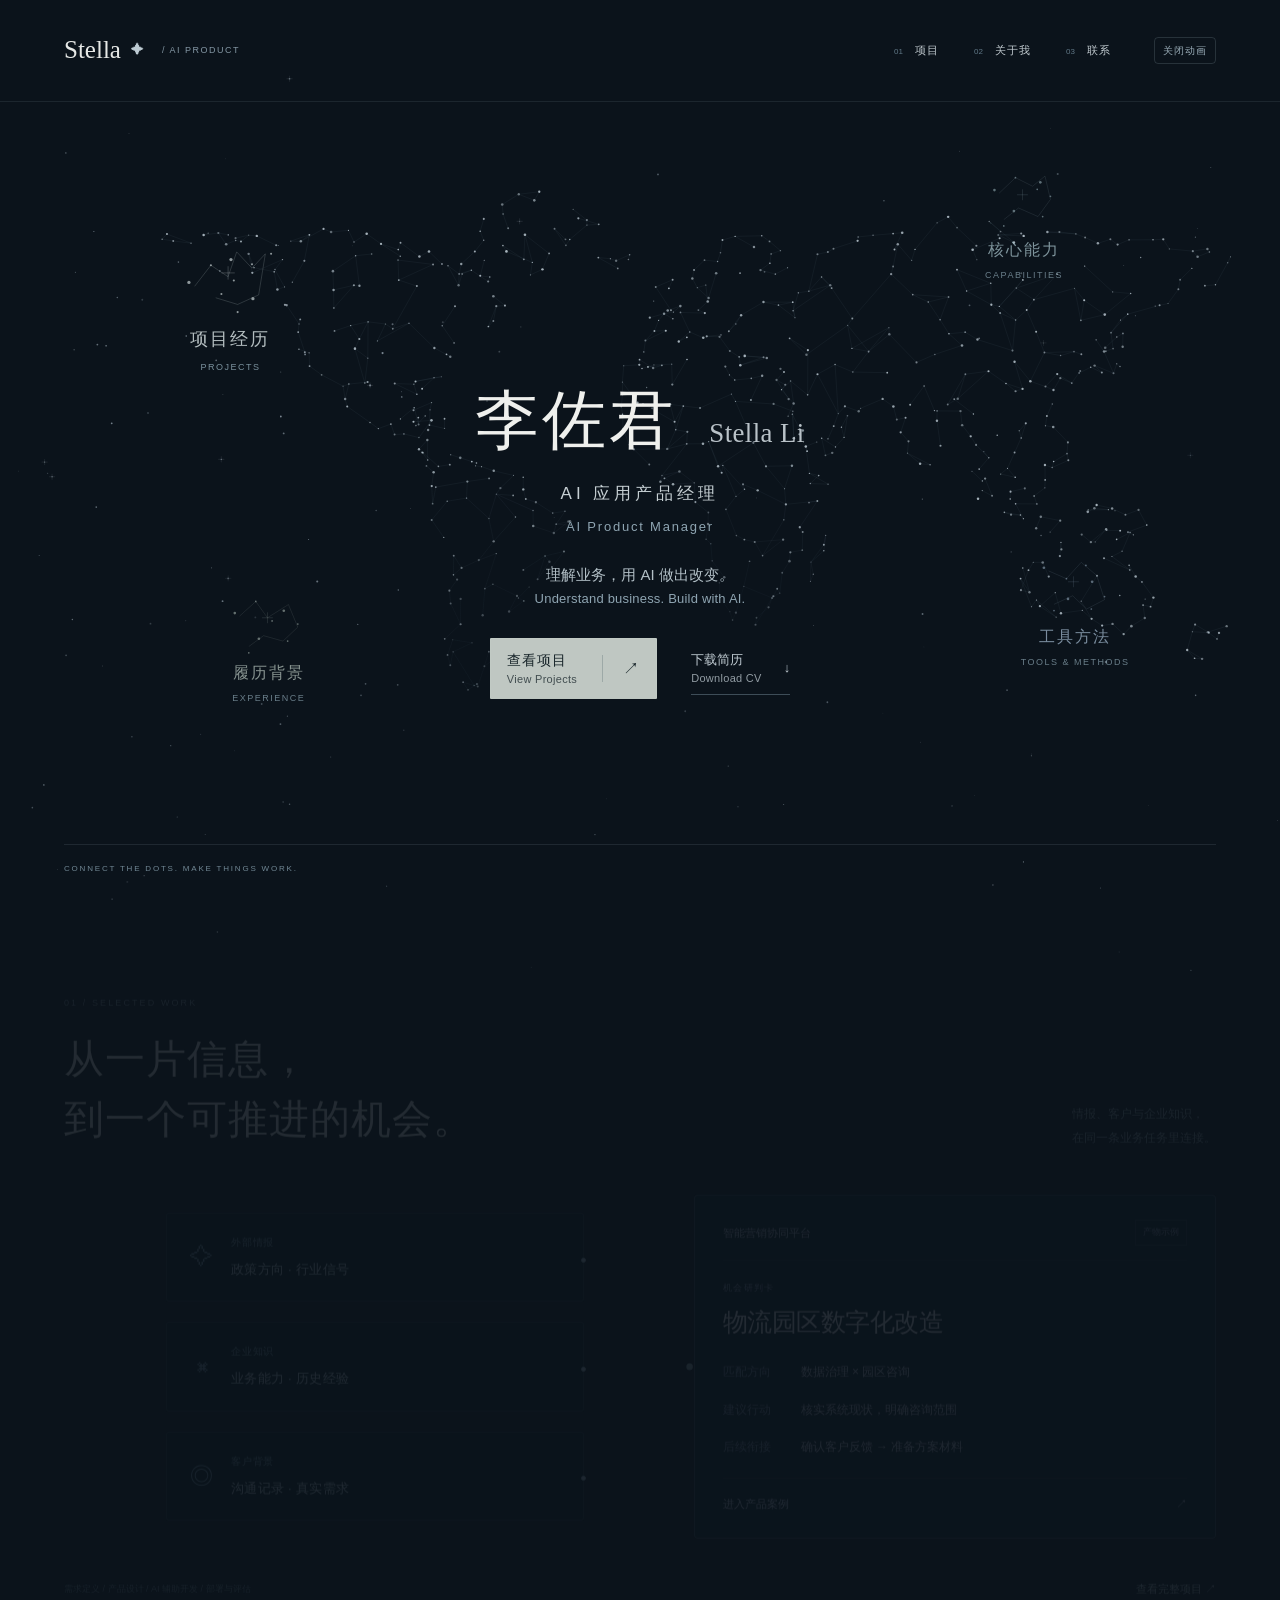
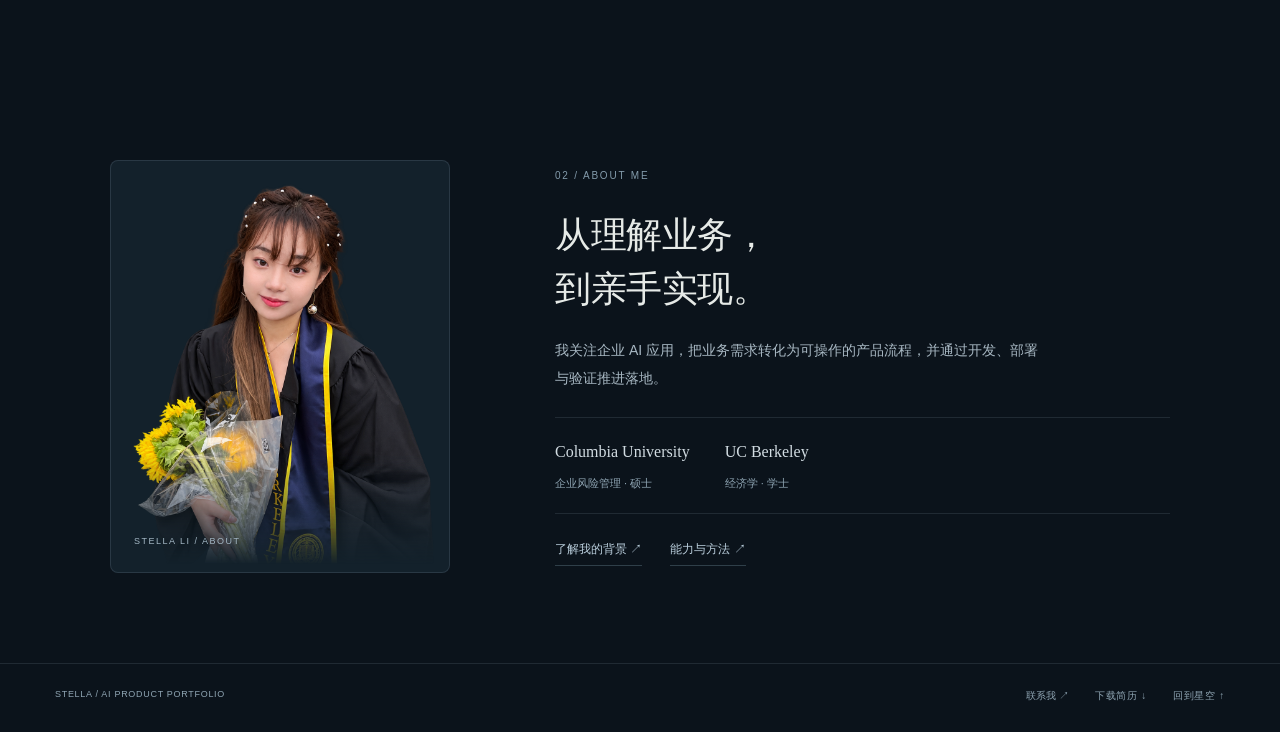
==== commit 84401a2b: "Consolidate portfolio content and preserve evidence-led product demo" ====
--- a/about.html
+++ b/about.html
@@ -1,3 +1 @@
-<!doctype html>
-<html lang="zh-CN"><head><meta charset="UTF-8"><meta name="viewport" content="width=device-width,initial-scale=1"><meta name="description" content="李佐君 Stella 的 AI 产品作品集。通过智能营销协同平台，展示需求分析、产品设计、Agent 工作流、RAG 与效果评估实践。"><title>个人概览｜李佐君 Stella</title><link rel="icon" href="data:image/svg+xml,%3Csvg xmlns='http://www.w3.org/2000/svg' viewBox='0 0 100 100'%3E%3Crect width='100' height='100' rx='25' fill='%23152536'/%3E%3Ctext x='50' y='68' text-anchor='middle' font-size='65' fill='%23d1f288'%3ES%3C/text%3E%3C/svg%3E"><link rel="stylesheet" href="style.css"><link rel="stylesheet" href="theme.css"><link rel="stylesheet" href="profile.css"><link rel="stylesheet" href="mist-theme.css"></head>
-<body class="profile-pages"><a class="skip" href="#main">跳转至主要内容</a><header class="site-header"><a class="brand" href="index.html"><span class="wordmark">Stella</span><i class="brand-star" aria-hidden="true">✦</i><span> / AI PRODUCT</span></a><nav aria-label="主要导航"><a href="about.html">个人概览</a><a href="portfolio.html#case">平台案例</a><a href="portfolio.html#experience">场景体验</a><a href="portfolio.html#thinking">设计思考</a><a href="index.html">返回封面 ↗</a></nav></header><main id="main" class="wrap overview"><section class="overview-heading"><p class="eyebrow">ABOUT / STELLA LI</p><h1>李佐君 <span>Stella</span></h1><p class="overview-role">AI 产品经理</p><p class="overview-intro">聚焦企业 AI 应用，连接业务理解、AI 方案设计与落地验证。</p></section><section class="profile-grid" aria-label="了解我的四个方向"><a class="profile-card project-profile-card" href="portfolio.html#case"><div class="card-top"><span>01 / SELECTED WORK</span><span aria-hidden="true">↗</span></div><h2>项目经历</h2><p>从 0 到 1 搭建智能营销协同平台，让分散信息进入业务流程。</p><div class="card-tags"><span>企业 AI 应用</span><span>Agent / RAG</span><span>效果评估</span></div><div class="card-cta">查看项目 <span aria-hidden="true">→</span></div></a><a class="profile-card capability-profile-card" href="capabilities.html" data-profile-dialog="capabilities" aria-haspopup="dialog"><div class="card-top"><span>02 / CAPABILITIES</span><span aria-hidden="true">↗</span></div><h2>核心能力</h2><p>理解需求，设计 AI 工作流程，用业务结果检验产品效果。</p><div class="card-tags"><span>业务拆解</span><span>AI 流程设计</span><span>验证迭代</span></div><div class="card-cta">点击展开 <span aria-hidden="true">↗</span></div></a><a class="profile-card compact-card" href="career.html" data-profile-dialog="career" aria-haspopup="dialog"><div class="card-top"><span>03 / BACKGROUND</span><span aria-hidden="true">↗</span></div><h2>履历背景</h2><p>哥伦比亚大学硕士、UC Berkeley 本科；现任中物联物流规划研究院产品经理。</p><div class="card-tags"><span>教育背景</span><span>现任职</span><span>实习经历</span></div><div class="card-cta">点击展开 <span aria-hidden="true">↗</span></div></a><a class="profile-card compact-card" href="toolkit.html" data-profile-dialog="toolkit" aria-haspopup="dialog"><div class="card-top"><span>04 / TOOLKIT</span><span aria-hidden="true">↗</span></div><h2>工具与方法</h2><p>将数据分析、知识检索与 AI 辅助开发用于具体业务任务。</p><div class="card-tags"><span>SQL / Python</span><span>Agent / RAG</span><span>AI 辅助开发</span></div><div class="card-cta">点击展开 <span aria-hidden="true">↗</span></div></a></section><p class="overview-note">点击卡片展开详情，项目经历进入完整案例。</p></main><footer class="wrap"><span>STELLA / AI PRODUCT PORTFOLIO</span><span>企业 AI 应用 · Agent 工作流 · RAG 知识检索</span><a href="index.html">返回封面 ↑</a></footer><script src="motion.js"></script><dialog id="profile-dialog" aria-labelledby="profile-dialog-title"><div class="profile-dialog-header"><div><p class="eyebrow">ABOUT STELLA</p><h2 id="profile-dialog-title"></h2></div><button type="button" id="profile-dialog-close" aria-label="关闭详情弹窗">×</button></div><div id="profile-dialog-content" class="profile-dialog-content"></div></dialog><template id="profile-template-capabilities" data-title="核心能力"><section class="capability-detail-grid"><div class="method-panel"><p class="label">PRODUCT APPROACH</p><h2>产品工作闭环</h2><figure class="approach-figure"><svg class="approach-diagram" viewBox="0 0 480 330" role="img" aria-labelledby="approach-title approach-desc"><title id="approach-title">四步产品工作闭环</title><desc id="approach-desc">第一步理解业务，识别用户、痛点和目标；第二步设计流程，定义需求、功能和 AI 边界；第三步动手实现，进行原型、开发和部署；第四步持续验证，用效果评估和反馈推动迭代，回到业务问题。</desc><defs><marker id="approach-arrow" viewBox="0 0 10 10" refX="8" refY="5" markerWidth="5" markerHeight="5" orient="auto-start-reverse"><path d="M 1 1 L 9 5 L 1 9" fill="none" stroke="#9aa38b" stroke-width="1.7" stroke-linecap="round" stroke-linejoin="round"/></marker></defs><g fill="none" stroke="#b1b9a3" stroke-width="1.6" marker-end="url(#approach-arrow)"><path d="M 218 73 H 262"/><path d="M 364 128 V 204"/><path d="M 262 259 H 218"/><path class="feedback-path" d="M 116 204 V 128" stroke-dasharray="4 5"/></g><text class="flow-label" x="390" y="170">实现</text><text class="flow-label" x="88" y="170" text-anchor="end">迭代</text><g><rect class="process-node" x="24" y="28" width="184" height="90" rx="9"/><circle class="stage-circle" cx="49" cy="53" r="12"/><text class="stage-number" x="49" y="57" text-anchor="middle">01</text><text class="stage-title" x="70" y="60">理解业务</text><text class="stage-detail" x="42" y="93">用户 · 痛点 · 业务目标</text></g><g><rect class="process-node" x="272" y="28" width="184" height="90" rx="9"/><circle class="stage-circle" cx="297" cy="53" r="12"/><text class="stage-number" x="297" y="57" text-anchor="middle">02</text><text class="stage-title" x="318" y="60">设计流程</text><text class="stage-detail" x="290" y="93">需求 · 功能 · AI 边界</text></g><g><rect class="process-node" x="272" y="214" width="184" height="90" rx="9"/><circle class="stage-circle" cx="297" cy="239" r="12"/><text class="stage-number" x="297" y="243" text-anchor="middle">03</text><text class="stage-title" x="318" y="246">动手实现</text><text class="stage-detail" x="290" y="279">原型 · 开发 · 部署</text></g><g><rect class="process-node validation-node" x="24" y="214" width="184" height="90" rx="9"/><circle class="stage-circle validation-circle" cx="49" cy="239" r="12"/><text class="stage-number" x="49" y="243" text-anchor="middle">04</text><text class="stage-title" x="70" y="246">持续验证</text><text class="stage-detail" x="42" y="279">效果评估 · 反馈优化</text></g><text class="loop-center" x="240" y="157" text-anchor="middle">业务 × 数据 × AI</text><text class="loop-subtitle" x="240" y="179" text-anchor="middle">以实际结果推动迭代</text></svg><figcaption>验证结果反馈到需求，持续改进产品。</figcaption></figure><p class="method-caption">每一步都有具体产出，以反馈推动下一轮迭代。</p></div><div class="capability-stories"><article><span>01 / 业务拆解</span><h2>把分散诉求转为产品需求</h2><p>梳理营销与项目管理流程，识别信息分散、协同不足和知识难以复用的问题；通过 PRD 明确核心需求、功能边界和迭代路径。</p><small>对应产出：需求定义、功能优先级、业务流程。</small></article><article><span>02 / AI 流程设计</span><h2>把知识与工具接入任务</h2><p>整合企业知识、历史案例与外部信息，组织信息解析、知识检索、业务研判和行动建议；结合 Function Calling、分层记忆及人工确认机制设计工作流。</p><small>对应实践：Agent 工作流、知识调用、人工核验。</small></article><article><span>03 / 知识检索优化</span><h2>让回答有可核验的依据</h2><p>通过关键词与向量混合检索兼顾精确词和语义，再用 Rerank 筛选更相关的内容，结合来源引用提升回答的业务可用性。</p><small>对应实践：Hybrid Search、Rerank、证据引用。</small></article><article><span>04 / 验证与迭代</span><h2>用真实任务检查产品效果</h2><p>围绕业务任务检查完成度、准确性、可用性与效率；针对创建意图、客户复用和上下文传递维护回归用例，用具体输入与记录行为检查改进。</p><small>对应实践：业务用例、边界检查、流程优化。</small></article></div></section><a class="button dark" href="portfolio.html#thinking">查看平台设计与评估细节 ↗</a></template><template id="profile-template-career" data-title="履历背景"><section class="detail-section"><div class="detail-section-heading"><span>01</span><h2>现任职</h2></div><article class="career-record"><div class="record-heading"><h3>中物联物流规划研究院</h3><span>2025.11 — 至今 · 北京</span></div><p class="record-role">产品经理 / AI 产品方向</p><p>聚焦内部 AI 产品建设与企业数字化、AI 解决方案的前期设计。主导智能营销协同平台的产品设计、AI 辅助开发、部署和评估迭代。</p><a class="inline-link" href="portfolio.html#case">查看智能营销平台案例 ↗</a></article></section><section class="detail-section"><div class="detail-section-heading"><span>02</span><h2>教育背景</h2></div><div class="education education-details"><article class="education-item"><div class="education-school"><b>哥伦比亚大学</b><em>研究生 · 硕士</em></div><div class="education-degree"><b>企业风险管理</b><small>M.S. Enterprise Risk Management</small></div><p class="education-courses"><strong>相关课程</strong>运营风险管理 · 量化风险管理 · 战略风险管理</p></article><article class="education-item"><div class="education-school"><b>加州大学伯克利分校</b><em>本科 · 学士</em></div><div class="education-degree"><b>经济学</b><small>B.A. Economics</small></div><p class="education-courses"><strong>相关课程</strong>数据科学基础 · 统计 · 计量经济学</p></article></div></section><section class="detail-section"><div class="detail-section-heading"><span>03</span><h2>实习经历</h2></div><article class="career-record"><div class="record-heading"><h3>京东科技</h3><span>2024.07 — 2024.08 · 北京</span></div><p class="record-role">数据挖掘实习生</p><p>使用 Python、SQL 进行授信产品数据清洗与策略测试，监控数据校验；基于 Hive 数据仓库搭建和优化风险指标 BI 看板，参与风险策略完善。</p></article><article class="career-record"><div class="record-heading"><h3>国泰君安证券</h3><span>2024.01 — 2024.05 · 上海</span></div><p class="record-role">社服商贸行业研究分析助理</p><p>开展跨境电商与商业百货研究，整理行业数据库，分析企业经营与财务数据，撰写公司研究报告。</p></article></section><a class="button dark" href="assets/stella-product-manager-resume.pdf" download="李佐君-中文简历_产品经理.pdf">下载完整简历 ↓</a></template><template id="profile-template-toolkit" data-title="工具与方法"><section class="toolkit-grid"><article class="toolkit-panel"><p class="label">01 / DATA ANALYSIS</p><h2>数据分析工具</h2><div class="tool-detail"><b>SQL</b><p>数据提取、校验与业务指标分析；用于风险策略和数据运营实践。</p></div><div class="tool-detail"><b>Python</b><p>数据清洗、策略测试与分析脚本；帮助减少重复数据处理。</p></div><div class="tool-detail"><b>Tableau</b><p>数据可视化工具，支持指标理解与分析表达。</p></div></article><article class="toolkit-panel"><p class="label">02 / AI METHODS</p><h2>AI 应用方法</h2><div class="tool-detail"><b>AI Agent</b><p>组织多步骤业务任务，通过工具调用连接检索、知识调用与行动建议。</p></div><div class="tool-detail"><b>RAG</b><p>将企业知识接入生成流程；结合混合检索、Rerank 与证据引用优化结果。</p></div><div class="tool-detail"><b>Human-in-the-loop</b><p>为需求研判和业务行动保留人工确认，区分建议与已核实事实。</p></div></article><article class="toolkit-panel wide-toolkit"><p class="label">03 / BUILD & ITERATE</p><h2>AI 辅助开发</h2><p>借助 AI 编码推进原型、代码迭代与部署，并结合业务测试和使用反馈改进产品。</p><div class="build-path"><span>产品与流程设计</span><span>原型与代码实现</span><span>部署与演示</span><span>评估与迭代</span></div><small>具体实践：智能营销协同平台从 0 到 1 搭建。</small></article></section><a class="button dark" href="portfolio.html#case">查看工具如何用于项目 ↗</a></template><script src="profile-dialog.js"></script></body></html>+<!doctype html><html lang="zh-CN"><head><meta charset="UTF-8"><meta name="viewport" content="width=device-width,initial-scale=1"><meta http-equiv="refresh" content="0;url=index.html#about-me"><title>个人介绍｜李佐君 Stella</title><link rel="canonical" href="index.html#about-me"></head><body><p><a href="index.html#about-me">查看个人介绍 ↗</a></p></body></html>
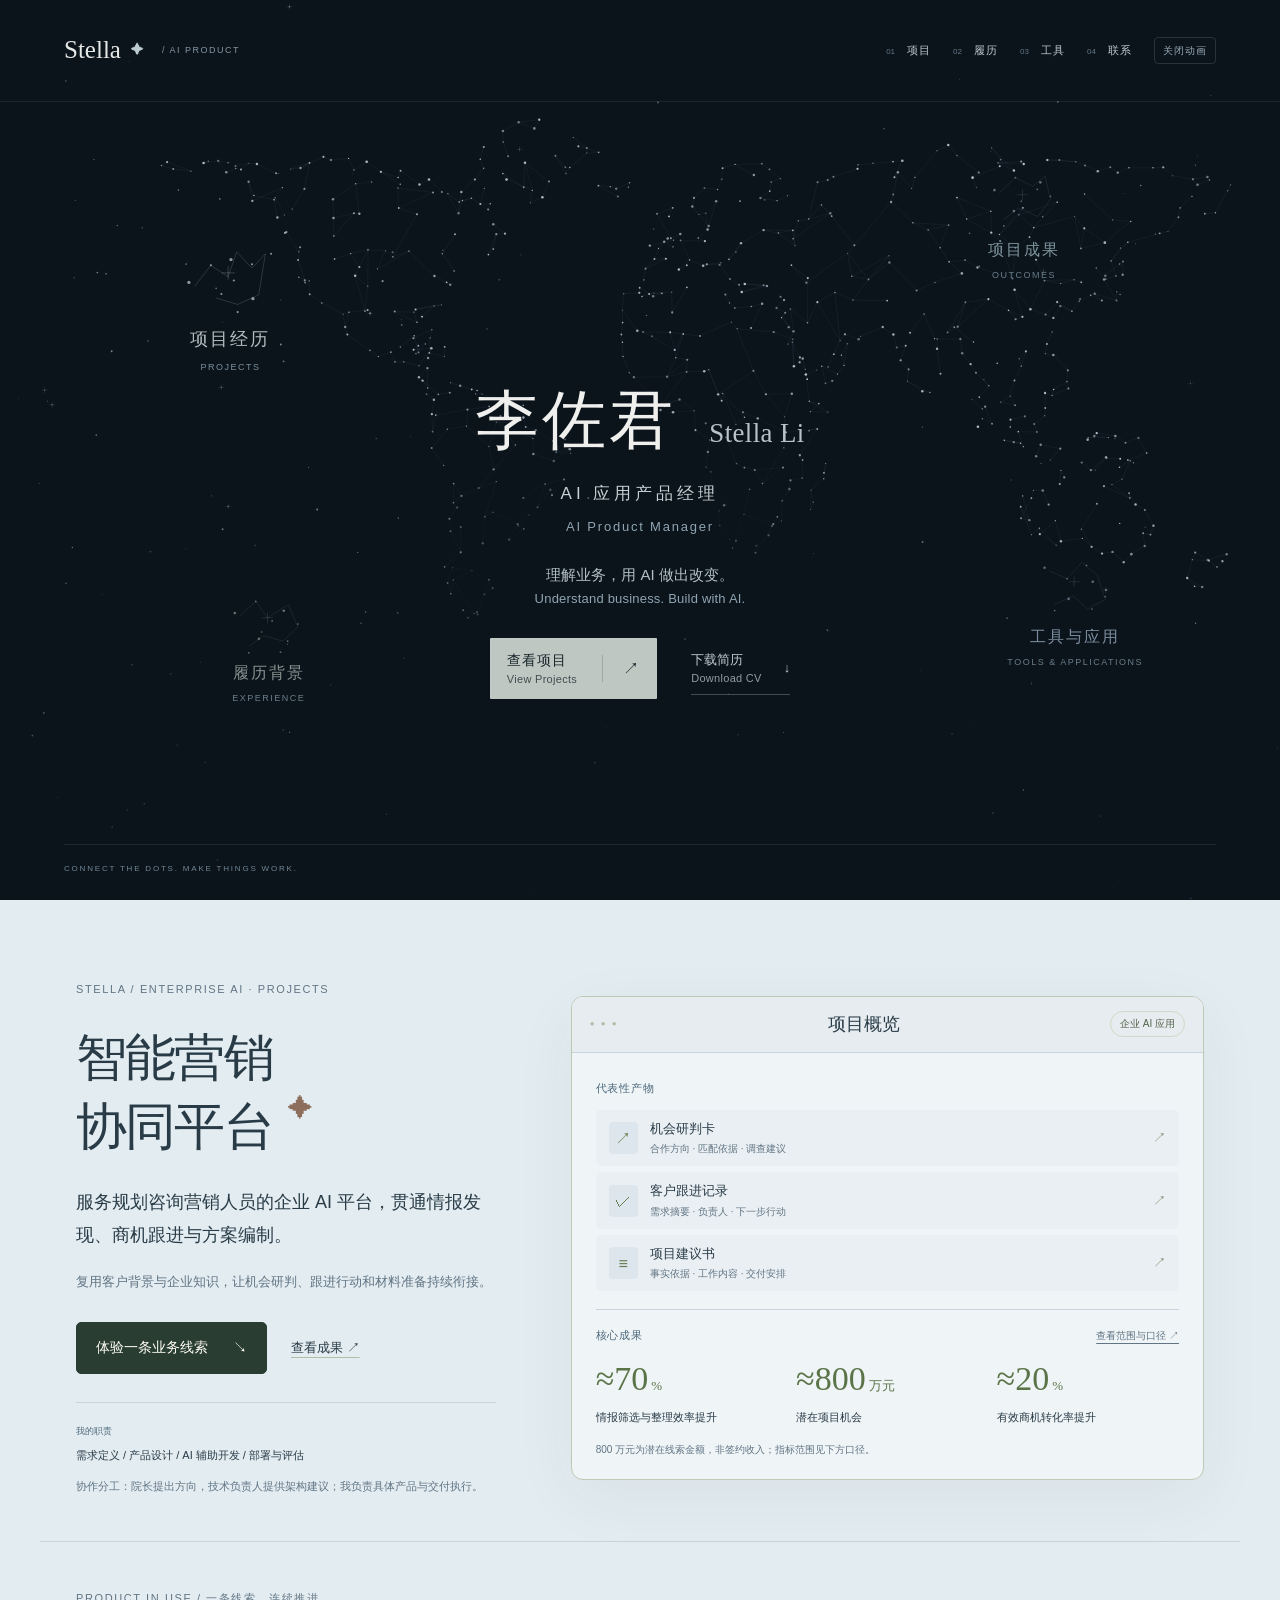
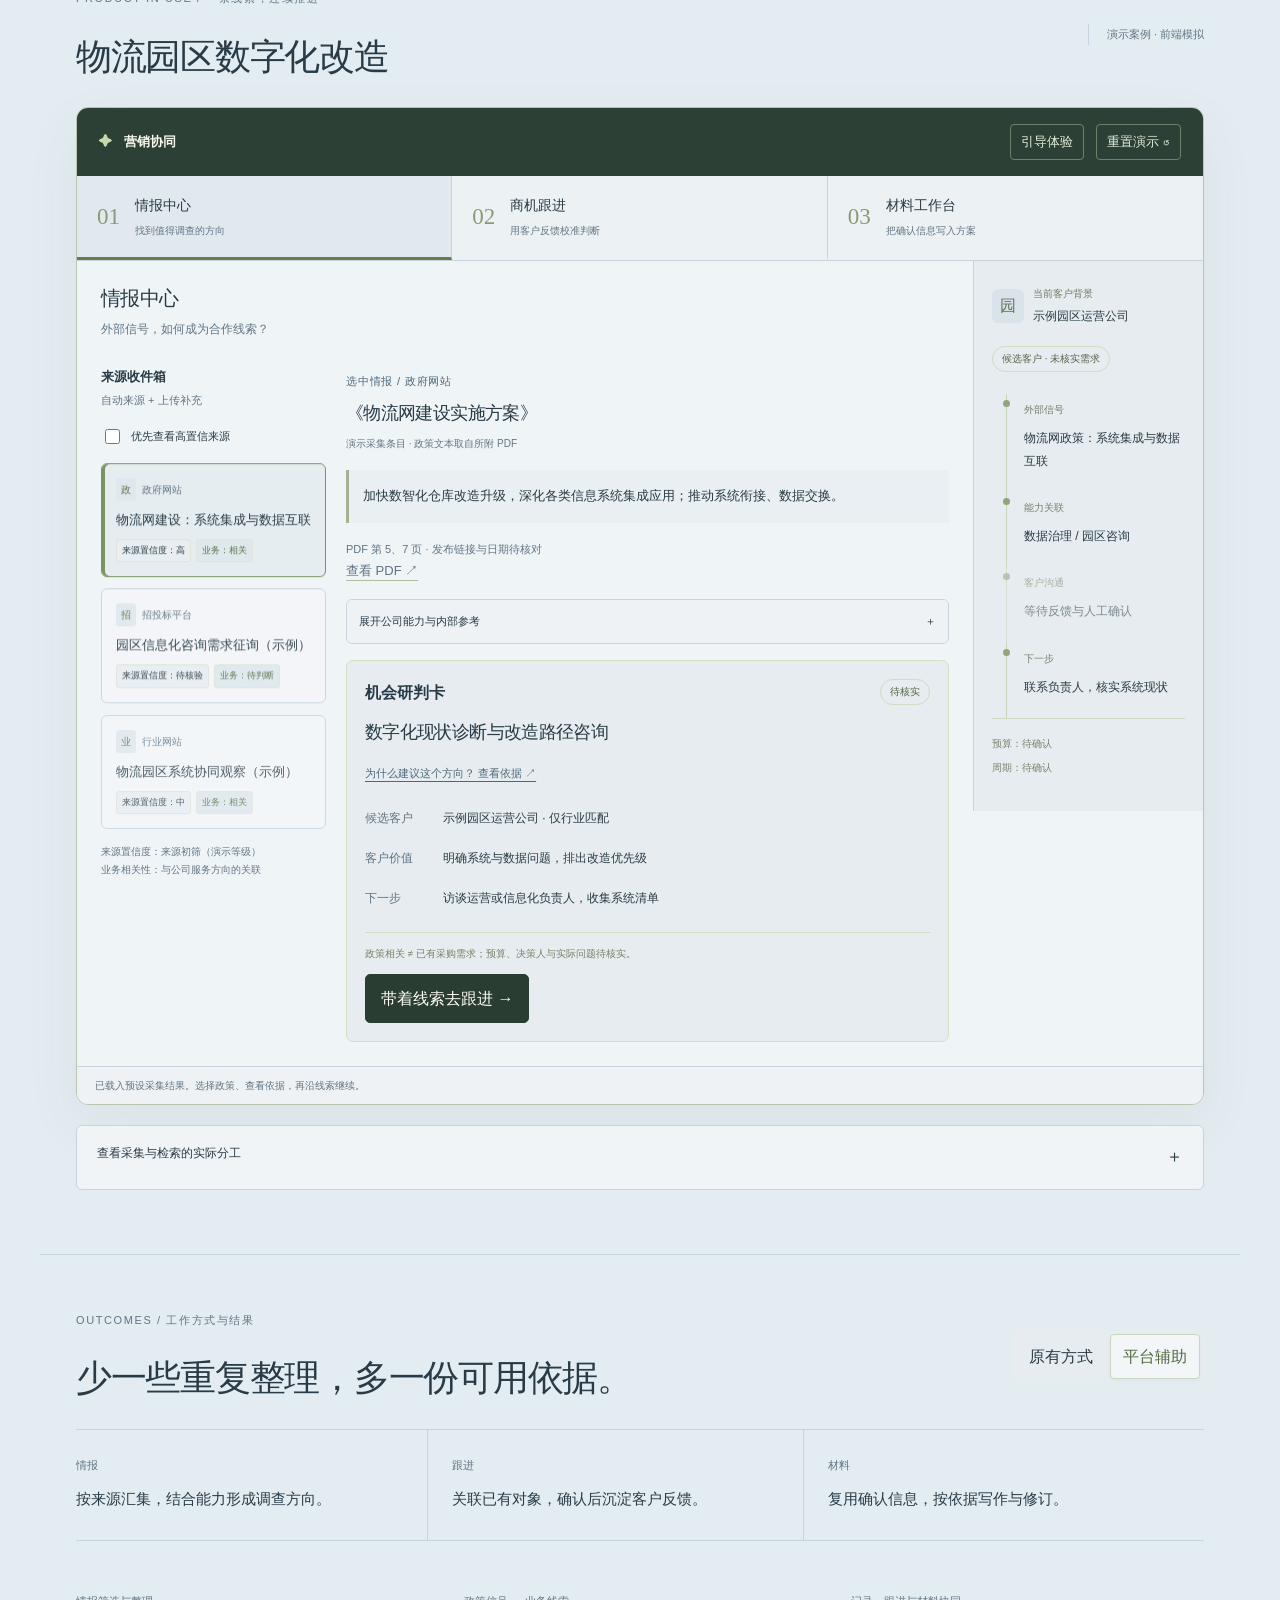
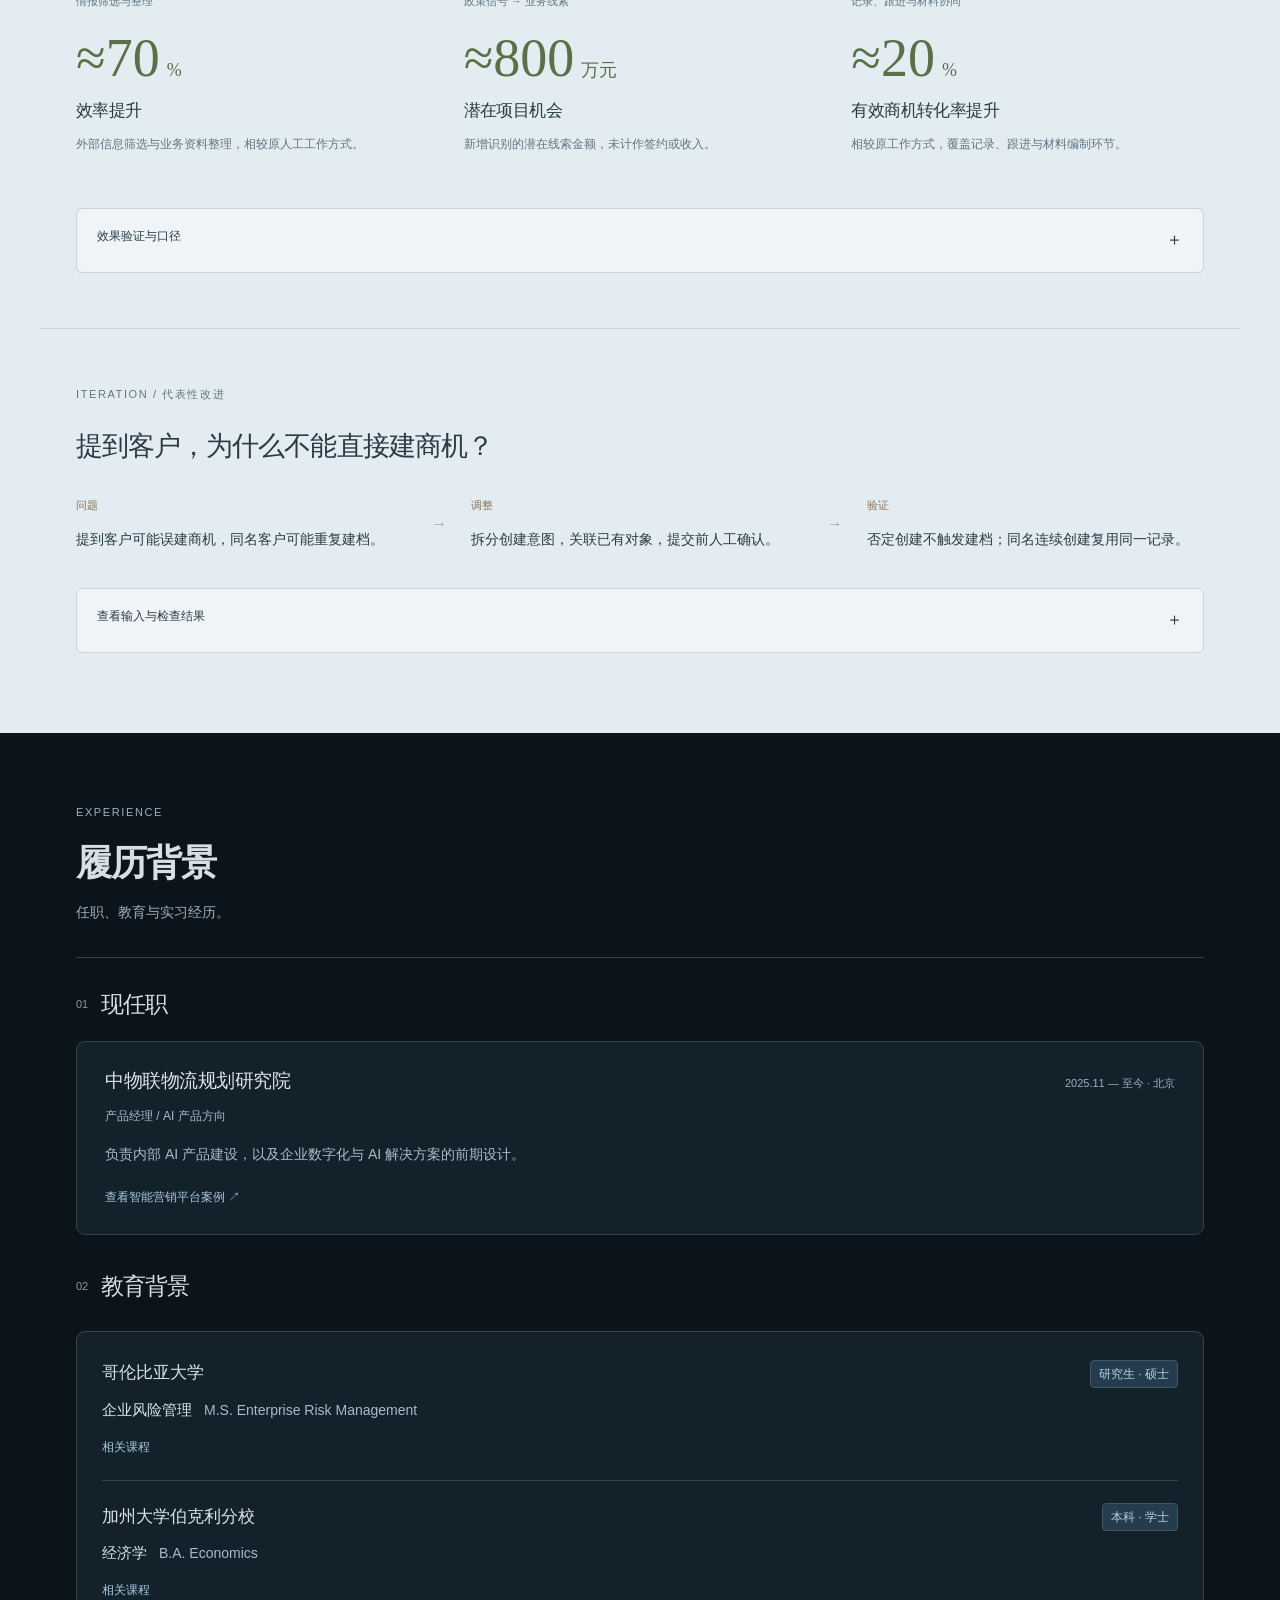
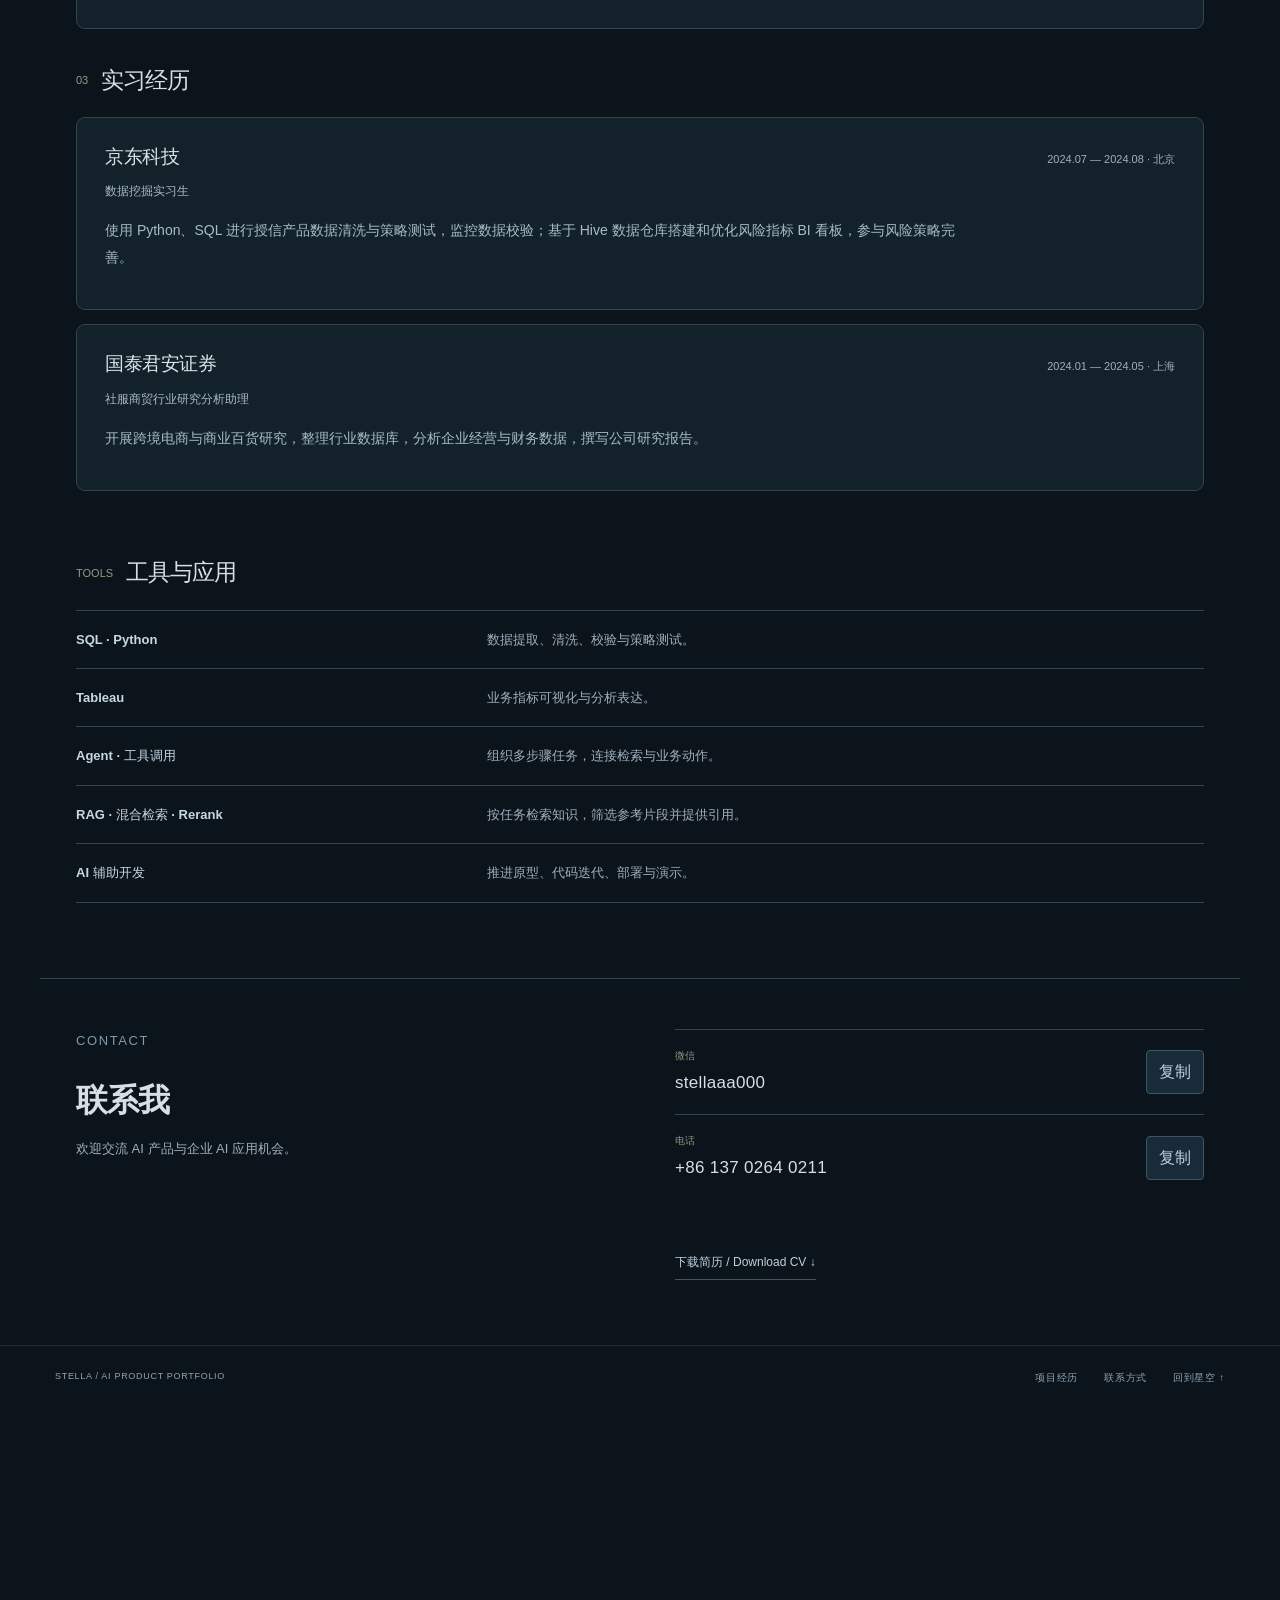
==== commit 4507ed1a: "Simplify portfolio into a continuous single-page experience" ====
--- a/about.html
+++ b/about.html
@@ -1 +1 @@
-<!doctype html><html lang="zh-CN"><head><meta charset="UTF-8"><meta name="viewport" content="width=device-width,initial-scale=1"><meta http-equiv="refresh" content="0;url=index.html#about-me"><title>个人介绍｜李佐君 Stella</title><link rel="canonical" href="index.html#about-me"></head><body><p><a href="index.html#about-me">查看个人介绍 ↗</a></p></body></html>+<!doctype html><html lang="zh-CN"><head><meta charset="UTF-8"><meta name="viewport" content="width=device-width,initial-scale=1"><meta http-equiv="refresh" content="0;url=index.html#career"><title>履历背景｜李佐君 Stella</title><link rel="canonical" href="index.html#career"></head><body><a href="index.html#career">查看履历背景 ↗</a></body></html>
